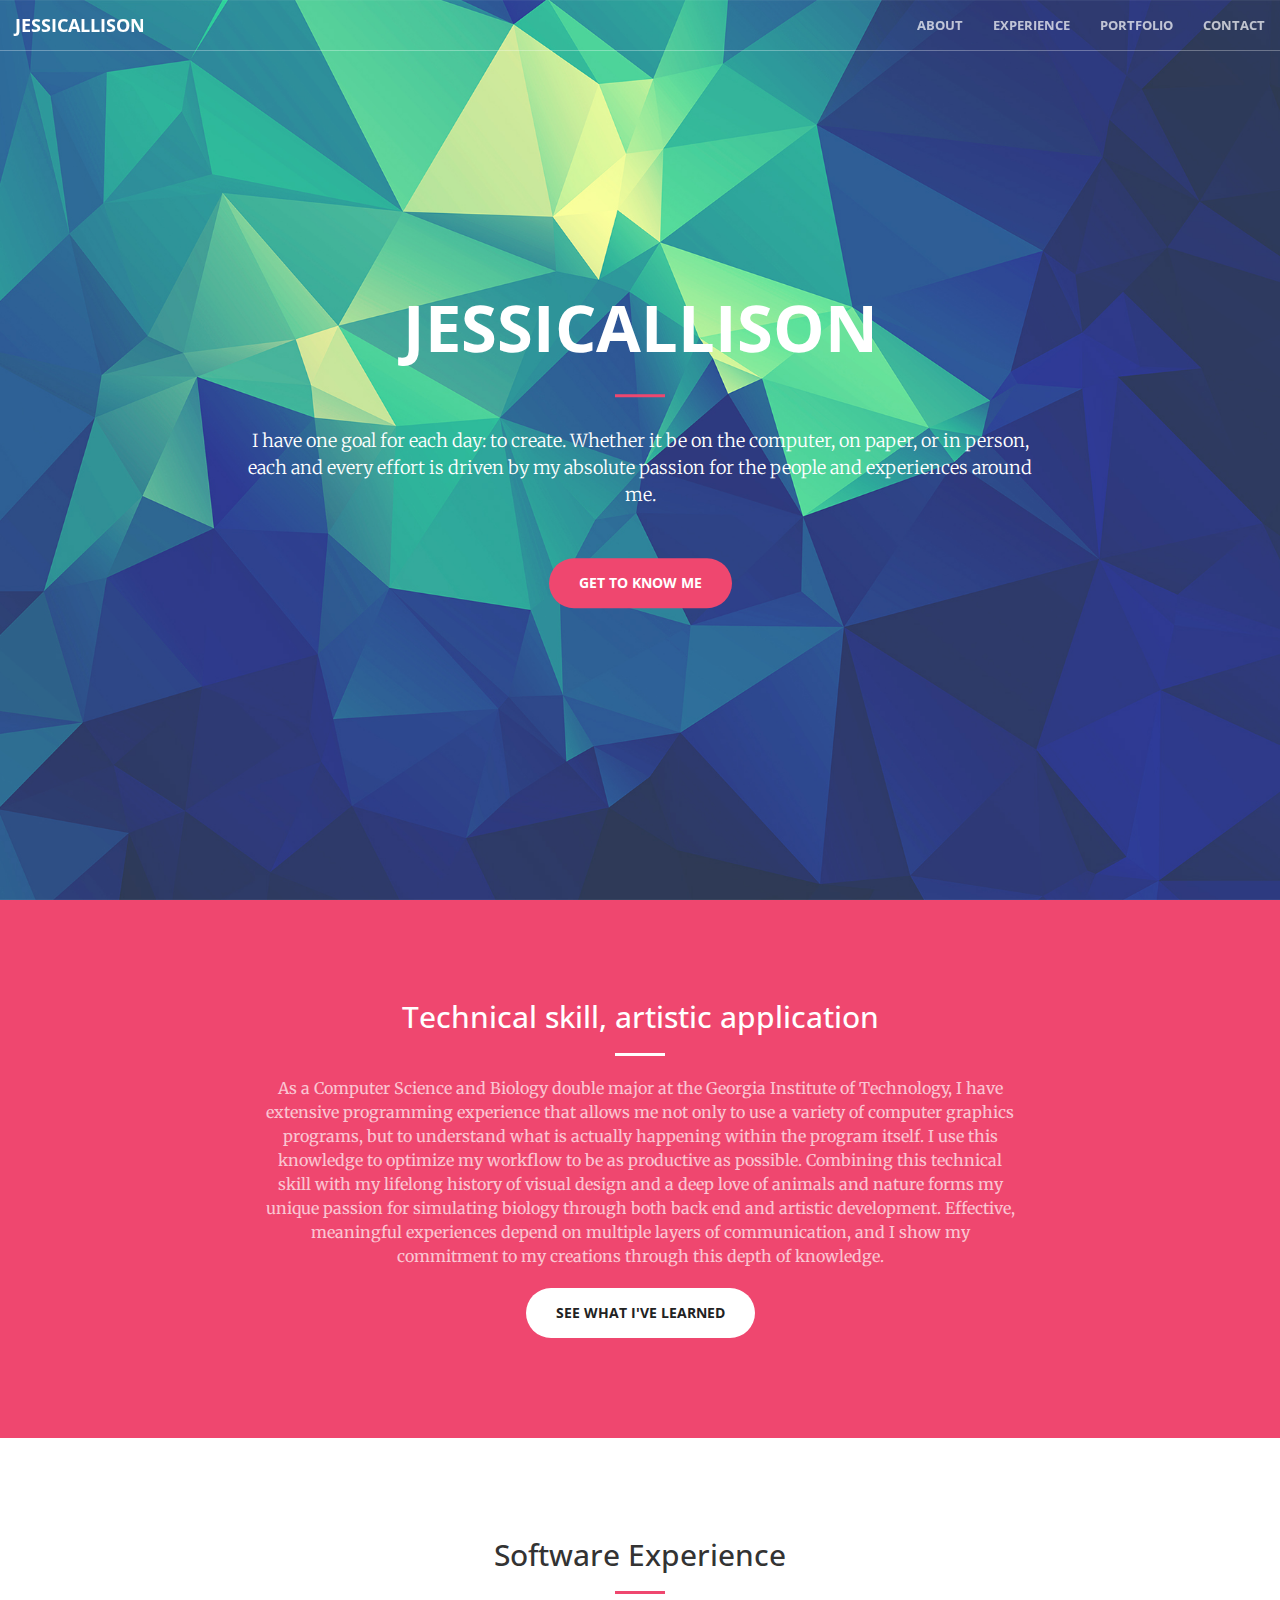
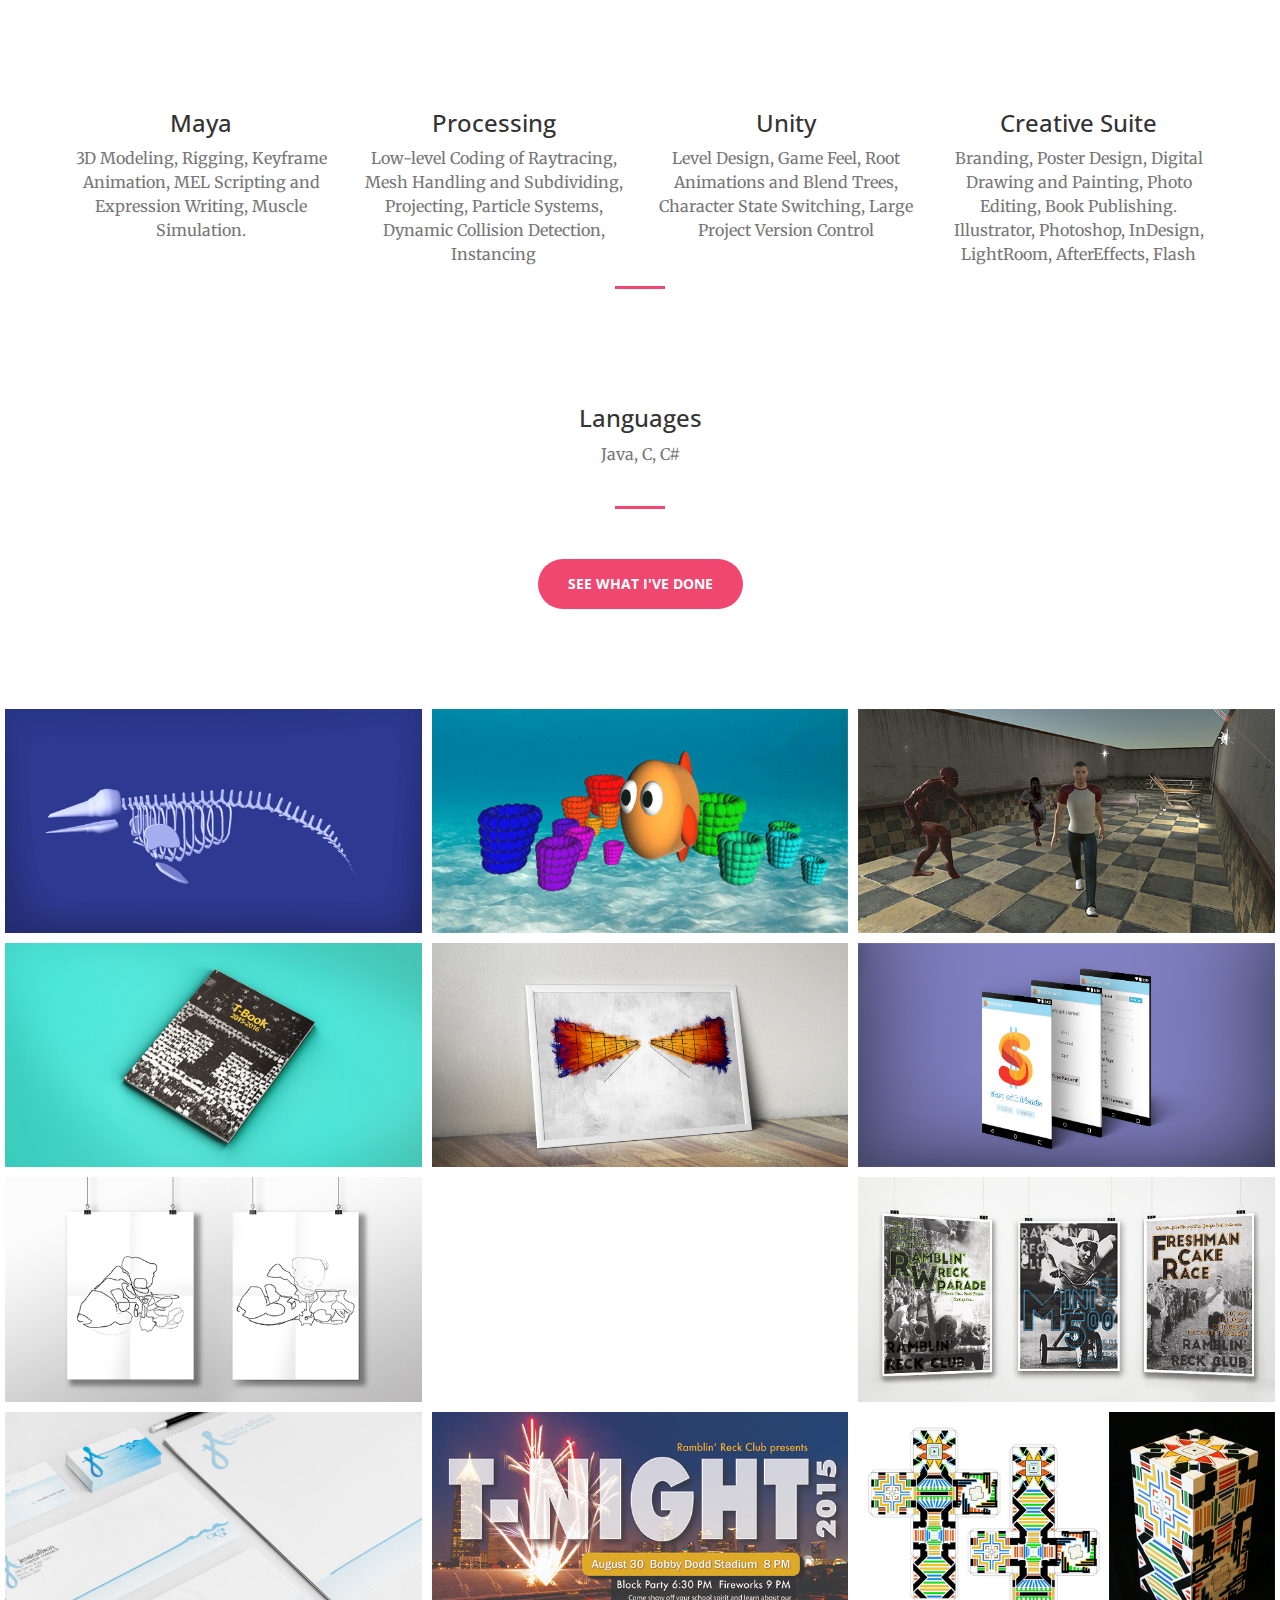
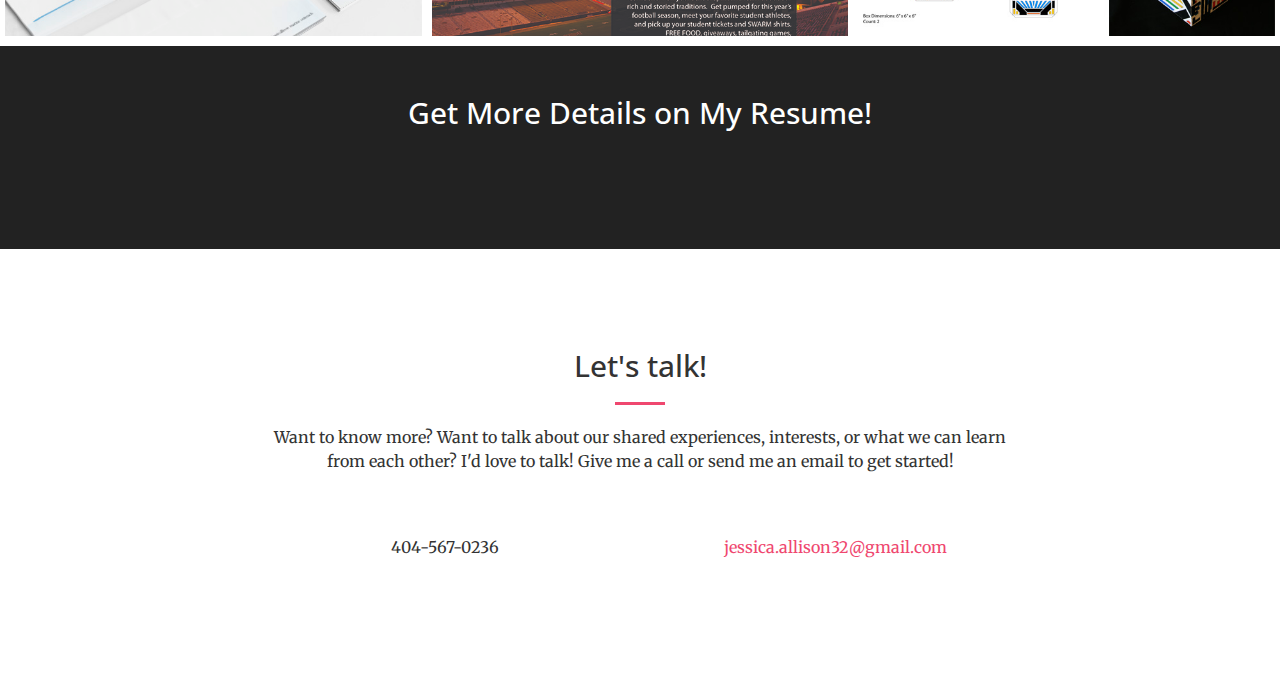
==== index.html @ 468d5eed "inddescription and new rresume" ====
<!DOCTYPE html>
<html lang="en">

<head>

    <meta charset="utf-8">
    <meta http-equiv="X-UA-Compatible" content="IE=edge">
    <meta name="viewport" content="width=device-width, initial-scale=1">
    <meta name="description" content="">
    <meta name="author" content="">

    <title>Jessica Allison</title>

    <!-- Bootstrap Core CSS -->
    <link rel="stylesheet" href="css/bootstrap.min.css" type="text/css">

    <!-- Custom Fonts -->
    <link href='http://fonts.googleapis.com/css?family=Open+Sans:300italic,400italic,600italic,700italic,800italic,400,300,600,700,800' rel='stylesheet' type='text/css'>
    <link href='http://fonts.googleapis.com/css?family=Merriweather:400,300,300italic,400italic,700,700italic,900,900italic' rel='stylesheet' type='text/css'>
    <link rel="stylesheet" href="font-awesome/css/font-awesome.min.css" type="text/css">

    <!-- Plugin CSS -->
    <link rel="stylesheet" href="css/animate.min.css" type="text/css">

    <!-- Custom CSS -->
    <link rel="stylesheet" href="css/creative.css" type="text/css">

    <!-- HTML5 Shim and Respond.js IE8 support of HTML5 elements and media queries -->
    <!-- WARNING: Respond.js doesn't work if you view the page via file:// -->
    <!--[if lt IE 9]>
        <script src="https://oss.maxcdn.com/libs/html5shiv/3.7.0/html5shiv.js"></script>
        <script src="https://oss.maxcdn.com/libs/respond.js/1.4.2/respond.min.js"></script>
    <![endif]-->

</head>

<body id="page-top">

    <nav id="mainNav" class="navbar navbar-default navbar-fixed-top">
        <div class="container-fluid">
            <!-- Brand and toggle get grouped for better mobile display -->
            <div class="navbar-header">
                <button type="button" class="navbar-toggle collapsed" data-toggle="collapse" data-target="#bs-example-navbar-collapse-1">
                    <span class="sr-only">Toggle navigation</span>
                    <span class="icon-bar"></span>
                    <span class="icon-bar"></span>
                    <span class="icon-bar"></span>
                </button>
                <a class="navbar-brand page-scroll" href="#page-top">JESSICALLISON</a>
            </div>

            <!-- Collect the nav links, forms, and other content for toggling -->
            <div class="collapse navbar-collapse" id="bs-example-navbar-collapse-1">
                <ul class="nav navbar-nav navbar-right">
                    <li>
                        <a class="page-scroll" href="#about">About</a>
                    </li>
                    <li>
                        <a class="page-scroll" href="#experience">Experience</a>
                    </li>
                    <li>
                        <a class="page-scroll" href="#portfolio">Portfolio</a>
                    </li>
                    <li>
                        <a class="page-scroll" href="#contact">Contact</a>
                    </li>
                </ul>
            </div>
            <!-- /.navbar-collapse -->
        </div>
        <!-- /.container-fluid -->
    </nav>

    <header>
        <div class="header-content">
            <div class="header-content-inner">
                <h1>JESSICALLISON</h1>
                <hr>
                <p>I have one goal for each day: to create.  
                	Whether it be on the computer, on paper, or in person, each and every effort is driven 
                	by my absolute passion for the people and experiences around me.</p>
                <a href="#about" class="btn btn-primary btn-xl page-scroll">get to know me</a>
            </div>
        </div>
    </header>

    <section class="bg-primary" id="about">
        <div class="container">
            <div class="row">
                <div class="col-lg-8 col-lg-offset-2 text-center">
                    <h2 class="section-heading">Technical skill, artistic application</h2>
                    <hr class="light">
                    <p class="text-faded">As a Computer Science and Biology double major at the 
                    	Georgia Institute of Technology, I have extensive programming experience 
                    	that allows me not only to use a variety of computer graphics programs, 
                    	but to understand what is actually happening within the program itself.
                    	I use this knowledge to optimize my workflow to be as productive as possible.
                    	Combining this technical skill with my lifelong history of visual design
                    	and a deep love of animals and nature forms my unique passion for simulating
                    	biology through both back end and artistic development. Effective, meaningful
                    	experiences depend on multiple layers of communication, and I show my commitment
                    	to my creations through this depth of knowledge.  </p>
                    <a href="#experience" class="btn btn-default btn-xl page-scroll">See what I've learned</a>
                </div>
            </div>
        </div>
    </section>
    

    <section id="experience">
        <div class="container">
            <div class="row">
                <div class="col-lg-12 text-center">
                    <h2 class="section-heading">Software Experience</h2>
                    <hr class="primary">
                </div>
            </div>
        </div>
        <div class="container">
            <div class="row">
                <div class="col-lg-3 col-md-6 text-center">
                    <div class="service-box">
                        <i class="fa fa-4x fa-desktop wow bounceIn text-primary"></i>
                        <h3>Maya</h3>
                        <p class="text-muted">3D Modeling, Rigging, Keyframe Animation, MEL Scripting and Expression Writing, Muscle Simulation.</p>
                    </div>
                </div>
                <div class="col-lg-3 col-md-6 text-center">
                    <div class="service-box">
                        <i class="fa fa-4x fa-keyboard-o wow bounceIn text-primary" data-wow-delay=".1s"></i>
                        <h3>Processing</h3>
                        <p class="text-muted">Low-level Coding of Raytracing, Mesh Handling and Subdividing, Projecting, Particle Systems, Dynamic Collision Detection, Instancing</p>
                    </div>
                </div>
                <div class="col-lg-3 col-md-6 text-center">
                    <div class="service-box">
                        <i class="fa fa-4x fa-gamepad wow bounceIn text-primary" data-wow-delay=".2s"></i>
                        <h3>Unity</h3>
                        <p class="text-muted">Level Design, Game Feel, Root Animations and Blend Trees, Character State Switching, Large Project Version Control</p>
                    </div>
                </div>
                <div class="col-lg-3 col-md-6 text-center">
                    <div class="service-box">
                        <i class="fa fa-4x fa-paint-brush wow bounceIn text-primary" data-wow-delay=".2s"></i>
                        <h3>Creative Suite</h3>
                        <p class="text-muted">Branding, Poster Design, Digital Drawing and Painting, Photo Editing, Book Publishing. Illustrator, Photoshop, InDesign, LightRoom, AfterEffects, Flash </p>
                    </div>
                </div>
            </div>
            <hr>
         </div>
         <div class="container">
            <div class="row">
                <div class="col-lg-12 text-center">
                    <div class="service-box">
                        <i class="fa fa-4x fa-code wow bounceIn text-primary" data-wow-delay=".3s"></i>
                        <h3>Languages</h3>
                        <p class="text-muted">Java, C, C#</p>
                    </div>
                </div>
            </div>
        </div>
        <div class = "container">
        	<div class="col-lg-8 col-lg-offset-2 text-center">
				<hr class="marg">
				<a href="#portfolio" class="btn btn-primary btn-xl page-scroll">See what I've done</a>
			</div>
        </div>
       	
        
    </section>

    <section class="no-padding" id="portfolio">
        <div class="container-fluid">
            <div class="row no-gutter">
                <div class="col-lg-4 col-sm-6">
                    <a href="beluga" class="portfolio-box">
                        <img src="img/portfolio/new-beluga-swimming.gif" class="img-responsive" alt="">
                        <div class="portfolio-box-caption">
                            <div class="portfolio-box-caption-content">
                                <div class="project-category text-faded">
                                    Maya
                                </div>
                                <div class="project-name">
                                    Beluga Tissue Modeling System
                                </div>
                            </div>
                        </div>
                    </a>
                </div>
                <div class="col-lg-4 col-sm-6">
                    <a href="coral" class="portfolio-box">
                        <img src="img/portfolio/Fish-and-Coral.gif" class="img-responsive" alt="">
                        <div class="portfolio-box-caption">
                            <div class="portfolio-box-caption-content">
                                <div class="project-category text-faded">
                                    Processing
                                </div>
                                <div class="project-name">
                                    Coral Reef Scene
                                </div>
                            </div>
                        </div>
                    </a>
                </div>
                <div class="col-lg-4 col-sm-6">
                    <a href="m.e." class="portfolio-box">
                        <img src="img/portfolio/GameView.PNG" class="img-responsive" alt="">
                        <div class="portfolio-box-caption">
                            <div class="portfolio-box-caption-content">
                                <div class="project-category text-faded">
                                    Unity
                                </div>
                                <div class="project-name">
                                    Diary of M.E.
                                </div>
                            </div>
                        </div>
                    </a>
                </div>
                <div class="col-lg-4 col-sm-6">
                    <a href="tbook" class="portfolio-box">
                        <img src="img/portfolio/TBook.jpg" class="img-responsive" alt="">
                        <div class="portfolio-box-caption">
                            <div class="portfolio-box-caption-content">
                                <div class="project-category text-faded">
                                    Graphic Design
                                </div>
                                <div class="project-name">
                                    Georgia Tech T-Book
                                </div>
                            </div>
                        </div>
                    </a>
                </div>
                <div class="col-lg-4 col-sm-6">
                    <a href="roadsigns" class="portfolio-box">
                        <img src="img/portfolio/Road1.jpg" class="img-responsive" alt="">
                        <div class="portfolio-box-caption">
                            <div class="portfolio-box-caption-content">
                                <div class="project-category text-faded">
                                    Graphic Design
                                </div>
                                <div class="project-name">
                                    Roadsign Design Study
                                </div>
                            </div>
                        </div>
                    </a>
                </div>
                <div class="col-lg-4 col-sm-6">
                    <a href="swf" class="portfolio-box">
                        <img src="img/portfolio/SwFMockup.jpg" class="img-responsive" alt="">
                        <div class="portfolio-box-caption">
                            <div class="portfolio-box-caption-content">
                                <div class="project-category text-faded">
                                    Android
                                </div>
                                <div class="project-name">
                                    Shop With Friends
                                </div>
                            </div>
                        </div>
                    </a>
                </div>
                <div class="col-lg-4 col-sm-6">
                    <a href="lines" class="portfolio-box">
                        <img src="img/portfolio/LinesPoster.jpg" class="img-responsive" alt="">
                        <div class="portfolio-box-caption">
                            <div class="portfolio-box-caption-content">
                                <div class="project-category text-faded">
                                    Graphic Design
                                </div>
                                <div class="project-name">
                                    Digital Still Life
                                </div>
                            </div>
                        </div>
                    </a>
                </div>
                <div class="col-lg-4 col-sm-6">
                    <a href="steam" class="portfolio-box">
                        <img src="img/portfolio/STEAMvis.gif" class="img-responsive" alt="">
                        <div class="portfolio-box-caption">
                            <div class="portfolio-box-caption-content">
                                <div class="project-category text-faded">
                                    Motion Graphics
                                </div>
                                <div class="project-name">
                                    STEAM Infographic
                                </div>
                            </div>
                        </div>
                    </a>
                </div>
                <div class="col-lg-4 col-sm-6">
                    <a href="HC" class="portfolio-box">
                        <img src="img/portfolio/GT HC15 Posters.jpg" class="img-responsive" alt="">
                        <div class="portfolio-box-caption">
                            <div class="portfolio-box-caption-content">
                                <div class="project-category text-faded">
                                    Graphic Design
                                </div>
                                <div class="project-name">
                                    GT Homecoming Promotion
                                </div>
                            </div>
                        </div>
                    </a>
                </div>
                <div class="col-lg-4 col-sm-6">
                    <a href="branding" class="portfolio-box">
                        <img src="img/portfolio/Branding.jpg" class="img-responsive" alt="">
                        <div class="portfolio-box-caption">
                            <div class="portfolio-box-caption-content">
                                <div class="project-category text-faded">
                                    Graphic Design
                                </div>
                                <div class="project-name">
                                    Branding
                                </div>
                            </div>
                        </div>
                    </a>
                </div>
                <div class="col-lg-4 col-sm-6">
                    <a href="tnight" class="portfolio-box">
                        <img src="img/portfolio/TNight350.jpg" class="img-responsive" alt="">
                        <div class="portfolio-box-caption">
                            <div class="portfolio-box-caption-content">
                                <div class="project-category text-faded">
                                    Graphic Design
                                </div>
                                <div class="project-name">
                                    T-Night Promotion
                                </div>
                            </div>
                        </div>
                    </a>
                </div>
                <div class="col-lg-4 col-sm-6">
                    <a href="boxes" class="portfolio-box">
                        <img src="img/portfolio/Boxes.jpg" class="img-responsive" alt="">
                        <div class="portfolio-box-caption">
                            <div class="portfolio-box-caption-content">
                                <div class="project-category text-faded">
                                    Graphic Design
                                </div>
                                <div class="project-name">
                                    Box Design
                                </div>
                            </div>
                        </div>
                    </a>
                </div>
                
            </div>
        </div>
    </section>

    <aside class="bg-dark">
        <div class="container text-center">
            <div class="call-to-action">
                <h2>Get More Details on My Resume!</h2>
                <a href="Jessica Allison Resume.pdf" target="_blank" class="btn btn-default btn-xl wow tada">Download</a>
            </div>
        </div>
    </aside>

    <section id="contact">
        <div class="container">
            <div class="row">
                <div class="col-lg-8 col-lg-offset-2 text-center">
                    <h2 class="section-heading">Let's talk!</h2>
                    <hr class="primary">
                    <p>Want to know more?  Want to talk about our shared experiences, interests, or what we can learn from each other? I'd love to talk! Give me a call or send me an email to get started!</p>
                </div>
                <div class="col-lg-4 col-lg-offset-2 text-center">
                    <i class="fa fa-phone fa-3x wow bounceIn"></i>
                    <p>404-567-0236</p>
                </div>
                <div class="col-lg-4 text-center">
                    <i class="fa fa-envelope-o fa-3x wow bounceIn" data-wow-delay=".1s"></i>
                    <p><a href="mailto:jessica.allison32@gmail.com">jessica.allison32@gmail.com</a></p>
                </div>
            </div>
        </div>
    </section>

    <!-- jQuery -->
    <script src="js/jquery.js"></script>

    <!-- Bootstrap Core JavaScript -->
    <script src="js/bootstrap.min.js"></script>

    <!-- Plugin JavaScript -->
    <script src="js/jquery.easing.min.js"></script>
    <script src="js/jquery.fittext.js"></script>
    <script src="js/wow.min.js"></script>

    <!-- Custom Theme JavaScript -->
    <script src="js/creative.js"></script>

</body>

</html>
---- css/creative.css ----
/*!
 * Start Bootstrap - Creative Bootstrap Theme (http://startbootstrap.com)
 * Code licensed under the Apache License v2.0.
 * For details, see http://www.apache.org/licenses/LICENSE-2.0.
 */

html,
body {
    width: 100%;
    height: 100%;
}

body {
    font-family: Merriweather,'Helvetica Neue',Arial,sans-serif;
}

hr {
    max-width: 50px;
    border-color: #ef476f;
    border-width: 3px;
}

hr.light {
    border-color: #fff;
}

hr.marg {
	margin-top: 40px;
	margin-bottom: 50px;
}

a {
    color: #ef476f;
    -webkit-transition: all .35s;
    -moz-transition: all .35s;
    transition: all .35s;
}

a:hover,
a:focus {
    color: #eb3812;
}

h1,
h2,
h3,
h4,
h5,
h6 {
    font-family: 'Open Sans','Helvetica Neue',Arial,sans-serif;
}

p {
    margin-bottom: 20px;
    font-size: 16px;
    line-height: 1.5;
}

.bg-primary {
    background-color: #ef476f;
}

.bg-dark {
    color: #fff;
    background-color: #222;
}

.text-faded {
    color: rgba(255,255,255,.7);
}

section {
    padding: 100px 0;
}

aside {
    padding: 50px 0;
}

.no-padding {
    padding: 0;
}

.navbar-default {
    border-color: rgba(34,34,34,.05);
    font-family: 'Open Sans','Helvetica Neue',Arial,sans-serif;
    font-weight: 700;
    background-color: #fff;
    -webkit-transition: all .35s;
    -moz-transition: all .35s;
    transition: all .35s;
}

.navbar-default .navbar- .navbar-brand {
    text-transform: uppercase;
    font-family: 'Open Sans','Helvetica Neue',Arial,sans-serif;
    font-weight: 70;
    color: #ef476f;
}

.navbar-default .navbar-header .navbar-brand:hover,
.navbar-default .navbar-header .navbar-brand:focus {
    color: #eb3812;
}

.navbar-default .nav > li>a,
.navbar-default .nav>li>a:focus {
    text-transform: uppercase;
    font-size: 13px;
    font-weight: 700;
    color: #222;
}

.navbar-default .nav > li>a:hover,
.navbar-default .nav>li>a:focus:hover {
    color: #ef476f;
}

.navbar-default .nav > li.active>a,
.navbar-default .nav>li.active>a:focus {
    color: #ef476f!important;
    background-color: transparent;
}

.navbar-default .nav > li.active>a:hover,
.navbar-default .nav>li.active>a:focus:hover {
    background-color: transparent;
}

@media(min-width:768px) {
    .navbar-default {
        border-color: rgba(255,255,255,.3);
        background-color: transparent;
    }

    .navbar-default .navbar-header .navbar-brand {
        color: rgba(255,255,255,.7);
    }

    .navbar-default .navbar-header .navbar-brand:hover,
    .navbar-default .navbar-header .navbar-brand:focus {
        color: #fff;
    }

    .navbar-default .nav > li>a,
    .navbar-default .nav>li>a:focus {
        color: rgba(255,255,255,.7);
    }

    .navbar-default .nav > li>a:hover,
    .navbar-default .nav>li>a:focus:hover {
        color: #fff;
    }

    .navbar-default.affix {
        border-color: rgba(34,34,34,.05);
        background-color: #fff;
    }

    .navbar-default.affix .navbar-header .navbar-brand {
        font-size: 14px;
        color: #ef476f;
    }

    .navbar-default.affix .navbar-header .navbar-brand:hover,
    .navbar-default.affix .navbar-header .navbar-brand:focus {
        color: #eb3812;
    }

    .navbar-default.affix .nav > li>a,
    .navbar-default.affix .nav>li>a:focus {
        color: #222;
    }

    .navbar-default.affix .nav > li>a:hover,
    .navbar-default.affix .nav>li>a:focus:hover {
        color: #ef476f;
    }
}

header {
    position: relative;
    width: 100%;
    min-height: auto;
    text-align: center;
    color: #fff;
    background-image: url(../img/header-blue.jpg);
    background-position: center;
    -webkit-background-size: cover;
    -moz-background-size: cover;
    background-size: cover;
    -o-background-size: cover;
}

header .header-content {
    position: relative;
    width: 100%;
    padding: 100px 15px;
    text-align: center;
}

header .header-content .header-content-inner h1 {
    margin-top: 0;
    margin-bottom: 0;
    text-transform: uppercase;
    font-weight: 700;
}

header .header-content .header-content-inner hr {
    margin: 30px auto;
}

header .header-content .header-content-inner p {
    margin-bottom: 50px;
    font-size: 16px;
    font-weight: 300;
    /* color: rgba(255,255,255,.7); */
}

@media(min-width:768px) {
    header {
        min-height: 100%;
    }

    header .header-content {
        position: absolute;
        top: 50%;
        padding: 0 50px;
        -webkit-transform: translateY(-50%);
        -ms-transform: translateY(-50%);
        transform: translateY(-50%);
    }

    header .header-content .header-content-inner {
        margin-right: auto;
        margin-left: auto;
        max-width: 1000px;
    }

    header .header-content .header-content-inner p {
        margin-right: auto;
        margin-left: auto;
        max-width: 80%;
        font-size: 18px;
    }
}

.section-heading {
    margin-top: 0;
}

.service-box {
    margin: 50px auto 0;
    max-width: 400px;
}

@media(min-width:992px) {
    .service-box {
        margin: 20px auto 0;
    }
}

.service-box p {
    margin-bottom: 0;
}

.portfolio-box {
    display: block;
    position: relative;
    margin: 0 auto;
    max-width: 650px;
}

.portfolio-box img {
    max-height: 100%;
    max-width: 100%;
    width: 100%;
}

.portfolio-box .portfolio-box-caption {
    display: block;
    position: absolute;
    bottom: 0;
    width: 100%;
    height: 100%;
    text-align: center;
    color: #fff;
    opacity: 0;
    background: rgba(240,95,64,.9);
    -webkit-transition: all .35s;
    -moz-transition: all .35s;
    transition: all .35s;
}

.portfolio-box .portfolio-box-caption .portfolio-box-caption-content {
    position: absolute;
    top: 50%;
    width: 100%;
    text-align: center;
    transform: translateY(-50%);
}

.portfolio-box .portfolio-box-caption .portfolio-box-caption-content .project-category,
.portfolio-box .portfolio-box-caption .portfolio-box-caption-content .project-name {
    padding: 0 15px;
    font-family: 'Open Sans','Helvetica Neue',Arial,sans-serif;
}

.portfolio-box .portfolio-box-caption .portfolio-box-caption-content .project-category {
    text-transform: uppercase;
    font-size: 14px;
    font-weight: 600;
}

.portfolio-box .portfolio-box-caption .portfolio-box-caption-content .project-name {
    font-size: 18px;
}

.portfolio-box:hover .portfolio-box-caption {
    opacity: 1;
}

@media(min-width:768px) {
    .portfolio-box .portfolio-box-caption .portfolio-box-caption-content .project-category {
        font-size: 16px;
    }

    .portfolio-box .portfolio-box-caption .portfolio-box-caption-content .project-name {
        font-size: 22px;
    }
}

.call-to-action h2 {
    margin: 0 auto 20px;
}

.text-primary {
    color: #ef476f;
}



.col-lg-4 {
	padding-right: 5px;
	padding-left: 5px;
	padding-bottom: 10px;
}

.btn-default {
    border-color: #fff;
    color: #222;
    background-color: #fff;
    -webkit-transition: all .35s;
    -moz-transition: all .35s;
    transition: all .35s;
}

.btn-default:hover,
.btn-default:focus,
.btn-default.focus,
.btn-default:active,
.btn-default.active,
.open > .dropdown-toggle.btn-default {
    border-color: #ededed;
    color: #222;
    background-color: #f2f2f2;
}

.btn-default:active,
.btn-default.active,
.open > .dropdown-toggle.btn-default {
    background-image: none;
}

.btn-default.disabled,
.btn-default[disabled],
fieldset[disabled] .btn-default,
.btn-default.disabled:hover,
.btn-default[disabled]:hover,
fieldset[disabled] .btn-default:hover,
.btn-default.disabled:focus,
.btn-default[disabled]:focus,
fieldset[disabled] .btn-default:focus,
.btn-default.disabled.focus,
.btn-default[disabled].focus,
fieldset[disabled] .btn-default.focus,
.btn-default.disabled:active,
.btn-default[disabled]:active,
fieldset[disabled] .btn-default:active,
.btn-default.disabled.active,
.btn-default[disabled].active,
fieldset[disabled] .btn-default.active {
    border-color: #fff;
    background-color: #fff;
}

.btn-default .badge {
    color: #fff;
    background-color: #222;
}

.btn-primary {
    border-color: #ef476f;
    color: #fff;
    background-color: #ef476f;
    -webkit-transition: all .35s;
    -moz-transition: all .35s;
    transition: all .35s;
}

.btn-primary:hover,
.btn-primary:focus,
.btn-primary.focus,
.btn-primary:active,
.btn-primary.active,
.open > .dropdown-toggle.btn-primary {
    border-color: #c93e5f;
    color: #fff;
    background-color: #c93e5f;
}

.btn-primary:active,
.btn-primary.active,
.open > .dropdown-toggle.btn-primary {
    background-image: none;
}

.btn-primary.disabled,
.btn-primary[disabled],
fieldset[disabled] .btn-primary,
.btn-primary.disabled:hover,
.btn-primary[disabled]:hover,
fieldset[disabled] .btn-primary:hover,
.btn-primary.disabled:focus,
.btn-primary[disabled]:focus,
fieldset[disabled] .btn-primary:focus,
.btn-primary.disabled.focus,
.btn-primary[disabled].focus,
fieldset[disabled] .btn-primary.focus,
.btn-primary.disabled:active,
.btn-primary[disabled]:active,
fieldset[disabled] .btn-primary:active,
.btn-primary.disabled.active,
.btn-primary[disabled].active,
fieldset[disabled] .btn-primary.active {
    border-color: #ef476f;
    background-color: #ef476f;
}

.btn-primary .badge {
    color: #ef476f;
    background-color: #fff;
}

.btn {
    border: 0;
    border-radius: 300px;
    text-transform: uppercase;
    font-family: 'Open Sans','Helvetica Neue',Arial,sans-serif;
    font-weight: 700;
}

.btn-xl {
    padding: 15px 30px;
}

::-moz-selection {
    text-shadow: none;
    color: #fff;
    background: #222;
}

::selection {
    text-shadow: none;
    color: #fff;
    background: #222;
}

img::selection {
    color: #fff;
    background: 0 0;
}

img::-moz-selection {
    color: #fff;
    background: 0 0;
}

body {
    webkit-tap-highlight-color: #222;
}
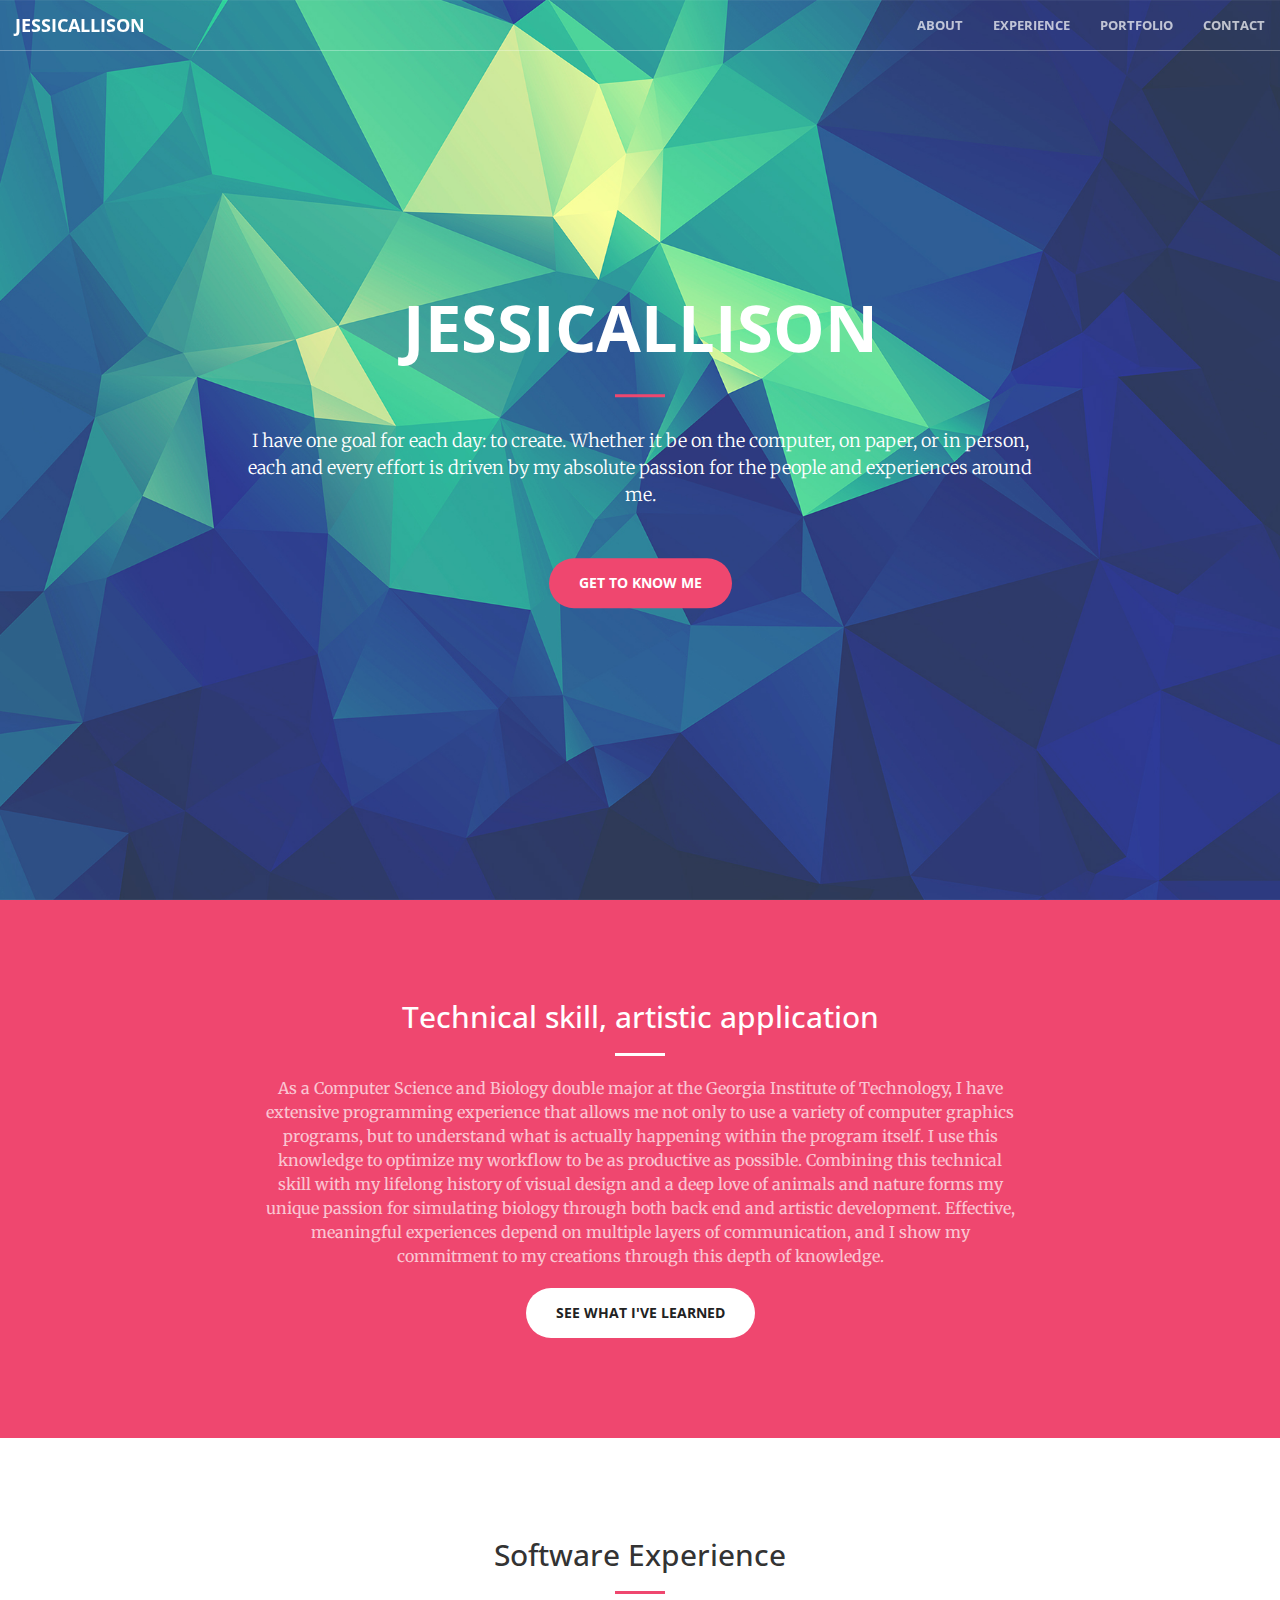
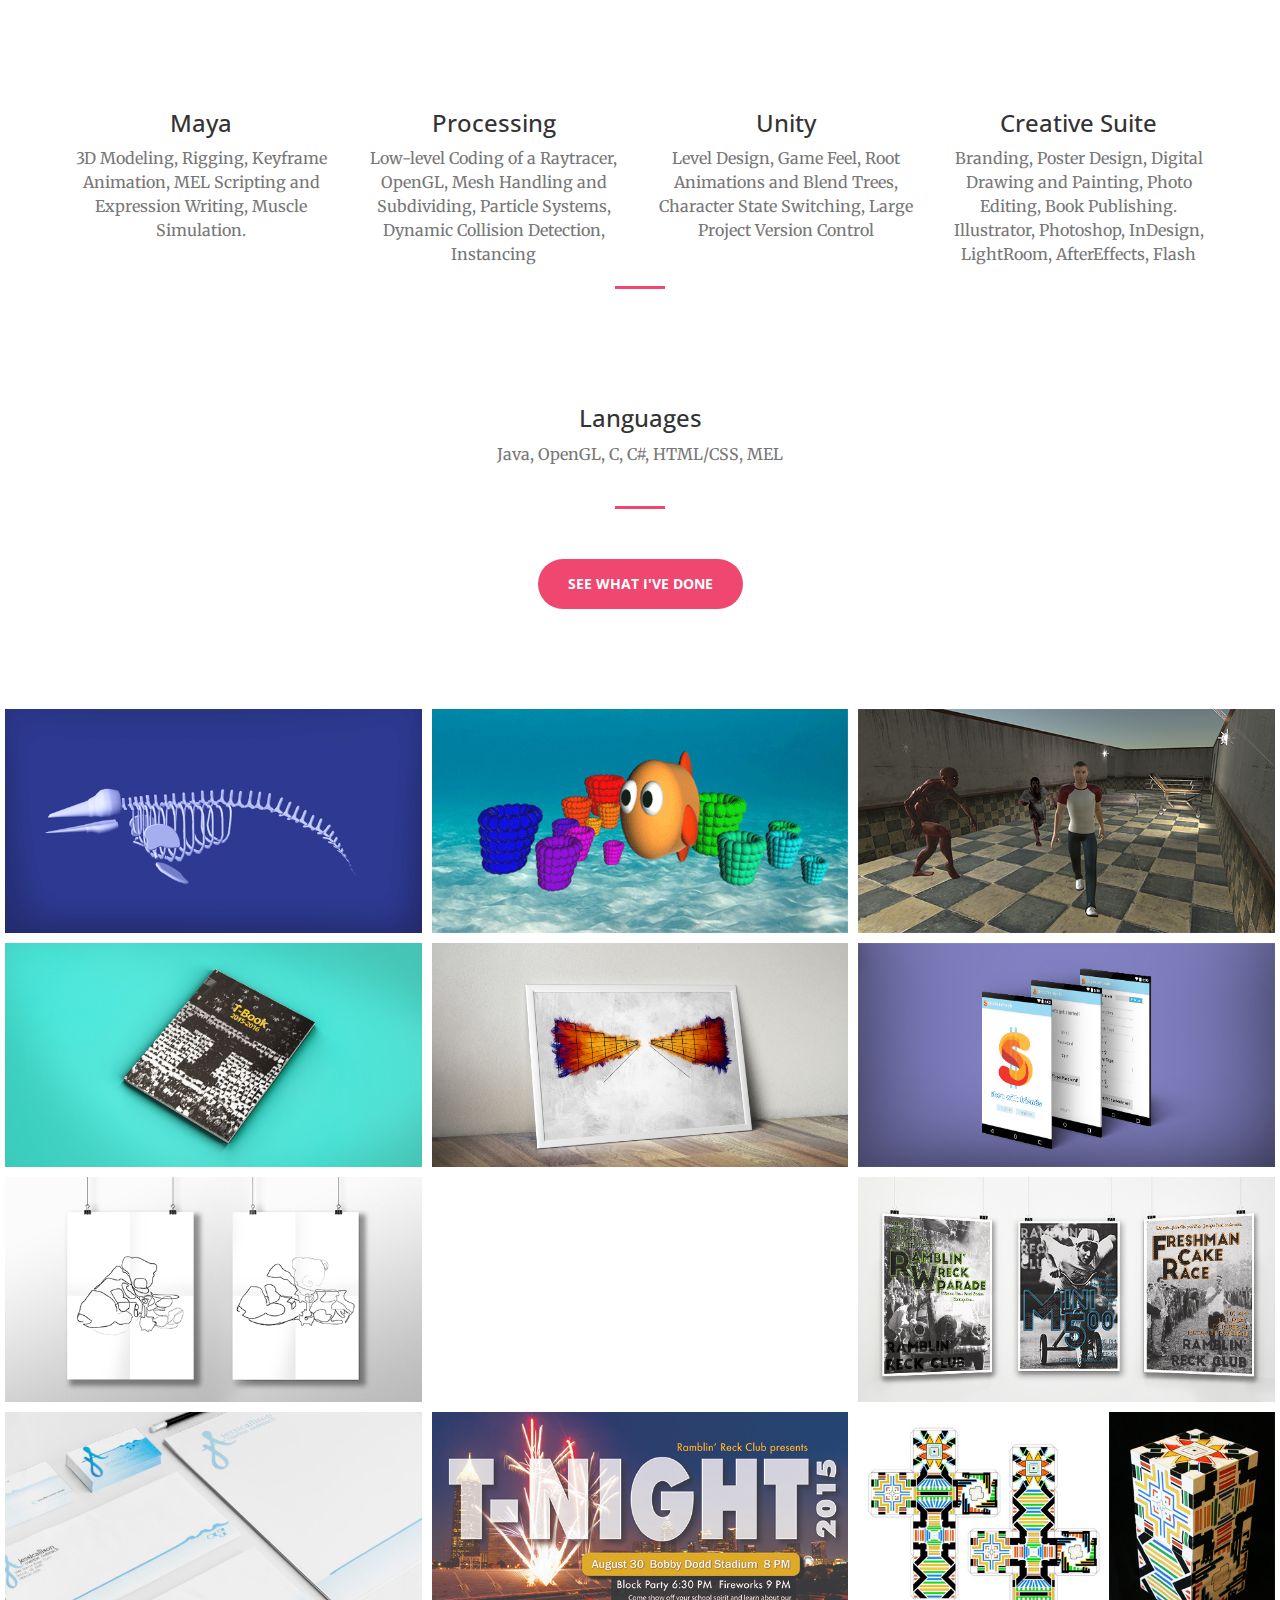
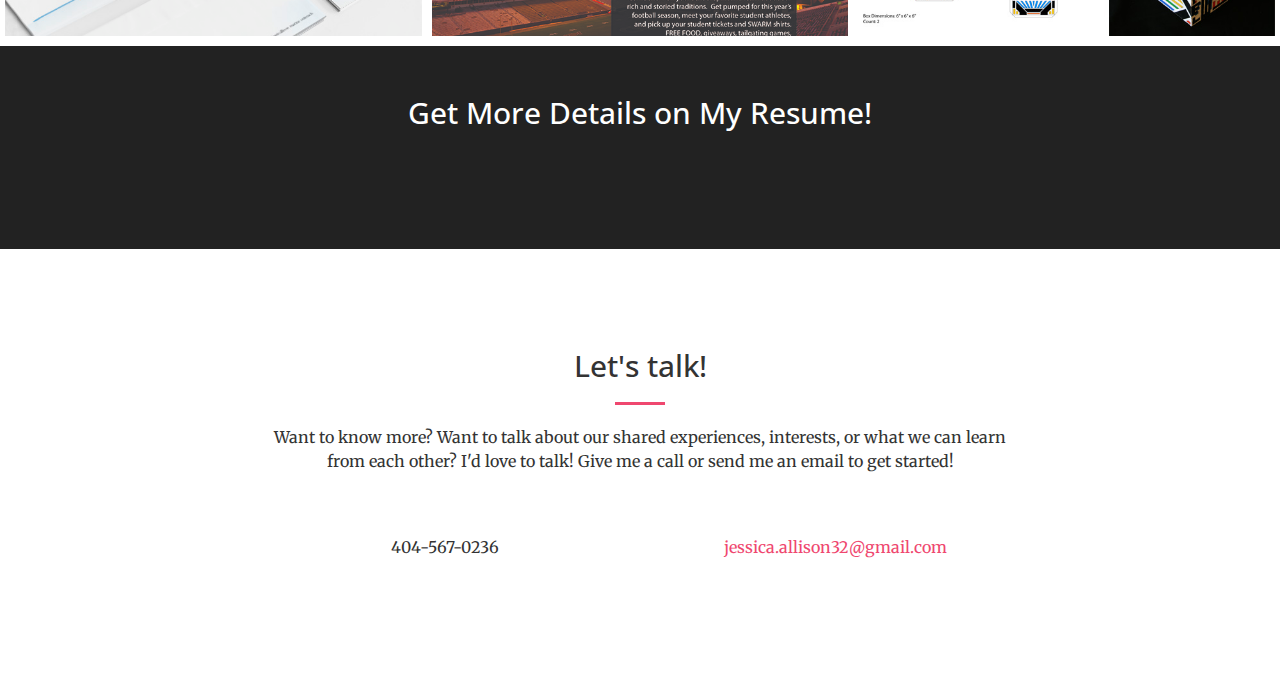
==== commit b93008ff: "still new things" ====
--- a/index.html
+++ b/index.html
@@ -129,7 +129,7 @@
                     <div class="service-box">
                         <i class="fa fa-4x fa-keyboard-o wow bounceIn text-primary" data-wow-delay=".1s"></i>
                         <h3>Processing</h3>
-                        <p class="text-muted">Low-level Coding of Raytracing, Mesh Handling and Subdividing, Projecting, Particle Systems, Dynamic Collision Detection, Instancing</p>
+                        <p class="text-muted">Low-level Coding of a Raytracer, OpenGL, Mesh Handling and Subdividing, Particle Systems, Dynamic Collision Detection, Instancing</p>
                     </div>
                 </div>
                 <div class="col-lg-3 col-md-6 text-center">
@@ -155,7 +155,7 @@
                     <div class="service-box">
                         <i class="fa fa-4x fa-code wow bounceIn text-primary" data-wow-delay=".3s"></i>
                         <h3>Languages</h3>
-                        <p class="text-muted">Java, C, C#</p>
+                        <p class="text-muted">Java, OpenGL, C, C#, HTML/CSS, MEL</p>
                     </div>
                 </div>
             </div>
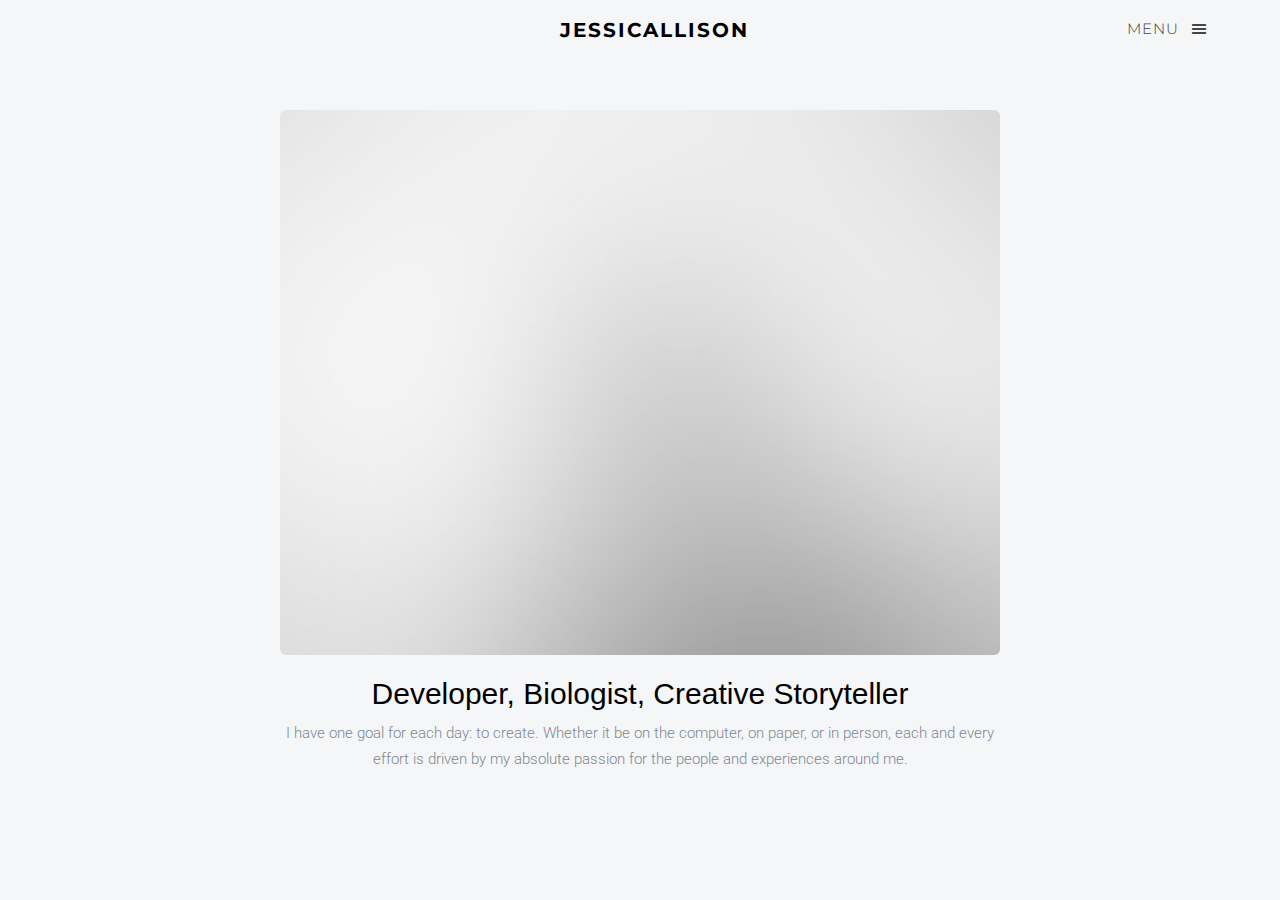
==== commit eca3e337: "new site" ====
--- a/index.html
+++ b/index.html
@@ -1,406 +1,129 @@
+
 <!DOCTYPE html>
-<html lang="en">
+<!--[if lt IE 7]>      <html class="no-js lt-ie9 lt-ie8 lt-ie7"> <![endif]-->
+<!--[if IE 7]>         <html class="no-js lt-ie9 lt-ie8"> <![endif]-->
+<!--[if IE 8]>         <html class="no-js lt-ie9"> <![endif]-->
+<!--[if gt IE 8]><!--> <html class="no-js"> <!--<![endif]-->
+	<head>
+	<meta charset="utf-8">
+	<meta http-equiv="X-UA-Compatible" content="IE=edge">
+	<title>JESSICALLISON</title>
+	<meta name="viewport" content="width=device-width, initial-scale=1">
+	<meta name="description" content="Free HTML5 Template by FREEHTML5.CO" />
+	<meta name="keywords" content="free html5, free template, free bootstrap, html5, css3, mobile first, responsive" />
+	<meta name="author" content="FREEHTML5.CO" />
 
-<head>
+  <!-- 
+	//////////////////////////////////////////////////////
 
-    <meta charset="utf-8">
-    <meta http-equiv="X-UA-Compatible" content="IE=edge">
-    <meta name="viewport" content="width=device-width, initial-scale=1">
-    <meta name="description" content="">
-    <meta name="author" content="">
+	FREE HTML5 TEMPLATE 
+	DESIGNED & DEVELOPED by FREEHTML5.CO
+		
+	Website: 		http://freehtml5.co/
+	Email: 			info@freehtml5.co
+	Twitter: 		http://twitter.com/fh5co
+	Facebook: 		https://www.facebook.com/fh5co
 
-    <title>Jessica Allison</title>
+	//////////////////////////////////////////////////////
+	 -->
 
-    <!-- Bootstrap Core CSS -->
-    <link rel="stylesheet" href="css/bootstrap.min.css" type="text/css">
+  <!-- Facebook and Twitter integration -->
+	<meta property="og:title" content=""/>
+	<meta property="og:image" content=""/>
+	<meta property="og:url" content=""/>
+	<meta property="og:site_name" content=""/>
+	<meta property="og:description" content=""/>
+	<meta name="twitter:title" content="" />
+	<meta name="twitter:image" content="" />
+	<meta name="twitter:url" content="" />
+	<meta name="twitter:card" content="" />
 
-    <!-- Custom Fonts -->
-    <link href='http://fonts.googleapis.com/css?family=Open+Sans:300italic,400italic,600italic,700italic,800italic,400,300,600,700,800' rel='stylesheet' type='text/css'>
-    <link href='http://fonts.googleapis.com/css?family=Merriweather:400,300,300italic,400italic,700,700italic,900,900italic' rel='stylesheet' type='text/css'>
-    <link rel="stylesheet" href="font-awesome/css/font-awesome.min.css" type="text/css">
+	<!-- Place favicon.ico and apple-touch-icon.png in the root directory -->
+	<link rel="shortcut icon" href="favicon.ico">
 
-    <!-- Plugin CSS -->
-    <link rel="stylesheet" href="css/animate.min.css" type="text/css">
+	<!-- Google Webfonts -->
+	<link href='http://fonts.googleapis.com/css?family=Roboto:400,300,100,500' rel='stylesheet' type='text/css'>
+	<link href='https://fonts.googleapis.com/css?family=Montserrat:400,700' rel='stylesheet' type='text/css'>
+	
+	<!-- Animate.css -->
+	<link rel="stylesheet" href="css/animate.css">
+	<!-- Icomoon Icon Fonts-->
+	<link rel="stylesheet" href="css/icomoon.css">
+	<!-- Magnific Popup -->
+	<link rel="stylesheet" href="css/magnific-popup.css">
+	<!-- Salvattore -->
+	<link rel="stylesheet" href="css/salvattore.css">
+	<!-- Theme Style -->
+	<link rel="stylesheet" href="css/style.css">
+	<!-- Modernizr JS -->
+	<script src="js/modernizr-2.6.2.min.js"></script>
+	<!-- FOR IE9 below -->
+	<!--[if lt IE 9]>
+	<script src="js/respond.min.js"></script>
+	<![endif]-->
 
-    <!-- Custom CSS -->
-    <link rel="stylesheet" href="css/creative.css" type="text/css">
+	</head>
+	<body>
+		
+	<div id="fh5co-offcanvass">
+		<a href="#" class="fh5co-offcanvass-close js-fh5co-offcanvass-close">Menu <i class="icon-cross"></i> </a>
+		<h1 class="fh5co-logo"><a class="navbar-brand" href="index.html">JESSICALLISON</a></h1>
+		<ul>
+			<li><a href="about.html">About</a></li>
+			<li><a href="skills.html">Experience</a></li>
+			<li><a href="portfolio.html">Portfolio</a></li>
+			<li><a href="contact.html">Contact</a></li>
+		</ul>
+		<h3 class="fh5co-lead">Connect</h3>
+		<p class="fh5co-social-icons">
+						<a href="https://www.facebook.com/jessica.t.allison"><i class="icon-facebook"></i></a>
+						<a href="https://www.instagram.com/jessicallison32/"><i class="icon-instagram"></i></a>
+						<a href="https://www.linkedin.com/in/jessica-allison-249189b0"><i class="icon-linkedin"></i></a>
+					</p>
+	</div>
+	<header id="fh5co-header" role="banner">
+		<div class="container">
+			<div class="row">
+				<div class="col-md-12">
+					<a href="#" class="fh5co-menu-btn js-fh5co-menu-btn">Menu <i class="icon-menu"></i></a>
+					<a class="navbar-brand" href="index.html">jessicallison</a>	
+					<div class="col-md-8 col-md-offset-2">
+						<div class="fh5co-spacer fh5co-spacer-sm"></div>
+						<p>
+							
+						<img src="images/img_29_large.jpg" alt="Free HTML5 template by FREEHTML5.co" class="img-rounded img-responsive"></p>
+						
+						<h2>Developer, Biologist, Creative Storyteller</h2>
+                		<p>I have one goal for each day: to create. Whether it be on the computer, on paper, or in person, each and every effort is driven 
+                	by my absolute passion for the people and experiences around me.</p>
 
-    <!-- HTML5 Shim and Respond.js IE8 support of HTML5 elements and media queries -->
-    <!-- WARNING: Respond.js doesn't work if you view the page via file:// -->
-    <!--[if lt IE 9]>
-        <script src="https://oss.maxcdn.com/libs/html5shiv/3.7.0/html5shiv.js"></script>
-        <script src="https://oss.maxcdn.com/libs/respond.js/1.4.2/respond.min.js"></script>
-    <![endif]-->
+					
+					</div>	
+				</div>
+			</div>
+		</div>
+	</header>
+	<!-- END .header -->
+	
 
-</head>
 
-<body id="page-top">
+	<!-- jQuery -->
+	<script src="js/jquery.min.js"></script>
+	<!-- jQuery Easing -->
+	<script src="js/jquery.easing.1.3.js"></script>
+	<!-- Bootstrap -->
+	<script src="js/bootstrap.min.js"></script>
+	<!-- Waypoints -->
+	<script src="js/jquery.waypoints.min.js"></script>
+	<!-- Magnific Popup -->
+	<script src="js/jquery.magnific-popup.min.js"></script>
+	<!-- Salvattore -->
+	<script src="js/salvattore.min.js"></script>
+	<!-- Main JS -->
+	<script src="js/main.js"></script>
 
-    <nav id="mainNav" class="navbar navbar-default navbar-fixed-top">
-        <div class="container-fluid">
-            <!-- Brand and toggle get grouped for better mobile display -->
-            <div class="navbar-header">
-                <button type="button" class="navbar-toggle collapsed" data-toggle="collapse" data-target="#bs-example-navbar-collapse-1">
-                    <span class="sr-only">Toggle navigation</span>
-                    <span class="icon-bar"></span>
-                    <span class="icon-bar"></span>
-                    <span class="icon-bar"></span>
-                </button>
-                <a class="navbar-brand page-scroll" href="#page-top">JESSICALLISON</a>
-            </div>
+	
 
-            <!-- Collect the nav links, forms, and other content for toggling -->
-            <div class="collapse navbar-collapse" id="bs-example-navbar-collapse-1">
-                <ul class="nav navbar-nav navbar-right">
-                    <li>
-                        <a class="page-scroll" href="#about">About</a>
-                    </li>
-                    <li>
-                        <a class="page-scroll" href="#experience">Experience</a>
-                    </li>
-                    <li>
-                        <a class="page-scroll" href="#portfolio">Portfolio</a>
-                    </li>
-                    <li>
-                        <a class="page-scroll" href="#contact">Contact</a>
-                    </li>
-                </ul>
-            </div>
-            <!-- /.navbar-collapse -->
-        </div>
-        <!-- /.container-fluid -->
-    </nav>
-
-    <header>
-        <div class="header-content">
-            <div class="header-content-inner">
-                <h1>JESSICALLISON</h1>
-                <hr>
-                <p>I have one goal for each day: to create.  
-                	Whether it be on the computer, on paper, or in person, each and every effort is driven 
-                	by my absolute passion for the people and experiences around me.</p>
-                <a href="#about" class="btn btn-primary btn-xl page-scroll">get to know me</a>
-            </div>
-        </div>
-    </header>
-
-    <section class="bg-primary" id="about">
-        <div class="container">
-            <div class="row">
-                <div class="col-lg-8 col-lg-offset-2 text-center">
-                    <h2 class="section-heading">Technical skill, artistic application</h2>
-                    <hr class="light">
-                    <p class="text-faded">As a Computer Science and Biology double major at the 
-                    	Georgia Institute of Technology, I have extensive programming experience 
-                    	that allows me not only to use a variety of computer graphics programs, 
-                    	but to understand what is actually happening within the program itself.
-                    	I use this knowledge to optimize my workflow to be as productive as possible.
-                    	Combining this technical skill with my lifelong history of visual design
-                    	and a deep love of animals and nature forms my unique passion for simulating
-                    	biology through both back end and artistic development. Effective, meaningful
-                    	experiences depend on multiple layers of communication, and I show my commitment
-                    	to my creations through this depth of knowledge.  </p>
-                    <a href="#experience" class="btn btn-default btn-xl page-scroll">See what I've learned</a>
-                </div>
-            </div>
-        </div>
-    </section>
-    
-
-    <section id="experience">
-        <div class="container">
-            <div class="row">
-                <div class="col-lg-12 text-center">
-                    <h2 class="section-heading">Software Experience</h2>
-                    <hr class="primary">
-                </div>
-            </div>
-        </div>
-        <div class="container">
-            <div class="row">
-                <div class="col-lg-3 col-md-6 text-center">
-                    <div class="service-box">
-                        <i class="fa fa-4x fa-desktop wow bounceIn text-primary"></i>
-                        <h3>Maya</h3>
-                        <p class="text-muted">3D Modeling, Rigging, Keyframe Animation, MEL Scripting and Expression Writing, Muscle Simulation.</p>
-                    </div>
-                </div>
-                <div class="col-lg-3 col-md-6 text-center">
-                    <div class="service-box">
-                        <i class="fa fa-4x fa-keyboard-o wow bounceIn text-primary" data-wow-delay=".1s"></i>
-                        <h3>Processing</h3>
-                        <p class="text-muted">Low-level Coding of a Raytracer, OpenGL, Mesh Handling and Subdividing, Particle Systems, Dynamic Collision Detection, Instancing</p>
-                    </div>
-                </div>
-                <div class="col-lg-3 col-md-6 text-center">
-                    <div class="service-box">
-                        <i class="fa fa-4x fa-gamepad wow bounceIn text-primary" data-wow-delay=".2s"></i>
-                        <h3>Unity</h3>
-                        <p class="text-muted">Level Design, Game Feel, Root Animations and Blend Trees, Character State Switching, Large Project Version Control</p>
-                    </div>
-                </div>
-                <div class="col-lg-3 col-md-6 text-center">
-                    <div class="service-box">
-                        <i class="fa fa-4x fa-paint-brush wow bounceIn text-primary" data-wow-delay=".2s"></i>
-                        <h3>Creative Suite</h3>
-                        <p class="text-muted">Branding, Poster Design, Digital Drawing and Painting, Photo Editing, Book Publishing. Illustrator, Photoshop, InDesign, LightRoom, AfterEffects, Flash </p>
-                    </div>
-                </div>
-            </div>
-            <hr>
-         </div>
-         <div class="container">
-            <div class="row">
-                <div class="col-lg-12 text-center">
-                    <div class="service-box">
-                        <i class="fa fa-4x fa-code wow bounceIn text-primary" data-wow-delay=".3s"></i>
-                        <h3>Languages</h3>
-                        <p class="text-muted">Java, OpenGL, C, C#, HTML/CSS, MEL</p>
-                    </div>
-                </div>
-            </div>
-        </div>
-        <div class = "container">
-        	<div class="col-lg-8 col-lg-offset-2 text-center">
-				<hr class="marg">
-				<a href="#portfolio" class="btn btn-primary btn-xl page-scroll">See what I've done</a>
-			</div>
-        </div>
-       	
-        
-    </section>
-
-    <section class="no-padding" id="portfolio">
-        <div class="container-fluid">
-            <div class="row no-gutter">
-                <div class="col-lg-4 col-sm-6">
-                    <a href="beluga" class="portfolio-box">
-                        <img src="img/portfolio/new-beluga-swimming.gif" class="img-responsive" alt="">
-                        <div class="portfolio-box-caption">
-                            <div class="portfolio-box-caption-content">
-                                <div class="project-category text-faded">
-                                    Maya
-                                </div>
-                                <div class="project-name">
-                                    Beluga Tissue Modeling System
-                                </div>
-                            </div>
-                        </div>
-                    </a>
-                </div>
-                <div class="col-lg-4 col-sm-6">
-                    <a href="coral" class="portfolio-box">
-                        <img src="img/portfolio/Fish-and-Coral.gif" class="img-responsive" alt="">
-                        <div class="portfolio-box-caption">
-                            <div class="portfolio-box-caption-content">
-                                <div class="project-category text-faded">
-                                    Processing
-                                </div>
-                                <div class="project-name">
-                                    Coral Reef Scene
-                                </div>
-                            </div>
-                        </div>
-                    </a>
-                </div>
-                <div class="col-lg-4 col-sm-6">
-                    <a href="m.e." class="portfolio-box">
-                        <img src="img/portfolio/GameView.PNG" class="img-responsive" alt="">
-                        <div class="portfolio-box-caption">
-                            <div class="portfolio-box-caption-content">
-                                <div class="project-category text-faded">
-                                    Unity
-                                </div>
-                                <div class="project-name">
-                                    Diary of M.E.
-                                </div>
-                            </div>
-                        </div>
-                    </a>
-                </div>
-                <div class="col-lg-4 col-sm-6">
-                    <a href="tbook" class="portfolio-box">
-                        <img src="img/portfolio/TBook.jpg" class="img-responsive" alt="">
-                        <div class="portfolio-box-caption">
-                            <div class="portfolio-box-caption-content">
-                                <div class="project-category text-faded">
-                                    Graphic Design
-                                </div>
-                                <div class="project-name">
-                                    Georgia Tech T-Book
-                                </div>
-                            </div>
-                        </div>
-                    </a>
-                </div>
-                <div class="col-lg-4 col-sm-6">
-                    <a href="roadsigns" class="portfolio-box">
-                        <img src="img/portfolio/Road1.jpg" class="img-responsive" alt="">
-                        <div class="portfolio-box-caption">
-                            <div class="portfolio-box-caption-content">
-                                <div class="project-category text-faded">
-                                    Graphic Design
-                                </div>
-                                <div class="project-name">
-                                    Roadsign Design Study
-                                </div>
-                            </div>
-                        </div>
-                    </a>
-                </div>
-                <div class="col-lg-4 col-sm-6">
-                    <a href="swf" class="portfolio-box">
-                        <img src="img/portfolio/SwFMockup.jpg" class="img-responsive" alt="">
-                        <div class="portfolio-box-caption">
-                            <div class="portfolio-box-caption-content">
-                                <div class="project-category text-faded">
-                                    Android
-                                </div>
-                                <div class="project-name">
-                                    Shop With Friends
-                                </div>
-                            </div>
-                        </div>
-                    </a>
-                </div>
-                <div class="col-lg-4 col-sm-6">
-                    <a href="lines" class="portfolio-box">
-                        <img src="img/portfolio/LinesPoster.jpg" class="img-responsive" alt="">
-                        <div class="portfolio-box-caption">
-                            <div class="portfolio-box-caption-content">
-                                <div class="project-category text-faded">
-                                    Graphic Design
-                                </div>
-                                <div class="project-name">
-                                    Digital Still Life
-                                </div>
-                            </div>
-                        </div>
-                    </a>
-                </div>
-                <div class="col-lg-4 col-sm-6">
-                    <a href="steam" class="portfolio-box">
-                        <img src="img/portfolio/STEAMvis.gif" class="img-responsive" alt="">
-                        <div class="portfolio-box-caption">
-                            <div class="portfolio-box-caption-content">
-                                <div class="project-category text-faded">
-                                    Motion Graphics
-                                </div>
-                                <div class="project-name">
-                                    STEAM Infographic
-                                </div>
-                            </div>
-                        </div>
-                    </a>
-                </div>
-                <div class="col-lg-4 col-sm-6">
-                    <a href="HC" class="portfolio-box">
-                        <img src="img/portfolio/GT HC15 Posters.jpg" class="img-responsive" alt="">
-                        <div class="portfolio-box-caption">
-                            <div class="portfolio-box-caption-content">
-                                <div class="project-category text-faded">
-                                    Graphic Design
-                                </div>
-                                <div class="project-name">
-                                    GT Homecoming Promotion
-                                </div>
-                            </div>
-                        </div>
-                    </a>
-                </div>
-                <div class="col-lg-4 col-sm-6">
-                    <a href="branding" class="portfolio-box">
-                        <img src="img/portfolio/Branding.jpg" class="img-responsive" alt="">
-                        <div class="portfolio-box-caption">
-                            <div class="portfolio-box-caption-content">
-                                <div class="project-category text-faded">
-                                    Graphic Design
-                                </div>
-                                <div class="project-name">
-                                    Branding
-                                </div>
-                            </div>
-                        </div>
-                    </a>
-                </div>
-                <div class="col-lg-4 col-sm-6">
-                    <a href="tnight" class="portfolio-box">
-                        <img src="img/portfolio/TNight350.jpg" class="img-responsive" alt="">
-                        <div class="portfolio-box-caption">
-                            <div class="portfolio-box-caption-content">
-                                <div class="project-category text-faded">
-                                    Graphic Design
-                                </div>
-                                <div class="project-name">
-                                    T-Night Promotion
-                                </div>
-                            </div>
-                        </div>
-                    </a>
-                </div>
-                <div class="col-lg-4 col-sm-6">
-                    <a href="boxes" class="portfolio-box">
-                        <img src="img/portfolio/Boxes.jpg" class="img-responsive" alt="">
-                        <div class="portfolio-box-caption">
-                            <div class="portfolio-box-caption-content">
-                                <div class="project-category text-faded">
-                                    Graphic Design
-                                </div>
-                                <div class="project-name">
-                                    Box Design
-                                </div>
-                            </div>
-                        </div>
-                    </a>
-                </div>
-                
-            </div>
-        </div>
-    </section>
-
-    <aside class="bg-dark">
-        <div class="container text-center">
-            <div class="call-to-action">
-                <h2>Get More Details on My Resume!</h2>
-                <a href="Jessica Allison Resume.pdf" target="_blank" class="btn btn-default btn-xl wow tada">Download</a>
-            </div>
-        </div>
-    </aside>
-
-    <section id="contact">
-        <div class="container">
-            <div class="row">
-                <div class="col-lg-8 col-lg-offset-2 text-center">
-                    <h2 class="section-heading">Let's talk!</h2>
-                    <hr class="primary">
-                    <p>Want to know more?  Want to talk about our shared experiences, interests, or what we can learn from each other? I'd love to talk! Give me a call or send me an email to get started!</p>
-                </div>
-                <div class="col-lg-4 col-lg-offset-2 text-center">
-                    <i class="fa fa-phone fa-3x wow bounceIn"></i>
-                    <p>404-567-0236</p>
-                </div>
-                <div class="col-lg-4 text-center">
-                    <i class="fa fa-envelope-o fa-3x wow bounceIn" data-wow-delay=".1s"></i>
-                    <p><a href="mailto:jessica.allison32@gmail.com">jessica.allison32@gmail.com</a></p>
-                </div>
-            </div>
-        </div>
-    </section>
-
-    <!-- jQuery -->
-    <script src="js/jquery.js"></script>
-
-    <!-- Bootstrap Core JavaScript -->
-    <script src="js/bootstrap.min.js"></script>
-
-    <!-- Plugin JavaScript -->
-    <script src="js/jquery.easing.min.js"></script>
-    <script src="js/jquery.fittext.js"></script>
-    <script src="js/wow.min.js"></script>
-
-    <!-- Custom Theme JavaScript -->
-    <script src="js/creative.js"></script>
-
-</body>
-
+	
+	</body>
 </html>
--- a/css/icomoon.css
+++ b/css/icomoon.css
@@ -0,0 +1,1571 @@
+@font-face {
+	font-family: 'icomoon';
+	src:url('../fonts/icomoon/icomoon.eot?srf3rx');
+	src:url('../fonts/icomoon/icomoon.eot?srf3rx#iefix') format('embedded-opentype'),
+		url('../fonts/icomoon/icomoon.ttf?srf3rx') format('truetype'),
+		url('../fonts/icomoon/icomoon.woff?srf3rx') format('woff'),
+		url('../fonts/icomoon/icomoon.svg?srf3rx#icomoon') format('svg');
+	font-weight: normal;
+	font-style: normal;
+}
+
+[class^="icon-"], [class*=" icon-"] {
+	font-family: 'icomoon';
+	speak: none;
+	font-style: normal;
+	font-weight: normal;
+	font-variant: normal;
+	text-transform: none;
+	line-height: 1;
+
+	/* Better Font Rendering =========== */
+	-webkit-font-smoothing: antialiased;
+	-moz-osx-font-smoothing: grayscale;
+}
+
+.icon-add-to-list:before {
+	content: "\e600";
+}
+.icon-classic-computer:before {
+	content: "\e601";
+}
+.icon-controller-fast-backward:before {
+	content: "\e602";
+}
+.icon-creative-commons-attribution:before {
+	content: "\e603";
+}
+.icon-creative-commons-noderivs:before {
+	content: "\e604";
+}
+.icon-creative-commons-noncommercial-eu:before {
+	content: "\e605";
+}
+.icon-creative-commons-noncommercial-us:before {
+	content: "\e606";
+}
+.icon-creative-commons-public-domain:before {
+	content: "\e607";
+}
+.icon-creative-commons-remix:before {
+	content: "\e608";
+}
+.icon-creative-commons-share:before {
+	content: "\e609";
+}
+.icon-creative-commons-sharealike:before {
+	content: "\e60a";
+}
+.icon-creative-commons:before {
+	content: "\e60b";
+}
+.icon-document-landscape:before {
+	content: "\e60c";
+}
+.icon-remove-user:before {
+	content: "\e60d";
+}
+.icon-warning:before {
+	content: "\e60e";
+}
+.icon-arrow-bold-down:before {
+	content: "\e60f";
+}
+.icon-arrow-bold-left:before {
+	content: "\e610";
+}
+.icon-arrow-bold-right:before {
+	content: "\e611";
+}
+.icon-arrow-bold-up:before {
+	content: "\e612";
+}
+.icon-arrow-down:before {
+	content: "\e613";
+}
+.icon-arrow-left:before {
+	content: "\e614";
+}
+.icon-arrow-long-down:before {
+	content: "\e615";
+}
+.icon-arrow-long-left:before {
+	content: "\e616";
+}
+.icon-arrow-long-right:before {
+	content: "\e617";
+}
+.icon-arrow-long-up:before {
+	content: "\e618";
+}
+.icon-arrow-right:before {
+	content: "\e619";
+}
+.icon-arrow-up:before {
+	content: "\e61a";
+}
+.icon-arrow-with-circle-down:before {
+	content: "\e61b";
+}
+.icon-arrow-with-circle-left:before {
+	content: "\e61c";
+}
+.icon-arrow-with-circle-right:before {
+	content: "\e61d";
+}
+.icon-arrow-with-circle-up:before {
+	content: "\e61e";
+}
+.icon-bookmark:before {
+	content: "\e61f";
+}
+.icon-bookmarks:before {
+	content: "\e620";
+}
+.icon-chevron-down:before {
+	content: "\e621";
+}
+.icon-chevron-left:before {
+	content: "\e622";
+}
+.icon-chevron-right:before {
+	content: "\e623";
+}
+.icon-chevron-small-down:before {
+	content: "\e624";
+}
+.icon-chevron-small-left:before {
+	content: "\e625";
+}
+.icon-chevron-small-right:before {
+	content: "\e626";
+}
+.icon-chevron-small-up:before {
+	content: "\e627";
+}
+.icon-chevron-thin-down:before {
+	content: "\e628";
+}
+.icon-chevron-thin-left:before {
+	content: "\e629";
+}
+.icon-chevron-thin-right:before {
+	content: "\e62a";
+}
+.icon-chevron-thin-up:before {
+	content: "\e62b";
+}
+.icon-chevron-up:before {
+	content: "\e62c";
+}
+.icon-chevron-with-circle-down:before {
+	content: "\e62d";
+}
+.icon-chevron-with-circle-left:before {
+	content: "\e62e";
+}
+.icon-chevron-with-circle-right:before {
+	content: "\e62f";
+}
+.icon-chevron-with-circle-up:before {
+	content: "\e630";
+}
+.icon-cloud:before {
+	content: "\e631";
+}
+.icon-controller-fast-forward:before {
+	content: "\e632";
+}
+.icon-controller-jump-to-start:before {
+	content: "\e633";
+}
+.icon-controller-next:before {
+	content: "\e634";
+}
+.icon-controller-paus:before {
+	content: "\e635";
+}
+.icon-controller-play:before {
+	content: "\e636";
+}
+.icon-controller-record:before {
+	content: "\e637";
+}
+.icon-controller-stop:before {
+	content: "\e638";
+}
+.icon-controller-volume:before {
+	content: "\e639";
+}
+.icon-dot-single:before {
+	content: "\e63a";
+}
+.icon-dots-three-horizontal:before {
+	content: "\e63b";
+}
+.icon-dots-three-vertical:before {
+	content: "\e63c";
+}
+.icon-dots-two-horizontal:before {
+	content: "\e63d";
+}
+.icon-dots-two-vertical:before {
+	content: "\e63e";
+}
+.icon-download:before {
+	content: "\e63f";
+}
+.icon-emoji-flirt:before {
+	content: "\e640";
+}
+.icon-flow-branch:before {
+	content: "\e641";
+}
+.icon-flow-cascade:before {
+	content: "\e642";
+}
+.icon-flow-line:before {
+	content: "\e643";
+}
+.icon-flow-parallel:before {
+	content: "\e644";
+}
+.icon-flow-tree:before {
+	content: "\e645";
+}
+.icon-install:before {
+	content: "\e646";
+}
+.icon-layers:before {
+	content: "\e647";
+}
+.icon-open-book:before {
+	content: "\e648";
+}
+.icon-resize-100:before {
+	content: "\e649";
+}
+.icon-resize-full-screen:before {
+	content: "\e64a";
+}
+.icon-save:before {
+	content: "\e64b";
+}
+.icon-select-arrows:before {
+	content: "\e64c";
+}
+.icon-sound-mute:before {
+	content: "\e64d";
+}
+.icon-sound:before {
+	content: "\e64e";
+}
+.icon-trash:before {
+	content: "\e64f";
+}
+.icon-triangle-down:before {
+	content: "\e650";
+}
+.icon-triangle-left:before {
+	content: "\e651";
+}
+.icon-triangle-right:before {
+	content: "\e652";
+}
+.icon-triangle-up:before {
+	content: "\e653";
+}
+.icon-uninstall:before {
+	content: "\e654";
+}
+.icon-upload-to-cloud:before {
+	content: "\e655";
+}
+.icon-upload:before {
+	content: "\e656";
+}
+.icon-add-user:before {
+	content: "\e657";
+}
+.icon-address:before {
+	content: "\e658";
+}
+.icon-adjust:before {
+	content: "\e659";
+}
+.icon-air:before {
+	content: "\e65a";
+}
+.icon-aircraft-landing:before {
+	content: "\e65b";
+}
+.icon-aircraft-take-off:before {
+	content: "\e65c";
+}
+.icon-aircraft:before {
+	content: "\e65d";
+}
+.icon-align-bottom:before {
+	content: "\e65e";
+}
+.icon-align-horizontal-middle:before {
+	content: "\e65f";
+}
+.icon-align-left:before {
+	content: "\e660";
+}
+.icon-align-right:before {
+	content: "\e661";
+}
+.icon-align-top:before {
+	content: "\e662";
+}
+.icon-align-vertical-middle:before {
+	content: "\e663";
+}
+.icon-archive:before {
+	content: "\e664";
+}
+.icon-area-graph:before {
+	content: "\e665";
+}
+.icon-attachment:before {
+	content: "\e666";
+}
+.icon-awareness-ribbon:before {
+	content: "\e667";
+}
+.icon-back-in-time:before {
+	content: "\e668";
+}
+.icon-back:before {
+	content: "\e669";
+}
+.icon-bar-graph:before {
+	content: "\e66a";
+}
+.icon-battery:before {
+	content: "\e66b";
+}
+.icon-beamed-note:before {
+	content: "\e66c";
+}
+.icon-bell:before {
+	content: "\e66d";
+}
+.icon-blackboard:before {
+	content: "\e66e";
+}
+.icon-block:before {
+	content: "\e66f";
+}
+.icon-book:before {
+	content: "\e670";
+}
+.icon-bowl:before {
+	content: "\e671";
+}
+.icon-box:before {
+	content: "\e672";
+}
+.icon-briefcase:before {
+	content: "\e673";
+}
+.icon-browser:before {
+	content: "\e674";
+}
+.icon-brush:before {
+	content: "\e675";
+}
+.icon-bucket:before {
+	content: "\e676";
+}
+.icon-cake:before {
+	content: "\e677";
+}
+.icon-calculator:before {
+	content: "\e678";
+}
+.icon-calendar:before {
+	content: "\e679";
+}
+.icon-camera:before {
+	content: "\e67a";
+}
+.icon-ccw:before {
+	content: "\e67b";
+}
+.icon-chat:before {
+	content: "\e67c";
+}
+.icon-check:before {
+	content: "\e67d";
+}
+.icon-circle-with-cross:before {
+	content: "\e67e";
+}
+.icon-circle-with-minus:before {
+	content: "\e67f";
+}
+.icon-circle-with-plus:before {
+	content: "\e680";
+}
+.icon-circle:before {
+	content: "\e681";
+}
+.icon-circular-graph:before {
+	content: "\e682";
+}
+.icon-clapperboard:before {
+	content: "\e683";
+}
+.icon-clipboard:before {
+	content: "\e684";
+}
+.icon-clock:before {
+	content: "\e685";
+}
+.icon-code:before {
+	content: "\e686";
+}
+.icon-cog:before {
+	content: "\e687";
+}
+.icon-colours:before {
+	content: "\e688";
+}
+.icon-compass:before {
+	content: "\e689";
+}
+.icon-copy:before {
+	content: "\e68a";
+}
+.icon-credit-card:before {
+	content: "\e68b";
+}
+.icon-credit:before {
+	content: "\e68c";
+}
+.icon-cross:before {
+	content: "\e68d";
+}
+.icon-cup:before {
+	content: "\e68e";
+}
+.icon-cw:before {
+	content: "\e68f";
+}
+.icon-cycle:before {
+	content: "\e690";
+}
+.icon-database:before {
+	content: "\e691";
+}
+.icon-dial-pad:before {
+	content: "\e692";
+}
+.icon-direction:before {
+	content: "\e693";
+}
+.icon-document:before {
+	content: "\e694";
+}
+.icon-documents:before {
+	content: "\e695";
+}
+.icon-drink:before {
+	content: "\e696";
+}
+.icon-drive:before {
+	content: "\e697";
+}
+.icon-drop:before {
+	content: "\e698";
+}
+.icon-edit:before {
+	content: "\e699";
+}
+.icon-email:before {
+	content: "\e69a";
+}
+.icon-emoji-happy:before {
+	content: "\e69b";
+}
+.icon-emoji-neutral:before {
+	content: "\e69c";
+}
+.icon-emoji-sad:before {
+	content: "\e69d";
+}
+.icon-erase:before {
+	content: "\e69e";
+}
+.icon-eraser:before {
+	content: "\e69f";
+}
+.icon-export:before {
+	content: "\e6a0";
+}
+.icon-eye:before {
+	content: "\e6a1";
+}
+.icon-feather:before {
+	content: "\e6a2";
+}
+.icon-flag:before {
+	content: "\e6a3";
+}
+.icon-flash:before {
+	content: "\e6a4";
+}
+.icon-flashlight:before {
+	content: "\e6a5";
+}
+.icon-flat-brush:before {
+	content: "\e6a6";
+}
+.icon-folder-images:before {
+	content: "\e6a7";
+}
+.icon-folder-music:before {
+	content: "\e6a8";
+}
+.icon-folder-video:before {
+	content: "\e6a9";
+}
+.icon-folder:before {
+	content: "\e6aa";
+}
+.icon-forward:before {
+	content: "\e6ab";
+}
+.icon-funnel:before {
+	content: "\e6ac";
+}
+.icon-game-controller:before {
+	content: "\e6ad";
+}
+.icon-gauge:before {
+	content: "\e6ae";
+}
+.icon-globe:before {
+	content: "\e6af";
+}
+.icon-graduation-cap:before {
+	content: "\e6b0";
+}
+.icon-grid:before {
+	content: "\e6b1";
+}
+.icon-hair-cross:before {
+	content: "\e6b2";
+}
+.icon-hand:before {
+	content: "\e6b3";
+}
+.icon-heart-outlined:before {
+	content: "\e6b4";
+}
+.icon-heart:before {
+	content: "\e6b5";
+}
+.icon-help-with-circle:before {
+	content: "\e6b6";
+}
+.icon-help:before {
+	content: "\e6b7";
+}
+.icon-home:before {
+	content: "\e6b8";
+}
+.icon-hour-glass:before {
+	content: "\e6b9";
+}
+.icon-image-inverted:before {
+	content: "\e6ba";
+}
+.icon-image:before {
+	content: "\e6bb";
+}
+.icon-images:before {
+	content: "\e6bc";
+}
+.icon-inbox:before {
+	content: "\e6bd";
+}
+.icon-infinity:before {
+	content: "\e6be";
+}
+.icon-info-with-circle:before {
+	content: "\e6bf";
+}
+.icon-info:before {
+	content: "\e6c0";
+}
+.icon-key:before {
+	content: "\e6c1";
+}
+.icon-keyboard:before {
+	content: "\e6c2";
+}
+.icon-lab-flask:before {
+	content: "\e6c3";
+}
+.icon-landline:before {
+	content: "\e6c4";
+}
+.icon-language:before {
+	content: "\e6c5";
+}
+.icon-laptop:before {
+	content: "\e6c6";
+}
+.icon-leaf:before {
+	content: "\e6c7";
+}
+.icon-level-down:before {
+	content: "\e6c8";
+}
+.icon-level-up:before {
+	content: "\e6c9";
+}
+.icon-lifebuoy:before {
+	content: "\e6ca";
+}
+.icon-light-bulb:before {
+	content: "\e6cb";
+}
+.icon-light-down:before {
+	content: "\e6cc";
+}
+.icon-light-up:before {
+	content: "\e6cd";
+}
+.icon-line-graph:before {
+	content: "\e6ce";
+}
+.icon-link:before {
+	content: "\e6cf";
+}
+.icon-list:before {
+	content: "\e6d0";
+}
+.icon-location-pin:before {
+	content: "\e6d1";
+}
+.icon-location:before {
+	content: "\e6d2";
+}
+.icon-lock-open:before {
+	content: "\e6d3";
+}
+.icon-lock:before {
+	content: "\e6d4";
+}
+.icon-log-out:before {
+	content: "\e6d5";
+}
+.icon-login:before {
+	content: "\e6d6";
+}
+.icon-loop:before {
+	content: "\e6d7";
+}
+.icon-magnet:before {
+	content: "\e6d8";
+}
+.icon-magnifying-glass:before {
+	content: "\e6d9";
+}
+.icon-mail:before {
+	content: "\e6da";
+}
+.icon-man:before {
+	content: "\e6db";
+}
+.icon-map:before {
+	content: "\e6dc";
+}
+.icon-mask:before {
+	content: "\e6dd";
+}
+.icon-medal:before {
+	content: "\e6de";
+}
+.icon-megaphone:before {
+	content: "\e6df";
+}
+.icon-menu:before {
+	content: "\e6e0";
+}
+.icon-message:before {
+	content: "\e6e1";
+}
+.icon-mic:before {
+	content: "\e6e2";
+}
+.icon-minus:before {
+	content: "\e6e3";
+}
+.icon-mobile:before {
+	content: "\e6e4";
+}
+.icon-modern-mic:before {
+	content: "\e6e5";
+}
+.icon-moon:before {
+	content: "\e6e6";
+}
+.icon-mouse:before {
+	content: "\e6e7";
+}
+.icon-music:before {
+	content: "\e6e8";
+}
+.icon-network:before {
+	content: "\e6e9";
+}
+.icon-new-message:before {
+	content: "\e6ea";
+}
+.icon-new:before {
+	content: "\e6eb";
+}
+.icon-news:before {
+	content: "\e6ec";
+}
+.icon-note:before {
+	content: "\e6ed";
+}
+.icon-notification:before {
+	content: "\e6ee";
+}
+.icon-old-mobile:before {
+	content: "\e6ef";
+}
+.icon-old-phone:before {
+	content: "\e6f0";
+}
+.icon-palette:before {
+	content: "\e6f1";
+}
+.icon-paper-plane:before {
+	content: "\e6f2";
+}
+.icon-pencil:before {
+	content: "\e6f3";
+}
+.icon-phone:before {
+	content: "\e6f4";
+}
+.icon-pie-chart:before {
+	content: "\e6f5";
+}
+.icon-pin:before {
+	content: "\e6f6";
+}
+.icon-plus:before {
+	content: "\e6f7";
+}
+.icon-popup:before {
+	content: "\e6f8";
+}
+.icon-power-plug:before {
+	content: "\e6f9";
+}
+.icon-price-ribbon:before {
+	content: "\e6fa";
+}
+.icon-price-tag:before {
+	content: "\e6fb";
+}
+.icon-print:before {
+	content: "\e6fc";
+}
+.icon-progress-empty:before {
+	content: "\e6fd";
+}
+.icon-progress-full:before {
+	content: "\e6fe";
+}
+.icon-progress-one:before {
+	content: "\e6ff";
+}
+.icon-progress-two:before {
+	content: "\e700";
+}
+.icon-publish:before {
+	content: "\e701";
+}
+.icon-quote:before {
+	content: "\e702";
+}
+.icon-radio:before {
+	content: "\e703";
+}
+.icon-reply-all:before {
+	content: "\e704";
+}
+.icon-reply:before {
+	content: "\e705";
+}
+.icon-retweet:before {
+	content: "\e706";
+}
+.icon-rocket:before {
+	content: "\e707";
+}
+.icon-round-brush:before {
+	content: "\e708";
+}
+.icon-rss:before {
+	content: "\e709";
+}
+.icon-ruler:before {
+	content: "\e70a";
+}
+.icon-scissors:before {
+	content: "\e70b";
+}
+.icon-share-alternitive:before {
+	content: "\e70c";
+}
+.icon-share:before {
+	content: "\e70d";
+}
+.icon-shareable:before {
+	content: "\e70e";
+}
+.icon-shield:before {
+	content: "\e70f";
+}
+.icon-shop:before {
+	content: "\e710";
+}
+.icon-shopping-bag:before {
+	content: "\e711";
+}
+.icon-shopping-basket:before {
+	content: "\e712";
+}
+.icon-shopping-cart:before {
+	content: "\e713";
+}
+.icon-shuffle:before {
+	content: "\e714";
+}
+.icon-signal:before {
+	content: "\e715";
+}
+.icon-sound-mix:before {
+	content: "\e716";
+}
+.icon-sports-club:before {
+	content: "\e717";
+}
+.icon-spreadsheet:before {
+	content: "\e718";
+}
+.icon-squared-cross:before {
+	content: "\e719";
+}
+.icon-squared-minus:before {
+	content: "\e71a";
+}
+.icon-squared-plus:before {
+	content: "\e71b";
+}
+.icon-star-outlined:before {
+	content: "\e71c";
+}
+.icon-star:before {
+	content: "\e71d";
+}
+.icon-stopwatch:before {
+	content: "\e71e";
+}
+.icon-suitcase:before {
+	content: "\e71f";
+}
+.icon-swap:before {
+	content: "\e720";
+}
+.icon-sweden:before {
+	content: "\e721";
+}
+.icon-switch:before {
+	content: "\e722";
+}
+.icon-tablet:before {
+	content: "\e723";
+}
+.icon-tag:before {
+	content: "\e724";
+}
+.icon-text-document-inverted:before {
+	content: "\e725";
+}
+.icon-text-document:before {
+	content: "\e726";
+}
+.icon-text:before {
+	content: "\e727";
+}
+.icon-thermometer:before {
+	content: "\e728";
+}
+.icon-thumbs-down:before {
+	content: "\e729";
+}
+.icon-thumbs-up:before {
+	content: "\e72a";
+}
+.icon-thunder-cloud:before {
+	content: "\e72b";
+}
+.icon-ticket:before {
+	content: "\e72c";
+}
+.icon-time-slot:before {
+	content: "\e72d";
+}
+.icon-tools:before {
+	content: "\e72e";
+}
+.icon-traffic-cone:before {
+	content: "\e72f";
+}
+.icon-tree:before {
+	content: "\e730";
+}
+.icon-trophy:before {
+	content: "\e731";
+}
+.icon-tv:before {
+	content: "\e732";
+}
+.icon-typing:before {
+	content: "\e733";
+}
+.icon-unread:before {
+	content: "\e734";
+}
+.icon-untag:before {
+	content: "\e735";
+}
+.icon-user:before {
+	content: "\e736";
+}
+.icon-users:before {
+	content: "\e737";
+}
+.icon-v-card:before {
+	content: "\e738";
+}
+.icon-video:before {
+	content: "\e739";
+}
+.icon-vinyl:before {
+	content: "\e73a";
+}
+.icon-voicemail:before {
+	content: "\e73b";
+}
+.icon-wallet:before {
+	content: "\e73c";
+}
+.icon-water:before {
+	content: "\e73d";
+}
+.icon-px-with-circle:before {
+	content: "\e73e";
+}
+.icon-px:before {
+	content: "\e73f";
+}
+.icon-basecamp:before {
+	content: "\e740";
+}
+.icon-behance:before {
+	content: "\e741";
+}
+.icon-creative-cloud:before {
+	content: "\e742";
+}
+.icon-dropbox:before {
+	content: "\e743";
+}
+.icon-evernote:before {
+	content: "\e744";
+}
+.icon-flattr:before {
+	content: "\e745";
+}
+.icon-foursquare:before {
+	content: "\e746";
+}
+.icon-google-drive:before {
+	content: "\e747";
+}
+.icon-google-hangouts:before {
+	content: "\e748";
+}
+.icon-grooveshark:before {
+	content: "\e749";
+}
+.icon-icloud:before {
+	content: "\e74a";
+}
+.icon-mixi:before {
+	content: "\e74b";
+}
+.icon-onedrive:before {
+	content: "\e74c";
+}
+.icon-paypal:before {
+	content: "\e74d";
+}
+.icon-picasa:before {
+	content: "\e74e";
+}
+.icon-qq:before {
+	content: "\e74f";
+}
+.icon-rdio-with-circle:before {
+	content: "\e750";
+}
+.icon-renren:before {
+	content: "\e751";
+}
+.icon-scribd:before {
+	content: "\e752";
+}
+.icon-sina-weibo:before {
+	content: "\e753";
+}
+.icon-skype-with-circle:before {
+	content: "\e754";
+}
+.icon-skype:before {
+	content: "\e755";
+}
+.icon-slideshare:before {
+	content: "\e756";
+}
+.icon-smashing:before {
+	content: "\e757";
+}
+.icon-soundcloud:before {
+	content: "\e758";
+}
+.icon-spotify-with-circle:before {
+	content: "\e759";
+}
+.icon-spotify:before {
+	content: "\e75a";
+}
+.icon-swarm:before {
+	content: "\e75b";
+}
+.icon-vine-with-circle:before {
+	content: "\e75c";
+}
+.icon-vine:before {
+	content: "\e75d";
+}
+.icon-vk-alternitive:before {
+	content: "\e75e";
+}
+.icon-vk-with-circle:before {
+	content: "\e75f";
+}
+.icon-vk:before {
+	content: "\e760";
+}
+.icon-xing-with-circle:before {
+	content: "\e761";
+}
+.icon-xing:before {
+	content: "\e762";
+}
+.icon-yelp:before {
+	content: "\e763";
+}
+.icon-dribbble-with-circle:before {
+	content: "\e764";
+}
+.icon-dribbble:before {
+	content: "\e765";
+}
+.icon-facebook-with-circle:before {
+	content: "\e766";
+}
+.icon-facebook:before {
+	content: "\e767";
+}
+.icon-flickr-with-circle:before {
+	content: "\e768";
+}
+.icon-flickr:before {
+	content: "\e769";
+}
+.icon-github-with-circle:before {
+	content: "\e76a";
+}
+.icon-github:before {
+	content: "\e76b";
+}
+.icon-google-with-circle:before {
+	content: "\e76c";
+}
+.icon-google:before {
+	content: "\e76d";
+}
+.icon-instagram-with-circle:before {
+	content: "\e76e";
+}
+.icon-instagram:before {
+	content: "\e76f";
+}
+.icon-lastfm-with-circle:before {
+	content: "\e770";
+}
+.icon-lastfm:before {
+	content: "\e771";
+}
+.icon-linkedin-with-circle:before {
+	content: "\e772";
+}
+.icon-linkedin:before {
+	content: "\e773";
+}
+.icon-pinterest-with-circle:before {
+	content: "\e774";
+}
+.icon-pinterest:before {
+	content: "\e775";
+}
+.icon-rdio:before {
+	content: "\e776";
+}
+.icon-stumbleupon-with-circle:before {
+	content: "\e777";
+}
+.icon-stumbleupon:before {
+	content: "\e778";
+}
+.icon-tumblr-with-circle:before {
+	content: "\e779";
+}
+.icon-tumblr:before {
+	content: "\e77a";
+}
+.icon-twitter-with-circle:before {
+	content: "\e77b";
+}
+.icon-twitter:before {
+	content: "\e77c";
+}
+.icon-vimeo-with-circle:before {
+	content: "\e77d";
+}
+.icon-vimeo:before {
+	content: "\e77e";
+}
+.icon-youtube-with-circle:before {
+	content: "\e77f";
+}
+.icon-youtube:before {
+	content: "\e780";
+}
+.icon-eye2:before {
+	content: "\e000";
+}
+.icon-paper-clip:before {
+	content: "\e001";
+}
+.icon-mail2:before {
+	content: "\e002";
+}
+.icon-toggle:before {
+	content: "\e003";
+}
+.icon-layout:before {
+	content: "\e004";
+}
+.icon-link2:before {
+	content: "\e005";
+}
+.icon-bell2:before {
+	content: "\e006";
+}
+.icon-lock2:before {
+	content: "\e007";
+}
+.icon-unlock:before {
+	content: "\e008";
+}
+.icon-ribbon:before {
+	content: "\e009";
+}
+.icon-image2:before {
+	content: "\e010";
+}
+.icon-signal2:before {
+	content: "\e011";
+}
+.icon-target:before {
+	content: "\e012";
+}
+.icon-clipboard2:before {
+	content: "\e013";
+}
+.icon-clock2:before {
+	content: "\e014";
+}
+.icon-watch:before {
+	content: "\e015";
+}
+.icon-air-play:before {
+	content: "\e016";
+}
+.icon-camera2:before {
+	content: "\e017";
+}
+.icon-video2:before {
+	content: "\e018";
+}
+.icon-disc:before {
+	content: "\e019";
+}
+.icon-printer:before {
+	content: "\e020";
+}
+.icon-monitor:before {
+	content: "\e021";
+}
+.icon-server:before {
+	content: "\e022";
+}
+.icon-cog2:before {
+	content: "\e023";
+}
+.icon-heart2:before {
+	content: "\e024";
+}
+.icon-paragraph:before {
+	content: "\e025";
+}
+.icon-align-justify:before {
+	content: "\e026";
+}
+.icon-align-left2:before {
+	content: "\e027";
+}
+.icon-align-center:before {
+	content: "\e028";
+}
+.icon-align-right2:before {
+	content: "\e029";
+}
+.icon-book2:before {
+	content: "\e030";
+}
+.icon-layers2:before {
+	content: "\e031";
+}
+.icon-stack:before {
+	content: "\e032";
+}
+.icon-stack-2:before {
+	content: "\e033";
+}
+.icon-paper:before {
+	content: "\e034";
+}
+.icon-paper-stack:before {
+	content: "\e035";
+}
+.icon-search:before {
+	content: "\e036";
+}
+.icon-zoom-in:before {
+	content: "\e037";
+}
+.icon-zoom-out:before {
+	content: "\e038";
+}
+.icon-reply2:before {
+	content: "\e039";
+}
+.icon-circle-plus:before {
+	content: "\e040";
+}
+.icon-circle-minus:before {
+	content: "\e041";
+}
+.icon-circle-check:before {
+	content: "\e042";
+}
+.icon-circle-cross:before {
+	content: "\e043";
+}
+.icon-square-plus:before {
+	content: "\e044";
+}
+.icon-square-minus:before {
+	content: "\e045";
+}
+.icon-square-check:before {
+	content: "\e046";
+}
+.icon-square-cross:before {
+	content: "\e047";
+}
+.icon-microphone:before {
+	content: "\e048";
+}
+.icon-record:before {
+	content: "\e049";
+}
+.icon-skip-back:before {
+	content: "\e050";
+}
+.icon-rewind:before {
+	content: "\e051";
+}
+.icon-play:before {
+	content: "\e052";
+}
+.icon-pause:before {
+	content: "\e053";
+}
+.icon-stop:before {
+	content: "\e054";
+}
+.icon-fast-forward:before {
+	content: "\e055";
+}
+.icon-skip-forward:before {
+	content: "\e056";
+}
+.icon-shuffle2:before {
+	content: "\e057";
+}
+.icon-repeat:before {
+	content: "\e058";
+}
+.icon-folder2:before {
+	content: "\e059";
+}
+.icon-umbrella:before {
+	content: "\e060";
+}
+.icon-moon2:before {
+	content: "\e061";
+}
+.icon-thermometer2:before {
+	content: "\e062";
+}
+.icon-drop2:before {
+	content: "\e063";
+}
+.icon-sun:before {
+	content: "\e064";
+}
+.icon-cloud2:before {
+	content: "\e065";
+}
+.icon-cloud-upload:before {
+	content: "\e066";
+}
+.icon-cloud-download:before {
+	content: "\e067";
+}
+.icon-upload2:before {
+	content: "\e068";
+}
+.icon-download2:before {
+	content: "\e069";
+}
+.icon-location2:before {
+	content: "\e070";
+}
+.icon-location-2:before {
+	content: "\e071";
+}
+.icon-map2:before {
+	content: "\e072";
+}
+.icon-battery2:before {
+	content: "\e073";
+}
+.icon-head:before {
+	content: "\e074";
+}
+.icon-briefcase2:before {
+	content: "\e075";
+}
+.icon-speech-bubble:before {
+	content: "\e076";
+}
+.icon-anchor:before {
+	content: "\e077";
+}
+.icon-globe2:before {
+	content: "\e078";
+}
+.icon-box2:before {
+	content: "\e079";
+}
+.icon-reload:before {
+	content: "\e080";
+}
+.icon-share2:before {
+	content: "\e081";
+}
+.icon-marquee:before {
+	content: "\e082";
+}
+.icon-marquee-plus:before {
+	content: "\e083";
+}
+.icon-marquee-minus:before {
+	content: "\e084";
+}
+.icon-tag2:before {
+	content: "\e085";
+}
+.icon-power:before {
+	content: "\e086";
+}
+.icon-command:before {
+	content: "\e087";
+}
+.icon-alt:before {
+	content: "\e088";
+}
+.icon-esc:before {
+	content: "\e089";
+}
+.icon-bar-graph2:before {
+	content: "\e090";
+}
+.icon-bar-graph-2:before {
+	content: "\e091";
+}
+.icon-pie-graph:before {
+	content: "\e092";
+}
+.icon-star2:before {
+	content: "\e093";
+}
+.icon-arrow-left2:before {
+	content: "\e094";
+}
+.icon-arrow-right2:before {
+	content: "\e095";
+}
+.icon-arrow-up2:before {
+	content: "\e096";
+}
+.icon-arrow-down2:before {
+	content: "\e097";
+}
+.icon-volume:before {
+	content: "\e098";
+}
+.icon-mute:before {
+	content: "\e099";
+}
+.icon-content-right:before {
+	content: "\e100";
+}
+.icon-content-left:before {
+	content: "\e101";
+}
+.icon-grid2:before {
+	content: "\e102";
+}
+.icon-grid-2:before {
+	content: "\e103";
+}
+.icon-columns:before {
+	content: "\e104";
+}
+.icon-loader:before {
+	content: "\e105";
+}
+.icon-bag:before {
+	content: "\e106";
+}
+.icon-ban:before {
+	content: "\e107";
+}
+.icon-flag2:before {
+	content: "\e108";
+}
+.icon-trash2:before {
+	content: "\e109";
+}
+.icon-expand:before {
+	content: "\e110";
+}
+.icon-contract:before {
+	content: "\e111";
+}
+.icon-maximize:before {
+	content: "\e112";
+}
+.icon-minimize:before {
+	content: "\e113";
+}
+.icon-plus2:before {
+	content: "\e114";
+}
+.icon-minus2:before {
+	content: "\e115";
+}
+.icon-check2:before {
+	content: "\e116";
+}
+.icon-cross2:before {
+	content: "\e117";
+}
+.icon-move:before {
+	content: "\e118";
+}
+.icon-delete:before {
+	content: "\e119";
+}
+.icon-menu2:before {
+	content: "\e120";
+}
+.icon-archive2:before {
+	content: "\e121";
+}
+.icon-inbox2:before {
+	content: "\e122";
+}
+.icon-outbox:before {
+	content: "\e123";
+}
+.icon-file:before {
+	content: "\e124";
+}
+.icon-file-add:before {
+	content: "\e125";
+}
+.icon-file-subtract:before {
+	content: "\e126";
+}
+.icon-help2:before {
+	content: "\e127";
+}
+.icon-open:before {
+	content: "\e128";
+}
+.icon-ellipsis:before {
+	content: "\e129";
+}
+
--- a/css/salvattore.css
+++ b/css/salvattore.css
@@ -0,0 +1,57 @@
+/*
+   Spezific styling for salvattore
+   Feel free to edit it as you like
+   More info at http://salvattore.com
+ */
+
+/* Base styles */
+.column {
+    float: left;
+}
+@media screen and (max-width: 480px) {
+    .column {
+        float: none;
+        position: relative;
+        clear: both;
+    }
+}
+.size-1of4 {
+    width: 25%;
+}
+.size-1of3 {
+    width: 33.333%;
+}
+.size-1of2 {
+    width: 50%;
+}
+
+
+#fh5co-board[data-columns]::before {
+    content: '4 .column.size-1of4';
+}
+
+/* Configurate salvattore with media queries */
+@media screen and (max-width: 450px) {
+    #fh5co-board[data-columns]::before {
+        content: '1 .column';
+    }
+}
+
+@media screen and (min-width: 451px) and (max-width: 700px) {
+    #fh5co-board[data-columns]::before {
+        content: '2 .column.size-1of2';
+    }
+}
+
+@media screen and (min-width: 701px) and (max-width: 850px) {
+    #fh5co-board[data-columns]::before {
+        content: '3 .column.size-1of3';
+    }
+}
+
+@media screen and (min-width: 851px) {
+    #fh5co-board[data-columns]::before {
+        content: '4 .column.size-1of4';
+    }
+}
+
--- a/css/style.css
+++ b/css/style.css
@@ -0,0 +1,8320 @@
+@charset "UTF-8";
+@font-face {
+  font-family: 'icomoon';
+  src: url("../fonts/icomoon/icomoon.eot?srf3rx");
+  src: url("../fonts/icomoon/icomoon.eot?srf3rx#iefix") format("embedded-opentype"), url("../fonts/icomoon/icomoon.ttf?srf3rx") format("truetype"), url("../fonts/icomoon/icomoon.woff?srf3rx") format("woff"), url("../fonts/icomoon/icomoon.svg?srf3rx#icomoon") format("svg");
+  font-weight: normal;
+  font-style: normal;
+}
+/*!
+ * Bootstrap v3.3.5 (http://getbootstrap.com)
+ * Copyright 2011-2015 Twitter, Inc.
+ * Licensed under MIT (https://github.com/twbs/bootstrap/blob/master/LICENSE)
+ */
+/*! normalize.css v3.0.3 | MIT License | github.com/necolas/normalize.css */
+html {
+  font-family: sans-serif;
+  -ms-text-size-adjust: 100%;
+  -webkit-text-size-adjust: 100%;
+}
+
+body {
+  margin: 0;
+}
+
+article,
+aside,
+details,
+figcaption,
+figure,
+footer,
+header,
+hgroup,
+main,
+menu,
+nav,
+section,
+summary {
+  display: block;
+}
+
+audio,
+canvas,
+progress,
+video {
+  display: inline-block;
+  vertical-align: baseline;
+}
+
+audio:not([controls]) {
+  display: none;
+  height: 0;
+}
+
+[hidden],
+template {
+  display: none;
+}
+
+a {
+  background-color: transparent;
+}
+
+a:active,
+a:hover {
+  outline: 0;
+}
+
+abbr[title] {
+  border-bottom: 1px dotted;
+}
+
+b,
+strong {
+  font-weight: bold;
+}
+
+dfn {
+  font-style: italic;
+}
+
+h1 {
+  font-size: 2em;
+  margin: 0.67em 0;
+}
+
+mark {
+  background: #ff0;
+  color: #000;
+}
+
+small {
+  font-size: 80%;
+}
+
+sub,
+sup {
+  font-size: 75%;
+  line-height: 0;
+  position: relative;
+  vertical-align: baseline;
+}
+
+sup {
+  top: -0.5em;
+}
+
+sub {
+  bottom: -0.25em;
+}
+
+img {
+  border: 0;
+}
+
+svg:not(:root) {
+  overflow: hidden;
+}
+
+figure {
+  margin: 1em 40px;
+}
+
+hr {
+  box-sizing: content-box;
+  height: 0;
+}
+
+pre {
+  overflow: auto;
+}
+
+code,
+kbd,
+pre,
+samp {
+  font-family: monospace, monospace;
+  font-size: 1em;
+}
+
+button,
+input,
+optgroup,
+select,
+textarea {
+  color: inherit;
+  font: inherit;
+  margin: 0;
+}
+
+button {
+  overflow: visible;
+}
+
+button,
+select {
+  text-transform: none;
+}
+
+button,
+html input[type="button"],
+input[type="reset"],
+input[type="submit"] {
+  -webkit-appearance: button;
+  cursor: pointer;
+}
+
+button[disabled],
+html input[disabled] {
+  cursor: default;
+}
+
+button::-moz-focus-inner,
+input::-moz-focus-inner {
+  border: 0;
+  padding: 0;
+}
+
+input {
+  line-height: normal;
+}
+
+input[type="checkbox"],
+input[type="radio"] {
+  box-sizing: border-box;
+  padding: 0;
+}
+
+input[type="number"]::-webkit-inner-spin-button,
+input[type="number"]::-webkit-outer-spin-button {
+  height: auto;
+}
+
+input[type="search"] {
+  -webkit-appearance: textfield;
+  box-sizing: content-box;
+}
+
+input[type="search"]::-webkit-search-cancel-button,
+input[type="search"]::-webkit-search-decoration {
+  -webkit-appearance: none;
+}
+
+fieldset {
+  border: 1px solid #c0c0c0;
+  margin: 0 2px;
+  padding: 0.35em 0.625em 0.75em;
+}
+
+legend {
+  border: 0;
+  padding: 0;
+}
+
+textarea {
+  overflow: auto;
+}
+
+optgroup {
+  font-weight: bold;
+}
+
+table {
+  border-collapse: collapse;
+  border-spacing: 0;
+}
+
+td,
+th {
+  padding: 0;
+}
+
+/*! Source: https://github.com/h5bp/html5-boilerplate/blob/master/src/css/main.css */
+@media print {
+  *,
+  *:before,
+  *:after {
+    background: transparent !important;
+    color: #000 !important;
+    box-shadow: none !important;
+    text-shadow: none !important;
+  }
+
+  a,
+  a:visited {
+    text-decoration: underline;
+  }
+
+  a[href]:after {
+    content: " (" attr(href) ")";
+  }
+
+  abbr[title]:after {
+    content: " (" attr(title) ")";
+  }
+
+  a[href^="#"]:after,
+  a[href^="javascript:"]:after {
+    content: "";
+  }
+
+  pre,
+  blockquote {
+    border: 1px solid #999;
+    page-break-inside: avoid;
+  }
+
+  thead {
+    display: table-header-group;
+  }
+
+  tr,
+  img {
+    page-break-inside: avoid;
+  }
+
+  img {
+    max-width: 100% !important;
+    margin: auto;
+  }
+
+  p,
+  h2,
+  h3 {
+    orphans: 3;
+    widows: 3;
+  }
+
+  h2,
+  h3 {
+    page-break-after: avoid;
+  }
+
+  .navbar {
+    display: none;
+  }
+
+  .btn > .caret,
+  .dropup > .btn > .caret {
+    border-top-color: #000 !important;
+  }
+
+  .label {
+    border: 1px solid #000;
+  }
+
+  .table {
+    border-collapse: collapse !important;
+  }
+  .table td,
+  .table th {
+    background-color: #fff !important;
+  }
+
+  .table-bordered th,
+  .table-bordered td {
+    border: 1px solid #ddd !important;
+  }
+}
+@font-face {
+  font-family: 'Glyphicons Halflings';
+  src: url("../fonts/bootstrap/glyphicons-halflings-regular.eot");
+  src: url("../fonts/bootstrap/glyphicons-halflings-regular.eot?#iefix") format("embedded-opentype"), url("../fonts/bootstrap/glyphicons-halflings-regular.woff2") format("woff2"), url("../fonts/bootstrap/glyphicons-halflings-regular.woff") format("woff"), url("../fonts/bootstrap/glyphicons-halflings-regular.ttf") format("truetype"), url("../fonts/bootstrap/glyphicons-halflings-regular.svg#glyphicons_halflingsregular") format("svg");
+}
+.glyphicon {
+  position: relative;
+  top: 1px;
+  display: inline-block;
+  font-family: 'Glyphicons Halflings';
+  font-style: normal;
+  font-weight: normal;
+  line-height: 1;
+  -webkit-font-smoothing: antialiased;
+  -moz-osx-font-smoothing: grayscale;
+}
+
+.glyphicon-asterisk:before {
+  content: "\2a";
+}
+
+.glyphicon-plus:before {
+  content: "\2b";
+}
+
+.glyphicon-euro:before,
+.glyphicon-eur:before {
+  content: "\20ac";
+}
+
+.glyphicon-minus:before {
+  content: "\2212";
+}
+
+.glyphicon-cloud:before {
+  content: "\2601";
+}
+
+.glyphicon-envelope:before {
+  content: "\2709";
+}
+
+.glyphicon-pencil:before {
+  content: "\270f";
+}
+
+.glyphicon-glass:before {
+  content: "\e001";
+}
+
+.glyphicon-music:before {
+  content: "\e002";
+}
+
+.glyphicon-search:before {
+  content: "\e003";
+}
+
+.glyphicon-heart:before {
+  content: "\e005";
+}
+
+.glyphicon-star:before {
+  content: "\e006";
+}
+
+.glyphicon-star-empty:before {
+  content: "\e007";
+}
+
+.glyphicon-user:before {
+  content: "\e008";
+}
+
+.glyphicon-film:before {
+  content: "\e009";
+}
+
+.glyphicon-th-large:before {
+  content: "\e010";
+}
+
+.glyphicon-th:before {
+  content: "\e011";
+}
+
+.glyphicon-th-list:before {
+  content: "\e012";
+}
+
+.glyphicon-ok:before {
+  content: "\e013";
+}
+
+.glyphicon-remove:before {
+  content: "\e014";
+}
+
+.glyphicon-zoom-in:before {
+  content: "\e015";
+}
+
+.glyphicon-zoom-out:before {
+  content: "\e016";
+}
+
+.glyphicon-off:before {
+  content: "\e017";
+}
+
+.glyphicon-signal:before {
+  content: "\e018";
+}
+
+.glyphicon-cog:before {
+  content: "\e019";
+}
+
+.glyphicon-trash:before {
+  content: "\e020";
+}
+
+.glyphicon-home:before {
+  content: "\e021";
+}
+
+.glyphicon-file:before {
+  content: "\e022";
+}
+
+.glyphicon-time:before {
+  content: "\e023";
+}
+
+.glyphicon-road:before {
+  content: "\e024";
+}
+
+.glyphicon-download-alt:before {
+  content: "\e025";
+}
+
+.glyphicon-download:before {
+  content: "\e026";
+}
+
+.glyphicon-upload:before {
+  content: "\e027";
+}
+
+.glyphicon-inbox:before {
+  content: "\e028";
+}
+
+.glyphicon-play-circle:before {
+  content: "\e029";
+}
+
+.glyphicon-repeat:before {
+  content: "\e030";
+}
+
+.glyphicon-refresh:before {
+  content: "\e031";
+}
+
+.glyphicon-list-alt:before {
+  content: "\e032";
+}
+
+.glyphicon-lock:before {
+  content: "\e033";
+}
+
+.glyphicon-flag:before {
+  content: "\e034";
+}
+
+.glyphicon-headphones:before {
+  content: "\e035";
+}
+
+.glyphicon-volume-off:before {
+  content: "\e036";
+}
+
+.glyphicon-volume-down:before {
+  content: "\e037";
+}
+
+.glyphicon-volume-up:before {
+  content: "\e038";
+}
+
+.glyphicon-qrcode:before {
+  content: "\e039";
+}
+
+.glyphicon-barcode:before {
+  content: "\e040";
+}
+
+.glyphicon-tag:before {
+  content: "\e041";
+}
+
+.glyphicon-tags:before {
+  content: "\e042";
+}
+
+.glyphicon-book:before {
+  content: "\e043";
+}
+
+.glyphicon-bookmark:before {
+  content: "\e044";
+}
+
+.glyphicon-print:before {
+  content: "\e045";
+}
+
+.glyphicon-camera:before {
+  content: "\e046";
+}
+
+.glyphicon-font:before {
+  content: "\e047";
+}
+
+.glyphicon-bold:before {
+  content: "\e048";
+}
+
+.glyphicon-italic:before {
+  content: "\e049";
+}
+
+.glyphicon-text-height:before {
+  content: "\e050";
+}
+
+.glyphicon-text-width:before {
+  content: "\e051";
+}
+
+.glyphicon-align-left:before {
+  content: "\e052";
+}
+
+.glyphicon-align-center:before {
+  content: "\e053";
+}
+
+.glyphicon-align-right:before {
+  content: "\e054";
+}
+
+.glyphicon-align-justify:before {
+  content: "\e055";
+}
+
+.glyphicon-list:before {
+  content: "\e056";
+}
+
+.glyphicon-indent-left:before {
+  content: "\e057";
+}
+
+.glyphicon-indent-right:before {
+  content: "\e058";
+}
+
+.glyphicon-facetime-video:before {
+  content: "\e059";
+}
+
+.glyphicon-picture:before {
+  content: "\e060";
+}
+
+.glyphicon-map-marker:before {
+  content: "\e062";
+}
+
+.glyphicon-adjust:before {
+  content: "\e063";
+}
+
+.glyphicon-tint:before {
+  content: "\e064";
+}
+
+.glyphicon-edit:before {
+  content: "\e065";
+}
+
+.glyphicon-share:before {
+  content: "\e066";
+}
+
+.glyphicon-check:before {
+  content: "\e067";
+}
+
+.glyphicon-move:before {
+  content: "\e068";
+}
+
+.glyphicon-step-backward:before {
+  content: "\e069";
+}
+
+.glyphicon-fast-backward:before {
+  content: "\e070";
+}
+
+.glyphicon-backward:before {
+  content: "\e071";
+}
+
+.glyphicon-play:before {
+  content: "\e072";
+}
+
+.glyphicon-pause:before {
+  content: "\e073";
+}
+
+.glyphicon-stop:before {
+  content: "\e074";
+}
+
+.glyphicon-forward:before {
+  content: "\e075";
+}
+
+.glyphicon-fast-forward:before {
+  content: "\e076";
+}
+
+.glyphicon-step-forward:before {
+  content: "\e077";
+}
+
+.glyphicon-eject:before {
+  content: "\e078";
+}
+
+.glyphicon-chevron-left:before {
+  content: "\e079";
+}
+
+.glyphicon-chevron-right:before {
+  content: "\e080";
+}
+
+.glyphicon-plus-sign:before {
+  content: "\e081";
+}
+
+.glyphicon-minus-sign:before {
+  content: "\e082";
+}
+
+.glyphicon-remove-sign:before {
+  content: "\e083";
+}
+
+.glyphicon-ok-sign:before {
+  content: "\e084";
+}
+
+.glyphicon-question-sign:before {
+  content: "\e085";
+}
+
+.glyphicon-info-sign:before {
+  content: "\e086";
+}
+
+.glyphicon-screenshot:before {
+  content: "\e087";
+}
+
+.glyphicon-remove-circle:before {
+  content: "\e088";
+}
+
+.glyphicon-ok-circle:before {
+  content: "\e089";
+}
+
+.glyphicon-ban-circle:before {
+  content: "\e090";
+}
+
+.glyphicon-arrow-left:before {
+  content: "\e091";
+}
+
+.glyphicon-arrow-right:before {
+  content: "\e092";
+}
+
+.glyphicon-arrow-up:before {
+  content: "\e093";
+}
+
+.glyphicon-arrow-down:before {
+  content: "\e094";
+}
+
+.glyphicon-share-alt:before {
+  content: "\e095";
+}
+
+.glyphicon-resize-full:before {
+  content: "\e096";
+}
+
+.glyphicon-resize-small:before {
+  content: "\e097";
+}
+
+.glyphicon-exclamation-sign:before {
+  content: "\e101";
+}
+
+.glyphicon-gift:before {
+  content: "\e102";
+}
+
+.glyphicon-leaf:before {
+  content: "\e103";
+}
+
+.glyphicon-fire:before {
+  content: "\e104";
+}
+
+.glyphicon-eye-open:before {
+  content: "\e105";
+}
+
+.glyphicon-eye-close:before {
+  content: "\e106";
+}
+
+.glyphicon-warning-sign:before {
+  content: "\e107";
+}
+
+.glyphicon-plane:before {
+  content: "\e108";
+}
+
+.glyphicon-calendar:before {
+  content: "\e109";
+}
+
+.glyphicon-random:before {
+  content: "\e110";
+}
+
+.glyphicon-comment:before {
+  content: "\e111";
+}
+
+.glyphicon-magnet:before {
+  content: "\e112";
+}
+
+.glyphicon-chevron-up:before {
+  content: "\e113";
+}
+
+.glyphicon-chevron-down:before {
+  content: "\e114";
+}
+
+.glyphicon-retweet:before {
+  content: "\e115";
+}
+
+.glyphicon-shopping-cart:before {
+  content: "\e116";
+}
+
+.glyphicon-folder-close:before {
+  content: "\e117";
+}
+
+.glyphicon-folder-open:before {
+  content: "\e118";
+}
+
+.glyphicon-resize-vertical:before {
+  content: "\e119";
+}
+
+.glyphicon-resize-horizontal:before {
+  content: "\e120";
+}
+
+.glyphicon-hdd:before {
+  content: "\e121";
+}
+
+.glyphicon-bullhorn:before {
+  content: "\e122";
+}
+
+.glyphicon-bell:before {
+  content: "\e123";
+}
+
+.glyphicon-certificate:before {
+  content: "\e124";
+}
+
+.glyphicon-thumbs-up:before {
+  content: "\e125";
+}
+
+.glyphicon-thumbs-down:before {
+  content: "\e126";
+}
+
+.glyphicon-hand-right:before {
+  content: "\e127";
+}
+
+.glyphicon-hand-left:before {
+  content: "\e128";
+}
+
+.glyphicon-hand-up:before {
+  content: "\e129";
+}
+
+.glyphicon-hand-down:before {
+  content: "\e130";
+}
+
+.glyphicon-circle-arrow-right:before {
+  content: "\e131";
+}
+
+.glyphicon-circle-arrow-left:before {
+  content: "\e132";
+}
+
+.glyphicon-circle-arrow-up:before {
+  content: "\e133";
+}
+
+.glyphicon-circle-arrow-down:before {
+  content: "\e134";
+}
+
+.glyphicon-globe:before {
+  content: "\e135";
+}
+
+.glyphicon-wrench:before {
+  content: "\e136";
+}
+
+.glyphicon-tasks:before {
+  content: "\e137";
+}
+
+.glyphicon-filter:before {
+  content: "\e138";
+}
+
+.glyphicon-briefcase:before {
+  content: "\e139";
+}
+
+.glyphicon-fullscreen:before {
+  content: "\e140";
+}
+
+.glyphicon-dashboard:before {
+  content: "\e141";
+}
+
+.glyphicon-paperclip:before {
+  content: "\e142";
+}
+
+.glyphicon-heart-empty:before {
+  content: "\e143";
+}
+
+.glyphicon-link:before {
+  content: "\e144";
+}
+
+.glyphicon-phone:before {
+  content: "\e145";
+}
+
+.glyphicon-pushpin:before {
+  content: "\e146";
+}
+
+.glyphicon-usd:before {
+  content: "\e148";
+}
+
+.glyphicon-gbp:before {
+  content: "\e149";
+}
+
+.glyphicon-sort:before {
+  content: "\e150";
+}
+
+.glyphicon-sort-by-alphabet:before {
+  content: "\e151";
+}
+
+.glyphicon-sort-by-alphabet-alt:before {
+  content: "\e152";
+}
+
+.glyphicon-sort-by-order:before {
+  content: "\e153";
+}
+
+.glyphicon-sort-by-order-alt:before {
+  content: "\e154";
+}
+
+.glyphicon-sort-by-attributes:before {
+  content: "\e155";
+}
+
+.glyphicon-sort-by-attributes-alt:before {
+  content: "\e156";
+}
+
+.glyphicon-unchecked:before {
+  content: "\e157";
+}
+
+.glyphicon-expand:before {
+  content: "\e158";
+}
+
+.glyphicon-collapse-down:before {
+  content: "\e159";
+}
+
+.glyphicon-collapse-up:before {
+  content: "\e160";
+}
+
+.glyphicon-log-in:before {
+  content: "\e161";
+}
+
+.glyphicon-flash:before {
+  content: "\e162";
+}
+
+.glyphicon-log-out:before {
+  content: "\e163";
+}
+
+.glyphicon-new-window:before {
+  content: "\e164";
+}
+
+.glyphicon-record:before {
+  content: "\e165";
+}
+
+.glyphicon-save:before {
+  content: "\e166";
+}
+
+.glyphicon-open:before {
+  content: "\e167";
+}
+
+.glyphicon-saved:before {
+  content: "\e168";
+}
+
+.glyphicon-import:before {
+  content: "\e169";
+}
+
+.glyphicon-export:before {
+  content: "\e170";
+}
+
+.glyphicon-send:before {
+  content: "\e171";
+}
+
+.glyphicon-floppy-disk:before {
+  content: "\e172";
+}
+
+.glyphicon-floppy-saved:before {
+  content: "\e173";
+}
+
+.glyphicon-floppy-remove:before {
+  content: "\e174";
+}
+
+.glyphicon-floppy-save:before {
+  content: "\e175";
+}
+
+.glyphicon-floppy-open:before {
+  content: "\e176";
+}
+
+.glyphicon-credit-card:before {
+  content: "\e177";
+}
+
+.glyphicon-transfer:before {
+  content: "\e178";
+}
+
+.glyphicon-cutlery:before {
+  content: "\e179";
+}
+
+.glyphicon-header:before {
+  content: "\e180";
+}
+
+.glyphicon-compressed:before {
+  content: "\e181";
+}
+
+.glyphicon-earphone:before {
+  content: "\e182";
+}
+
+.glyphicon-phone-alt:before {
+  content: "\e183";
+}
+
+.glyphicon-tower:before {
+  content: "\e184";
+}
+
+.glyphicon-stats:before {
+  content: "\e185";
+}
+
+.glyphicon-sd-video:before {
+  content: "\e186";
+}
+
+.glyphicon-hd-video:before {
+  content: "\e187";
+}
+
+.glyphicon-subtitles:before {
+  content: "\e188";
+}
+
+.glyphicon-sound-stereo:before {
+  content: "\e189";
+}
+
+.glyphicon-sound-dolby:before {
+  content: "\e190";
+}
+
+.glyphicon-sound-5-1:before {
+  content: "\e191";
+}
+
+.glyphicon-sound-6-1:before {
+  content: "\e192";
+}
+
+.glyphicon-sound-7-1:before {
+  content: "\e193";
+}
+
+.glyphicon-copyright-mark:before {
+  content: "\e194";
+}
+
+.glyphicon-registration-mark:before {
+  content: "\e195";
+}
+
+.glyphicon-cloud-download:before {
+  content: "\e197";
+}
+
+.glyphicon-cloud-upload:before {
+  content: "\e198";
+}
+
+.glyphicon-tree-conifer:before {
+  content: "\e199";
+}
+
+.glyphicon-tree-deciduous:before {
+  content: "\e200";
+}
+
+.glyphicon-cd:before {
+  content: "\e201";
+}
+
+.glyphicon-save-file:before {
+  content: "\e202";
+}
+
+.glyphicon-open-file:before {
+  content: "\e203";
+}
+
+.glyphicon-level-up:before {
+  content: "\e204";
+}
+
+.glyphicon-copy:before {
+  content: "\e205";
+}
+
+.glyphicon-paste:before {
+  content: "\e206";
+}
+
+.glyphicon-alert:before {
+  content: "\e209";
+}
+
+.glyphicon-equalizer:before {
+  content: "\e210";
+}
+
+.glyphicon-king:before {
+  content: "\e211";
+}
+
+.glyphicon-queen:before {
+  content: "\e212";
+}
+
+.glyphicon-pawn:before {
+  content: "\e213";
+}
+
+.glyphicon-bishop:before {
+  content: "\e214";
+}
+
+.glyphicon-knight:before {
+  content: "\e215";
+}
+
+.glyphicon-baby-formula:before {
+  content: "\e216";
+}
+
+.glyphicon-tent:before {
+  content: "\26fa";
+}
+
+.glyphicon-blackboard:before {
+  content: "\e218";
+}
+
+.glyphicon-bed:before {
+  content: "\e219";
+}
+
+.glyphicon-apple:before {
+  content: "\f8ff";
+}
+
+.glyphicon-erase:before {
+  content: "\e221";
+}
+
+.glyphicon-hourglass:before {
+  content: "\231b";
+}
+
+.glyphicon-lamp:before {
+  content: "\e223";
+}
+
+.glyphicon-duplicate:before {
+  content: "\e224";
+}
+
+.glyphicon-piggy-bank:before {
+  content: "\e225";
+}
+
+.glyphicon-scissors:before {
+  content: "\e226";
+}
+
+.glyphicon-bitcoin:before {
+  content: "\e227";
+}
+
+.glyphicon-btc:before {
+  content: "\e227";
+}
+
+.glyphicon-xbt:before {
+  content: "\e227";
+}
+
+.glyphicon-yen:before {
+  content: "\00a5";
+}
+
+.glyphicon-jpy:before {
+  content: "\00a5";
+}
+
+.glyphicon-ruble:before {
+  content: "\20bd";
+}
+
+.glyphicon-rub:before {
+  content: "\20bd";
+}
+
+.glyphicon-scale:before {
+  content: "\e230";
+}
+
+.glyphicon-ice-lolly:before {
+  content: "\e231";
+}
+
+.glyphicon-ice-lolly-tasted:before {
+  content: "\e232";
+}
+
+.glyphicon-education:before {
+  content: "\e233";
+}
+
+.glyphicon-option-horizontal:before {
+  content: "\e234";
+}
+
+.glyphicon-option-vertical:before {
+  content: "\e235";
+}
+
+.glyphicon-menu-hamburger:before {
+  content: "\e236";
+}
+
+.glyphicon-modal-window:before {
+  content: "\e237";
+}
+
+.glyphicon-oil:before {
+  content: "\e238";
+}
+
+.glyphicon-grain:before {
+  content: "\e239";
+}
+
+.glyphicon-sunglasses:before {
+  content: "\e240";
+}
+
+.glyphicon-text-size:before {
+  content: "\e241";
+}
+
+.glyphicon-text-color:before {
+  content: "\e242";
+}
+
+.glyphicon-text-background:before {
+  content: "\e243";
+}
+
+.glyphicon-object-align-top:before {
+  content: "\e244";
+}
+
+.glyphicon-object-align-bottom:before {
+  content: "\e245";
+}
+
+.glyphicon-object-align-horizontal:before {
+  content: "\e246";
+}
+
+.glyphicon-object-align-left:before {
+  content: "\e247";
+}
+
+.glyphicon-object-align-vertical:before {
+  content: "\e248";
+}
+
+.glyphicon-object-align-right:before {
+  content: "\e249";
+}
+
+.glyphicon-triangle-right:before {
+  content: "\e250";
+}
+
+.glyphicon-triangle-left:before {
+  content: "\e251";
+}
+
+.glyphicon-triangle-bottom:before {
+  content: "\e252";
+}
+
+.glyphicon-triangle-top:before {
+  content: "\e253";
+}
+
+.glyphicon-console:before {
+  content: "\e254";
+}
+
+.glyphicon-superscript:before {
+  content: "\e255";
+}
+
+.glyphicon-subscript:before {
+  content: "\e256";
+}
+
+.glyphicon-menu-left:before {
+  content: "\e257";
+}
+
+.glyphicon-menu-right:before {
+  content: "\e258";
+}
+
+.glyphicon-menu-down:before {
+  content: "\e259";
+}
+
+.glyphicon-menu-up:before {
+  content: "\e260";
+}
+
+* {
+  -webkit-box-sizing: border-box;
+  -moz-box-sizing: border-box;
+  box-sizing: border-box;
+}
+
+*:before,
+*:after {
+  -webkit-box-sizing: border-box;
+  -moz-box-sizing: border-box;
+  box-sizing: border-box;
+}
+
+html {
+  font-size: 10px;
+  -webkit-tap-highlight-color: transparent;
+}
+
+body {
+  font-family: "Helvetica Neue", Helvetica, Arial, sans-serif;
+  font-size: 14px;
+  line-height: 1.42857;
+  color: #333333;
+  background-color: #fff;
+}
+
+input,
+button,
+select,
+textarea {
+  font-family: inherit;
+  font-size: inherit;
+  line-height: inherit;
+}
+
+a {
+  color: #EF5353;
+  text-decoration: none;
+}
+a:hover, a:focus {
+  color: #e11515;
+  text-decoration: underline;
+}
+a:focus {
+  outline: thin dotted;
+  outline: 5px auto -webkit-focus-ring-color;
+  outline-offset: -2px;
+}
+
+figure {
+  margin: 0;
+}
+
+img {
+  vertical-align: middle;
+}
+
+.img-responsive {
+  display: block;
+  max-width: 100%;
+  height: auto;
+}
+
+.img-rounded {
+  border-radius: 6px;
+  margin: auto;
+}
+
+.img-thumbnail {
+  padding: 4px;
+  line-height: 1.42857;
+  background-color: #fff;
+  border: 1px solid #ddd;
+  border-radius: 4px;
+  -webkit-transition: all 0.2s ease-in-out;
+  -o-transition: all 0.2s ease-in-out;
+  transition: all 0.2s ease-in-out;
+  display: inline-block;
+  max-width: 100%;
+  height: auto;
+}
+
+.img-circle {
+  border-radius: 50%;
+}
+
+hr {
+  margin-top: 20px;
+  margin-bottom: 20px;
+  border: 0;
+  border-top: 1px solid #eeeeee;
+}
+
+.sr-only {
+  position: absolute;
+  width: 1px;
+  height: 1px;
+  margin: -1px;
+  padding: 0;
+  overflow: hidden;
+  clip: rect(0, 0, 0, 0);
+  border: 0;
+}
+
+.sr-only-focusable:active, .sr-only-focusable:focus {
+  position: static;
+  width: auto;
+  height: auto;
+  margin: 0;
+  overflow: visible;
+  clip: auto;
+}
+
+[role="button"] {
+  cursor: pointer;
+}
+
+h1, h2, h3, h4, h5, h6,
+.h1, .h2, .h3, .h4, .h5, .h6 {
+  font-family: inherit;
+  font-weight: 500;
+  line-height: 1.1;
+  color: inherit;
+}
+h1 small,
+h1 .small, h2 small,
+h2 .small, h3 small,
+h3 .small, h4 small,
+h4 .small, h5 small,
+h5 .small, h6 small,
+h6 .small,
+.h1 small,
+.h1 .small, .h2 small,
+.h2 .small, .h3 small,
+.h3 .small, .h4 small,
+.h4 .small, .h5 small,
+.h5 .small, .h6 small,
+.h6 .small {
+  font-weight: normal;
+  line-height: 1;
+  color: #777777;
+}
+
+h1, .h1,
+h2, .h2,
+h3, .h3 {
+  margin-top: 20px;
+  margin-bottom: 10px;
+}
+h1 small,
+h1 .small, .h1 small,
+.h1 .small,
+h2 small,
+h2 .small, .h2 small,
+.h2 .small,
+h3 small,
+h3 .small, .h3 small,
+.h3 .small {
+  font-size: 65%;
+}
+
+h4, .h4,
+h5, .h5,
+h6, .h6 {
+  margin-top: 10px;
+  margin-bottom: 10px;
+}
+h4 small,
+h4 .small, .h4 small,
+.h4 .small,
+h5 small,
+h5 .small, .h5 small,
+.h5 .small,
+h6 small,
+h6 .small, .h6 small,
+.h6 .small {
+  font-size: 75%;
+}
+
+h1, .h1 {
+  font-size: 36px;
+}
+
+h2, .h2 {
+  font-size: 30px;
+}
+
+h3, .h3 {
+  font-size: 24px;
+}
+
+h4, .h4 {
+  font-size: 18px;
+}
+
+h5, .h5 {
+  font-size: 14px;
+}
+
+h6, .h6 {
+  font-size: 12px;
+}
+
+p {
+  margin: 0 0 10px;
+}
+
+.lead {
+  margin-bottom: 20px;
+  font-size: 16px;
+  font-weight: 300;
+  line-height: 1.4;
+}
+@media (min-width: 768px) {
+  .lead {
+    font-size: 21px;
+  }
+}
+
+small,
+.small {
+  font-size: 85%;
+}
+
+mark,
+.mark {
+  background-color: #fcf8e3;
+  padding: .2em;
+}
+
+.text-left {
+  text-align: left;
+}
+
+.text-right {
+  text-align: right;
+}
+
+.text-center {
+  text-align: center;
+}
+
+.text-justify {
+  text-align: justify;
+}
+
+.text-nowrap {
+  white-space: nowrap;
+}
+
+.text-lowercase {
+  text-transform: lowercase;
+}
+
+.text-uppercase, .initialism {
+  text-transform: uppercase;
+}
+
+.text-capitalize {
+  text-transform: capitalize;
+}
+
+.text-muted {
+  color: #777777;
+}
+
+.text-primary {
+  color: #EF5353;
+}
+
+a.text-primary:hover,
+a.text-primary:focus {
+  color: #eb2424;
+}
+
+.text-success {
+  color: #3c763d;
+}
+
+a.text-success:hover,
+a.text-success:focus {
+  color: #2b542c;
+}
+
+.text-info {
+  color: #31708f;
+}
+
+a.text-info:hover,
+a.text-info:focus {
+  color: #245269;
+}
+
+.text-warning {
+  color: #8a6d3b;
+}
+
+a.text-warning:hover,
+a.text-warning:focus {
+  color: #66512c;
+}
+
+.text-danger {
+  color: #a94442;
+}
+
+a.text-danger:hover,
+a.text-danger:focus {
+  color: #843534;
+}
+
+.bg-primary {
+  color: #fff;
+}
+
+.bg-primary {
+  background-color: #EF5353;
+}
+
+a.bg-primary:hover,
+a.bg-primary:focus {
+  background-color: #eb2424;
+}
+
+.bg-success {
+  background-color: #dff0d8;
+}
+
+a.bg-success:hover,
+a.bg-success:focus {
+  background-color: #c1e2b3;
+}
+
+.bg-info {
+  background-color: #d9edf7;
+}
+
+a.bg-info:hover,
+a.bg-info:focus {
+  background-color: #afd9ee;
+}
+
+.bg-warning {
+  background-color: #fcf8e3;
+}
+
+a.bg-warning:hover,
+a.bg-warning:focus {
+  background-color: #f7ecb5;
+}
+
+.bg-danger {
+  background-color: #f2dede;
+}
+
+a.bg-danger:hover,
+a.bg-danger:focus {
+  background-color: #e4b9b9;
+}
+
+.page-header {
+  padding-bottom: 9px;
+  margin: 40px 0 20px;
+  border-bottom: 1px solid #eeeeee;
+}
+
+ul,
+ol {
+  margin-top: 0;
+  margin-bottom: 10px;
+}
+ul ul,
+ul ol,
+ol ul,
+ol ol {
+  margin-bottom: 0;
+}
+
+.list-unstyled {
+  padding-left: 0;
+  list-style: none;
+}
+
+.list-inline {
+  padding-left: 0;
+  list-style: none;
+  margin-left: -5px;
+}
+.list-inline > li {
+  display: inline-block;
+  padding-left: 5px;
+  padding-right: 5px;
+}
+
+dl {
+  margin-top: 0;
+  margin-bottom: 20px;
+}
+
+dt,
+dd {
+  line-height: 1.42857;
+}
+
+dt {
+  font-weight: bold;
+}
+
+dd {
+  margin-left: 0;
+}
+
+.dl-horizontal dd:before, .dl-horizontal dd:after {
+  content: " ";
+  display: table;
+}
+.dl-horizontal dd:after {
+  clear: both;
+}
+@media (min-width: 768px) {
+  .dl-horizontal dt {
+    float: left;
+    width: 160px;
+    clear: left;
+    text-align: right;
+    overflow: hidden;
+    text-overflow: ellipsis;
+    white-space: nowrap;
+  }
+  .dl-horizontal dd {
+    margin-left: 180px;
+  }
+}
+
+abbr[title],
+abbr[data-original-title] {
+  cursor: help;
+  border-bottom: 1px dotted #777777;
+}
+
+.initialism {
+  font-size: 90%;
+}
+
+blockquote {
+  padding: 10px 20px;
+  margin: 0 0 20px;
+  font-size: 17.5px;
+  border-left: 5px solid #eeeeee;
+}
+blockquote p:last-child,
+blockquote ul:last-child,
+blockquote ol:last-child {
+  margin-bottom: 0;
+}
+blockquote footer,
+blockquote small,
+blockquote .small {
+  display: block;
+  font-size: 80%;
+  line-height: 1.42857;
+  color: #777777;
+}
+blockquote footer:before,
+blockquote small:before,
+blockquote .small:before {
+  content: '\2014 \00A0';
+}
+
+.blockquote-reverse,
+blockquote.pull-right {
+  padding-right: 15px;
+  padding-left: 0;
+  border-right: 5px solid #eeeeee;
+  border-left: 0;
+  text-align: right;
+}
+.blockquote-reverse footer:before,
+.blockquote-reverse small:before,
+.blockquote-reverse .small:before,
+blockquote.pull-right footer:before,
+blockquote.pull-right small:before,
+blockquote.pull-right .small:before {
+  content: '';
+}
+.blockquote-reverse footer:after,
+.blockquote-reverse small:after,
+.blockquote-reverse .small:after,
+blockquote.pull-right footer:after,
+blockquote.pull-right small:after,
+blockquote.pull-right .small:after {
+  content: '\00A0 \2014';
+}
+
+address {
+  margin-bottom: 20px;
+  font-style: normal;
+  line-height: 1.42857;
+}
+
+code,
+kbd,
+pre,
+samp {
+  font-family: Menlo, Monaco, Consolas, "Courier New", monospace;
+}
+
+code {
+  padding: 2px 4px;
+  font-size: 90%;
+  color: #c7254e;
+  background-color: #f9f2f4;
+  border-radius: 4px;
+}
+
+kbd {
+  padding: 2px 4px;
+  font-size: 90%;
+  color: #fff;
+  background-color: #333;
+  border-radius: 3px;
+  box-shadow: inset 0 -1px 0 rgba(0, 0, 0, 0.25);
+}
+kbd kbd {
+  padding: 0;
+  font-size: 100%;
+  font-weight: bold;
+  box-shadow: none;
+}
+
+pre {
+  display: block;
+  padding: 9.5px;
+  margin: 0 0 10px;
+  font-size: 13px;
+  line-height: 1.42857;
+  word-break: break-all;
+  word-wrap: break-word;
+  color: #333333;
+  background-color: #f5f5f5;
+  border: 1px solid #ccc;
+  border-radius: 4px;
+}
+pre code {
+  padding: 0;
+  font-size: inherit;
+  color: inherit;
+  white-space: pre-wrap;
+  background-color: transparent;
+  border-radius: 0;
+}
+
+.pre-scrollable {
+  max-height: 340px;
+  overflow-y: scroll;
+}
+
+.container {
+  margin-right: auto;
+  margin-left: auto;
+  padding-left: 20px;
+  padding-right: 20px;
+}
+.container:before, .container:after {
+  content: " ";
+  display: table;
+}
+.container:after {
+  clear: both;
+}
+@media (min-width: 768px) {
+  .container {
+    width: 760px;
+  }
+}
+@media (min-width: 992px) {
+  .container {
+    width: 980px;
+  }
+}
+@media (min-width: 1200px) {
+  .container {
+    width: 1180px;
+  }
+}
+
+.container-fluid {
+  margin-right: auto;
+  margin-left: auto;
+  padding-left: 20px;
+  padding-right: 20px;
+}
+.container-fluid:before, .container-fluid:after {
+  content: " ";
+  display: table;
+}
+.container-fluid:after {
+  clear: both;
+}
+
+.row {
+  margin-left: -20px;
+  margin-right: -20px;
+}
+.row:before, .row:after {
+  content: " ";
+  display: table;
+}
+.row:after {
+  clear: both;
+}
+
+.col-xs-1, .col-sm-1, .col-md-1, .col-lg-1, .col-xs-2, .col-sm-2, .col-md-2, .col-lg-2, .col-xs-3, .col-sm-3, .col-md-3, .col-lg-3, .col-xs-4, .col-sm-4, .col-md-4, .col-lg-4, .col-xs-5, .col-sm-5, .col-md-5, .col-lg-5, .col-xs-6, .col-sm-6, .col-md-6, .col-lg-6, .col-xs-7, .col-sm-7, .col-md-7, .col-lg-7, .col-xs-8, .col-sm-8, .col-md-8, .col-lg-8, .col-xs-9, .col-sm-9, .col-md-9, .col-lg-9, .col-xs-10, .col-sm-10, .col-md-10, .col-lg-10, .col-xs-11, .col-sm-11, .col-md-11, .col-lg-11, .col-xs-12, .col-sm-12, .col-md-12, .col-lg-12 {
+  position: relative;
+  min-height: 1px;
+  padding-left: 20px;
+  padding-right: 20px;
+}
+
+.col-xs-1, .col-xs-2, .col-xs-3, .col-xs-4, .col-xs-5, .col-xs-6, .col-xs-7, .col-xs-8, .col-xs-9, .col-xs-10, .col-xs-11, .col-xs-12 {
+  float: left;
+}
+
+.col-xs-1 {
+  width: 8.33333%;
+}
+
+.col-xs-2 {
+  width: 16.66667%;
+}
+
+.col-xs-3 {
+  width: 25%;
+}
+
+.col-xs-4 {
+  width: 33.33333%;
+}
+
+.col-xs-5 {
+  width: 41.66667%;
+}
+
+.col-xs-6 {
+  width: 50%;
+}
+
+.col-xs-7 {
+  width: 58.33333%;
+}
+
+.col-xs-8 {
+  width: 66.66667%;
+}
+
+.col-xs-9 {
+  width: 75%;
+}
+
+.col-xs-10 {
+  width: 83.33333%;
+}
+
+.col-xs-11 {
+  width: 91.66667%;
+}
+
+.col-xs-12 {
+  width: 100%;
+}
+
+.col-xs-pull-0 {
+  right: auto;
+}
+
+.col-xs-pull-1 {
+  right: 8.33333%;
+}
+
+.col-xs-pull-2 {
+  right: 16.66667%;
+}
+
+.col-xs-pull-3 {
+  right: 25%;
+}
+
+.col-xs-pull-4 {
+  right: 33.33333%;
+}
+
+.col-xs-pull-5 {
+  right: 41.66667%;
+}
+
+.col-xs-pull-6 {
+  right: 50%;
+}
+
+.col-xs-pull-7 {
+  right: 58.33333%;
+}
+
+.col-xs-pull-8 {
+  right: 66.66667%;
+}
+
+.col-xs-pull-9 {
+  right: 75%;
+}
+
+.col-xs-pull-10 {
+  right: 83.33333%;
+}
+
+.col-xs-pull-11 {
+  right: 91.66667%;
+}
+
+.col-xs-pull-12 {
+  right: 100%;
+}
+
+.col-xs-push-0 {
+  left: auto;
+}
+
+.col-xs-push-1 {
+  left: 8.33333%;
+}
+
+.col-xs-push-2 {
+  left: 16.66667%;
+}
+
+.col-xs-push-3 {
+  left: 25%;
+}
+
+.col-xs-push-4 {
+  left: 33.33333%;
+}
+
+.col-xs-push-5 {
+  left: 41.66667%;
+}
+
+.col-xs-push-6 {
+  left: 50%;
+}
+
+.col-xs-push-7 {
+  left: 58.33333%;
+}
+
+.col-xs-push-8 {
+  left: 66.66667%;
+}
+
+.col-xs-push-9 {
+  left: 75%;
+}
+
+.col-xs-push-10 {
+  left: 83.33333%;
+}
+
+.col-xs-push-11 {
+  left: 91.66667%;
+}
+
+.col-xs-push-12 {
+  left: 100%;
+}
+
+.col-xs-offset-0 {
+  margin-left: 0%;
+}
+
+.col-xs-offset-1 {
+  margin-left: 8.33333%;
+}
+
+.col-xs-offset-2 {
+  margin-left: 16.66667%;
+}
+
+.col-xs-offset-3 {
+  margin-left: 25%;
+}
+
+.col-xs-offset-4 {
+  margin-left: 33.33333%;
+}
+
+.col-xs-offset-5 {
+  margin-left: 41.66667%;
+}
+
+.col-xs-offset-6 {
+  margin-left: 50%;
+}
+
+.col-xs-offset-7 {
+  margin-left: 58.33333%;
+}
+
+.col-xs-offset-8 {
+  margin-left: 66.66667%;
+}
+
+.col-xs-offset-9 {
+  margin-left: 75%;
+}
+
+.col-xs-offset-10 {
+  margin-left: 83.33333%;
+}
+
+.col-xs-offset-11 {
+  margin-left: 91.66667%;
+}
+
+.col-xs-offset-12 {
+  margin-left: 100%;
+}
+
+@media (min-width: 768px) {
+  .col-sm-1, .col-sm-2, .col-sm-3, .col-sm-4, .col-sm-5, .col-sm-6, .col-sm-7, .col-sm-8, .col-sm-9, .col-sm-10, .col-sm-11, .col-sm-12 {
+    float: left;
+  }
+
+  .col-sm-1 {
+    width: 8.33333%;
+  }
+
+  .col-sm-2 {
+    width: 16.66667%;
+  }
+
+  .col-sm-3 {
+    width: 25%;
+  }
+
+  .col-sm-4 {
+    width: 33.33333%;
+  }
+
+  .col-sm-5 {
+    width: 41.66667%;
+  }
+
+  .col-sm-6 {
+    width: 50%;
+  }
+
+  .col-sm-7 {
+    width: 58.33333%;
+  }
+
+  .col-sm-8 {
+    width: 66.66667%;
+  }
+
+  .col-sm-9 {
+    width: 75%;
+  }
+
+  .col-sm-10 {
+    width: 83.33333%;
+  }
+
+  .col-sm-11 {
+    width: 91.66667%;
+  }
+
+  .col-sm-12 {
+    width: 100%;
+  }
+
+  .col-sm-pull-0 {
+    right: auto;
+  }
+
+  .col-sm-pull-1 {
+    right: 8.33333%;
+  }
+
+  .col-sm-pull-2 {
+    right: 16.66667%;
+  }
+
+  .col-sm-pull-3 {
+    right: 25%;
+  }
+
+  .col-sm-pull-4 {
+    right: 33.33333%;
+  }
+
+  .col-sm-pull-5 {
+    right: 41.66667%;
+  }
+
+  .col-sm-pull-6 {
+    right: 50%;
+  }
+
+  .col-sm-pull-7 {
+    right: 58.33333%;
+  }
+
+  .col-sm-pull-8 {
+    right: 66.66667%;
+  }
+
+  .col-sm-pull-9 {
+    right: 75%;
+  }
+
+  .col-sm-pull-10 {
+    right: 83.33333%;
+  }
+
+  .col-sm-pull-11 {
+    right: 91.66667%;
+  }
+
+  .col-sm-pull-12 {
+    right: 100%;
+  }
+
+  .col-sm-push-0 {
+    left: auto;
+  }
+
+  .col-sm-push-1 {
+    left: 8.33333%;
+  }
+
+  .col-sm-push-2 {
+    left: 16.66667%;
+  }
+
+  .col-sm-push-3 {
+    left: 25%;
+  }
+
+  .col-sm-push-4 {
+    left: 33.33333%;
+  }
+
+  .col-sm-push-5 {
+    left: 41.66667%;
+  }
+
+  .col-sm-push-6 {
+    left: 50%;
+  }
+
+  .col-sm-push-7 {
+    left: 58.33333%;
+  }
+
+  .col-sm-push-8 {
+    left: 66.66667%;
+  }
+
+  .col-sm-push-9 {
+    left: 75%;
+  }
+
+  .col-sm-push-10 {
+    left: 83.33333%;
+  }
+
+  .col-sm-push-11 {
+    left: 91.66667%;
+  }
+
+  .col-sm-push-12 {
+    left: 100%;
+  }
+
+  .col-sm-offset-0 {
+    margin-left: 0%;
+  }
+
+  .col-sm-offset-1 {
+    margin-left: 8.33333%;
+  }
+
+  .col-sm-offset-2 {
+    margin-left: 16.66667%;
+  }
+
+  .col-sm-offset-3 {
+    margin-left: 25%;
+  }
+
+  .col-sm-offset-4 {
+    margin-left: 33.33333%;
+  }
+
+  .col-sm-offset-5 {
+    margin-left: 41.66667%;
+  }
+
+  .col-sm-offset-6 {
+    margin-left: 50%;
+  }
+
+  .col-sm-offset-7 {
+    margin-left: 58.33333%;
+  }
+
+  .col-sm-offset-8 {
+    margin-left: 66.66667%;
+  }
+
+  .col-sm-offset-9 {
+    margin-left: 75%;
+  }
+
+  .col-sm-offset-10 {
+    margin-left: 83.33333%;
+  }
+
+  .col-sm-offset-11 {
+    margin-left: 91.66667%;
+  }
+
+  .col-sm-offset-12 {
+    margin-left: 100%;
+  }
+}
+@media (min-width: 992px) {
+  .col-md-1, .col-md-2, .col-md-3, .col-md-4, .col-md-5, .col-md-6, .col-md-7, .col-md-8, .col-md-9, .col-md-10, .col-md-11, .col-md-12 {
+    float: left;
+  }
+
+  .col-md-1 {
+    width: 8.33333%;
+  }
+
+  .col-md-2 {
+    width: 16.66667%;
+  }
+
+  .col-md-3 {
+    width: 25%;
+  }
+
+  .col-md-4 {
+    width: 33.33333%;
+  }
+
+  .col-md-5 {
+    width: 41.66667%;
+  }
+
+  .col-md-6 {
+    width: 50%;
+  }
+
+  .col-md-7 {
+    width: 58.33333%;
+  }
+
+  .col-md-8 {
+    width: 66.66667%;
+  }
+
+  .col-md-9 {
+    width: 75%;
+  }
+
+  .col-md-10 {
+    width: 83.33333%;
+  }
+
+  .col-md-11 {
+    width: 91.66667%;
+  }
+
+  .col-md-12 {
+    width: 100%;
+  }
+
+  .col-md-pull-0 {
+    right: auto;
+  }
+
+  .col-md-pull-1 {
+    right: 8.33333%;
+  }
+
+  .col-md-pull-2 {
+    right: 16.66667%;
+  }
+
+  .col-md-pull-3 {
+    right: 25%;
+  }
+
+  .col-md-pull-4 {
+    right: 33.33333%;
+  }
+
+  .col-md-pull-5 {
+    right: 41.66667%;
+  }
+
+  .col-md-pull-6 {
+    right: 50%;
+  }
+
+  .col-md-pull-7 {
+    right: 58.33333%;
+  }
+
+  .col-md-pull-8 {
+    right: 66.66667%;
+  }
+
+  .col-md-pull-9 {
+    right: 75%;
+  }
+
+  .col-md-pull-10 {
+    right: 83.33333%;
+  }
+
+  .col-md-pull-11 {
+    right: 91.66667%;
+  }
+
+  .col-md-pull-12 {
+    right: 100%;
+  }
+
+  .col-md-push-0 {
+    left: auto;
+  }
+
+  .col-md-push-1 {
+    left: 8.33333%;
+  }
+
+  .col-md-push-2 {
+    left: 16.66667%;
+  }
+
+  .col-md-push-3 {
+    left: 25%;
+  }
+
+  .col-md-push-4 {
+    left: 33.33333%;
+  }
+
+  .col-md-push-5 {
+    left: 41.66667%;
+  }
+
+  .col-md-push-6 {
+    left: 50%;
+  }
+
+  .col-md-push-7 {
+    left: 58.33333%;
+  }
+
+  .col-md-push-8 {
+    left: 66.66667%;
+  }
+
+  .col-md-push-9 {
+    left: 75%;
+  }
+
+  .col-md-push-10 {
+    left: 83.33333%;
+  }
+
+  .col-md-push-11 {
+    left: 91.66667%;
+  }
+
+  .col-md-push-12 {
+    left: 100%;
+  }
+
+  .col-md-offset-0 {
+    margin-left: 0%;
+  }
+
+  .col-md-offset-1 {
+    margin-left: 8.33333%;
+  }
+
+  .col-md-offset-2 {
+    margin-left: 16.66667%;
+  }
+
+  .col-md-offset-3 {
+    margin-left: 25%;
+  }
+
+  .col-md-offset-4 {
+    margin-left: 33.33333%;
+  }
+
+  .col-md-offset-5 {
+    margin-left: 41.66667%;
+  }
+
+  .col-md-offset-6 {
+    margin-left: 50%;
+  }
+
+  .col-md-offset-7 {
+    margin-left: 58.33333%;
+  }
+
+  .col-md-offset-8 {
+    margin-left: 66.66667%;
+  }
+
+  .col-md-offset-9 {
+    margin-left: 75%;
+  }
+
+  .col-md-offset-10 {
+    margin-left: 83.33333%;
+  }
+
+  .col-md-offset-11 {
+    margin-left: 91.66667%;
+  }
+
+  .col-md-offset-12 {
+    margin-left: 100%;
+  }
+}
+@media (min-width: 1200px) {
+  .col-lg-1, .col-lg-2, .col-lg-3, .col-lg-4, .col-lg-5, .col-lg-6, .col-lg-7, .col-lg-8, .col-lg-9, .col-lg-10, .col-lg-11, .col-lg-12 {
+    float: left;
+  }
+
+  .col-lg-1 {
+    width: 8.33333%;
+  }
+
+  .col-lg-2 {
+    width: 16.66667%;
+  }
+
+  .col-lg-3 {
+    width: 25%;
+  }
+
+  .col-lg-4 {
+    width: 33.33333%;
+  }
+
+  .col-lg-5 {
+    width: 41.66667%;
+  }
+
+  .col-lg-6 {
+    width: 50%;
+  }
+
+  .col-lg-7 {
+    width: 58.33333%;
+  }
+
+  .col-lg-8 {
+    width: 66.66667%;
+  }
+
+  .col-lg-9 {
+    width: 75%;
+  }
+
+  .col-lg-10 {
+    width: 83.33333%;
+  }
+
+  .col-lg-11 {
+    width: 91.66667%;
+  }
+
+  .col-lg-12 {
+    width: 100%;
+  }
+
+  .col-lg-pull-0 {
+    right: auto;
+  }
+
+  .col-lg-pull-1 {
+    right: 8.33333%;
+  }
+
+  .col-lg-pull-2 {
+    right: 16.66667%;
+  }
+
+  .col-lg-pull-3 {
+    right: 25%;
+  }
+
+  .col-lg-pull-4 {
+    right: 33.33333%;
+  }
+
+  .col-lg-pull-5 {
+    right: 41.66667%;
+  }
+
+  .col-lg-pull-6 {
+    right: 50%;
+  }
+
+  .col-lg-pull-7 {
+    right: 58.33333%;
+  }
+
+  .col-lg-pull-8 {
+    right: 66.66667%;
+  }
+
+  .col-lg-pull-9 {
+    right: 75%;
+  }
+
+  .col-lg-pull-10 {
+    right: 83.33333%;
+  }
+
+  .col-lg-pull-11 {
+    right: 91.66667%;
+  }
+
+  .col-lg-pull-12 {
+    right: 100%;
+  }
+
+  .col-lg-push-0 {
+    left: auto;
+  }
+
+  .col-lg-push-1 {
+    left: 8.33333%;
+  }
+
+  .col-lg-push-2 {
+    left: 16.66667%;
+  }
+
+  .col-lg-push-3 {
+    left: 25%;
+  }
+
+  .col-lg-push-4 {
+    left: 33.33333%;
+  }
+
+  .col-lg-push-5 {
+    left: 41.66667%;
+  }
+
+  .col-lg-push-6 {
+    left: 50%;
+  }
+
+  .col-lg-push-7 {
+    left: 58.33333%;
+  }
+
+  .col-lg-push-8 {
+    left: 66.66667%;
+  }
+
+  .col-lg-push-9 {
+    left: 75%;
+  }
+
+  .col-lg-push-10 {
+    left: 83.33333%;
+  }
+
+  .col-lg-push-11 {
+    left: 91.66667%;
+  }
+
+  .col-lg-push-12 {
+    left: 100%;
+  }
+
+  .col-lg-offset-0 {
+    margin-left: 0%;
+  }
+
+  .col-lg-offset-1 {
+    margin-left: 8.33333%;
+  }
+
+  .col-lg-offset-2 {
+    margin-left: 16.66667%;
+  }
+
+  .col-lg-offset-3 {
+    margin-left: 25%;
+  }
+
+  .col-lg-offset-4 {
+    margin-left: 33.33333%;
+  }
+
+  .col-lg-offset-5 {
+    margin-left: 41.66667%;
+  }
+
+  .col-lg-offset-6 {
+    margin-left: 50%;
+  }
+
+  .col-lg-offset-7 {
+    margin-left: 58.33333%;
+  }
+
+  .col-lg-offset-8 {
+    margin-left: 66.66667%;
+  }
+
+  .col-lg-offset-9 {
+    margin-left: 75%;
+  }
+
+  .col-lg-offset-10 {
+    margin-left: 83.33333%;
+  }
+
+  .col-lg-offset-11 {
+    margin-left: 91.66667%;
+  }
+
+  .col-lg-offset-12 {
+    margin-left: 100%;
+  }
+}
+table {
+  background-color: transparent;
+}
+
+caption {
+  padding-top: 8px;
+  padding-bottom: 8px;
+  color: #777777;
+  text-align: left;
+}
+
+th {
+  text-align: left;
+}
+
+.table {
+  width: 100%;
+  max-width: 100%;
+  margin-bottom: 20px;
+}
+.table > thead > tr > th,
+.table > thead > tr > td,
+.table > tbody > tr > th,
+.table > tbody > tr > td,
+.table > tfoot > tr > th,
+.table > tfoot > tr > td {
+  padding: 8px;
+  line-height: 1.42857;
+  vertical-align: top;
+  border-top: 1px solid #ddd;
+}
+.table > thead > tr > th {
+  vertical-align: bottom;
+  border-bottom: 2px solid #ddd;
+}
+.table > caption + thead > tr:first-child > th,
+.table > caption + thead > tr:first-child > td,
+.table > colgroup + thead > tr:first-child > th,
+.table > colgroup + thead > tr:first-child > td,
+.table > thead:first-child > tr:first-child > th,
+.table > thead:first-child > tr:first-child > td {
+  border-top: 0;
+}
+.table > tbody + tbody {
+  border-top: 2px solid #ddd;
+}
+.table .table {
+  background-color: #fff;
+}
+
+.table-condensed > thead > tr > th,
+.table-condensed > thead > tr > td,
+.table-condensed > tbody > tr > th,
+.table-condensed > tbody > tr > td,
+.table-condensed > tfoot > tr > th,
+.table-condensed > tfoot > tr > td {
+  padding: 5px;
+}
+
+.table-bordered {
+  border: 1px solid #ddd;
+}
+.table-bordered > thead > tr > th,
+.table-bordered > thead > tr > td,
+.table-bordered > tbody > tr > th,
+.table-bordered > tbody > tr > td,
+.table-bordered > tfoot > tr > th,
+.table-bordered > tfoot > tr > td {
+  border: 1px solid #ddd;
+}
+.table-bordered > thead > tr > th,
+.table-bordered > thead > tr > td {
+  border-bottom-width: 2px;
+}
+
+.table-striped > tbody > tr:nth-of-type(odd) {
+  background-color: #f9f9f9;
+}
+
+.table-hover > tbody > tr:hover {
+  background-color: #f5f5f5;
+}
+
+table col[class*="col-"] {
+  position: static;
+  float: none;
+  display: table-column;
+}
+
+table td[class*="col-"],
+table th[class*="col-"] {
+  position: static;
+  float: none;
+  display: table-cell;
+}
+
+.table > thead > tr > td.active,
+.table > thead > tr > th.active, .table > thead > tr.active > td, .table > thead > tr.active > th,
+.table > tbody > tr > td.active,
+.table > tbody > tr > th.active,
+.table > tbody > tr.active > td,
+.table > tbody > tr.active > th,
+.table > tfoot > tr > td.active,
+.table > tfoot > tr > th.active,
+.table > tfoot > tr.active > td,
+.table > tfoot > tr.active > th {
+  background-color: #f5f5f5;
+}
+
+.table-hover > tbody > tr > td.active:hover,
+.table-hover > tbody > tr > th.active:hover, .table-hover > tbody > tr.active:hover > td, .table-hover > tbody > tr:hover > .active, .table-hover > tbody > tr.active:hover > th {
+  background-color: #e8e8e8;
+}
+
+.table > thead > tr > td.success,
+.table > thead > tr > th.success, .table > thead > tr.success > td, .table > thead > tr.success > th,
+.table > tbody > tr > td.success,
+.table > tbody > tr > th.success,
+.table > tbody > tr.success > td,
+.table > tbody > tr.success > th,
+.table > tfoot > tr > td.success,
+.table > tfoot > tr > th.success,
+.table > tfoot > tr.success > td,
+.table > tfoot > tr.success > th {
+  background-color: #dff0d8;
+}
+
+.table-hover > tbody > tr > td.success:hover,
+.table-hover > tbody > tr > th.success:hover, .table-hover > tbody > tr.success:hover > td, .table-hover > tbody > tr:hover > .success, .table-hover > tbody > tr.success:hover > th {
+  background-color: #d0e9c6;
+}
+
+.table > thead > tr > td.info,
+.table > thead > tr > th.info, .table > thead > tr.info > td, .table > thead > tr.info > th,
+.table > tbody > tr > td.info,
+.table > tbody > tr > th.info,
+.table > tbody > tr.info > td,
+.table > tbody > tr.info > th,
+.table > tfoot > tr > td.info,
+.table > tfoot > tr > th.info,
+.table > tfoot > tr.info > td,
+.table > tfoot > tr.info > th {
+  background-color: #d9edf7;
+}
+
+.table-hover > tbody > tr > td.info:hover,
+.table-hover > tbody > tr > th.info:hover, .table-hover > tbody > tr.info:hover > td, .table-hover > tbody > tr:hover > .info, .table-hover > tbody > tr.info:hover > th {
+  background-color: #c4e3f3;
+}
+
+.table > thead > tr > td.warning,
+.table > thead > tr > th.warning, .table > thead > tr.warning > td, .table > thead > tr.warning > th,
+.table > tbody > tr > td.warning,
+.table > tbody > tr > th.warning,
+.table > tbody > tr.warning > td,
+.table > tbody > tr.warning > th,
+.table > tfoot > tr > td.warning,
+.table > tfoot > tr > th.warning,
+.table > tfoot > tr.warning > td,
+.table > tfoot > tr.warning > th {
+  background-color: #fcf8e3;
+}
+
+.table-hover > tbody > tr > td.warning:hover,
+.table-hover > tbody > tr > th.warning:hover, .table-hover > tbody > tr.warning:hover > td, .table-hover > tbody > tr:hover > .warning, .table-hover > tbody > tr.warning:hover > th {
+  background-color: #faf2cc;
+}
+
+.table > thead > tr > td.danger,
+.table > thead > tr > th.danger, .table > thead > tr.danger > td, .table > thead > tr.danger > th,
+.table > tbody > tr > td.danger,
+.table > tbody > tr > th.danger,
+.table > tbody > tr.danger > td,
+.table > tbody > tr.danger > th,
+.table > tfoot > tr > td.danger,
+.table > tfoot > tr > th.danger,
+.table > tfoot > tr.danger > td,
+.table > tfoot > tr.danger > th {
+  background-color: #f2dede;
+}
+
+.table-hover > tbody > tr > td.danger:hover,
+.table-hover > tbody > tr > th.danger:hover, .table-hover > tbody > tr.danger:hover > td, .table-hover > tbody > tr:hover > .danger, .table-hover > tbody > tr.danger:hover > th {
+  background-color: #ebcccc;
+}
+
+.table-responsive {
+  overflow-x: auto;
+  min-height: 0.01%;
+}
+@media screen and (max-width: 767px) {
+  .table-responsive {
+    width: 100%;
+    margin-bottom: 15px;
+    overflow-y: hidden;
+    -ms-overflow-style: -ms-autohiding-scrollbar;
+    border: 1px solid #ddd;
+  }
+  .table-responsive > .table {
+    margin-bottom: 0;
+  }
+  .table-responsive > .table > thead > tr > th,
+  .table-responsive > .table > thead > tr > td,
+  .table-responsive > .table > tbody > tr > th,
+  .table-responsive > .table > tbody > tr > td,
+  .table-responsive > .table > tfoot > tr > th,
+  .table-responsive > .table > tfoot > tr > td {
+    white-space: nowrap;
+  }
+  .table-responsive > .table-bordered {
+    border: 0;
+  }
+  .table-responsive > .table-bordered > thead > tr > th:first-child,
+  .table-responsive > .table-bordered > thead > tr > td:first-child,
+  .table-responsive > .table-bordered > tbody > tr > th:first-child,
+  .table-responsive > .table-bordered > tbody > tr > td:first-child,
+  .table-responsive > .table-bordered > tfoot > tr > th:first-child,
+  .table-responsive > .table-bordered > tfoot > tr > td:first-child {
+    border-left: 0;
+  }
+  .table-responsive > .table-bordered > thead > tr > th:last-child,
+  .table-responsive > .table-bordered > thead > tr > td:last-child,
+  .table-responsive > .table-bordered > tbody > tr > th:last-child,
+  .table-responsive > .table-bordered > tbody > tr > td:last-child,
+  .table-responsive > .table-bordered > tfoot > tr > th:last-child,
+  .table-responsive > .table-bordered > tfoot > tr > td:last-child {
+    border-right: 0;
+  }
+  .table-responsive > .table-bordered > tbody > tr:last-child > th,
+  .table-responsive > .table-bordered > tbody > tr:last-child > td,
+  .table-responsive > .table-bordered > tfoot > tr:last-child > th,
+  .table-responsive > .table-bordered > tfoot > tr:last-child > td {
+    border-bottom: 0;
+  }
+}
+
+fieldset {
+  padding: 0;
+  margin: 0;
+  border: 0;
+  min-width: 0;
+}
+
+legend {
+  display: block;
+  width: 100%;
+  padding: 0;
+  margin-bottom: 20px;
+  font-size: 21px;
+  line-height: inherit;
+  color: #333333;
+  border: 0;
+  border-bottom: 1px solid #e5e5e5;
+}
+
+label {
+  display: inline-block;
+  max-width: 100%;
+  margin-bottom: 5px;
+  font-weight: bold;
+}
+
+input[type="search"] {
+  -webkit-box-sizing: border-box;
+  -moz-box-sizing: border-box;
+  box-sizing: border-box;
+}
+
+input[type="radio"],
+input[type="checkbox"] {
+  margin: 4px 0 0;
+  margin-top: 1px \9;
+  line-height: normal;
+}
+
+input[type="file"] {
+  display: block;
+}
+
+input[type="range"] {
+  display: block;
+  width: 100%;
+}
+
+select[multiple],
+select[size] {
+  height: auto;
+}
+
+input[type="file"]:focus,
+input[type="radio"]:focus,
+input[type="checkbox"]:focus {
+  outline: thin dotted;
+  outline: 5px auto -webkit-focus-ring-color;
+  outline-offset: -2px;
+}
+
+output {
+  display: block;
+  padding-top: 15px;
+  font-size: 14px;
+  line-height: 1.42857;
+  color: #555555;
+}
+
+.form-control {
+  display: block;
+  width: 100%;
+  height: 50px;
+  padding: 14px 12px;
+  font-size: 14px;
+  line-height: 1.42857;
+  color: #555555;
+  background-color: #fff;
+  background-image: none;
+  border: 1px solid #ccc;
+  border-radius: 4px;
+  -webkit-box-shadow: inset 0 1px 1px rgba(0, 0, 0, 0.075);
+  box-shadow: inset 0 1px 1px rgba(0, 0, 0, 0.075);
+  -webkit-transition: border-color ease-in-out 0.15s, box-shadow ease-in-out 0.15s;
+  -o-transition: border-color ease-in-out 0.15s, box-shadow ease-in-out 0.15s;
+  transition: border-color ease-in-out 0.15s, box-shadow ease-in-out 0.15s;
+}
+.form-control:focus {
+  border-color: #EF5353;
+  outline: 0;
+  -webkit-box-shadow: inset 0 1px 1px rgba(0, 0, 0, 0.075), 0 0 8px rgba(239, 83, 83, 0.6);
+  box-shadow: inset 0 1px 1px rgba(0, 0, 0, 0.075), 0 0 8px rgba(239, 83, 83, 0.6);
+}
+.form-control::-moz-placeholder {
+  color: #999;
+  opacity: 1;
+}
+.form-control:-ms-input-placeholder {
+  color: #999;
+}
+.form-control::-webkit-input-placeholder {
+  color: #999;
+}
+.form-control[disabled], .form-control[readonly], fieldset[disabled] .form-control {
+  background-color: #eeeeee;
+  opacity: 1;
+}
+.form-control[disabled], fieldset[disabled] .form-control {
+  cursor: not-allowed;
+}
+
+textarea.form-control {
+  height: auto;
+}
+
+input[type="search"] {
+  -webkit-appearance: none;
+}
+
+@media screen and (-webkit-min-device-pixel-ratio: 0) {
+  input[type="date"].form-control,
+  input[type="time"].form-control,
+  input[type="datetime-local"].form-control,
+  input[type="month"].form-control {
+    line-height: 50px;
+  }
+  input[type="date"].input-sm, .input-group-sm > input[type="date"].form-control,
+  .input-group-sm > input[type="date"].input-group-addon,
+  .input-group-sm > .input-group-btn > input[type="date"].btn, .input-group-sm input[type="date"],
+  input[type="time"].input-sm,
+  .input-group-sm > input[type="time"].form-control,
+  .input-group-sm > input[type="time"].input-group-addon,
+  .input-group-sm > .input-group-btn > input[type="time"].btn, .input-group-sm
+  input[type="time"],
+  input[type="datetime-local"].input-sm,
+  .input-group-sm > input[type="datetime-local"].form-control,
+  .input-group-sm > input[type="datetime-local"].input-group-addon,
+  .input-group-sm > .input-group-btn > input[type="datetime-local"].btn, .input-group-sm
+  input[type="datetime-local"],
+  input[type="month"].input-sm,
+  .input-group-sm > input[type="month"].form-control,
+  .input-group-sm > input[type="month"].input-group-addon,
+  .input-group-sm > .input-group-btn > input[type="month"].btn, .input-group-sm
+  input[type="month"] {
+    line-height: 30px;
+  }
+  input[type="date"].input-lg, .input-group-lg > input[type="date"].form-control,
+  .input-group-lg > input[type="date"].input-group-addon,
+  .input-group-lg > .input-group-btn > input[type="date"].btn, .input-group-lg input[type="date"],
+  input[type="time"].input-lg,
+  .input-group-lg > input[type="time"].form-control,
+  .input-group-lg > input[type="time"].input-group-addon,
+  .input-group-lg > .input-group-btn > input[type="time"].btn, .input-group-lg
+  input[type="time"],
+  input[type="datetime-local"].input-lg,
+  .input-group-lg > input[type="datetime-local"].form-control,
+  .input-group-lg > input[type="datetime-local"].input-group-addon,
+  .input-group-lg > .input-group-btn > input[type="datetime-local"].btn, .input-group-lg
+  input[type="datetime-local"],
+  input[type="month"].input-lg,
+  .input-group-lg > input[type="month"].form-control,
+  .input-group-lg > input[type="month"].input-group-addon,
+  .input-group-lg > .input-group-btn > input[type="month"].btn, .input-group-lg
+  input[type="month"] {
+    line-height: 46px;
+  }
+}
+.form-group {
+  margin-bottom: 30px;
+}
+
+.radio,
+.checkbox {
+  position: relative;
+  display: block;
+  margin-top: 10px;
+  margin-bottom: 10px;
+}
+.radio label,
+.checkbox label {
+  min-height: 20px;
+  padding-left: 20px;
+  margin-bottom: 0;
+  font-weight: normal;
+  cursor: pointer;
+}
+
+.radio input[type="radio"],
+.radio-inline input[type="radio"],
+.checkbox input[type="checkbox"],
+.checkbox-inline input[type="checkbox"] {
+  position: absolute;
+  margin-left: -20px;
+  margin-top: 4px \9;
+}
+
+.radio + .radio,
+.checkbox + .checkbox {
+  margin-top: -5px;
+}
+
+.radio-inline,
+.checkbox-inline {
+  position: relative;
+  display: inline-block;
+  padding-left: 20px;
+  margin-bottom: 0;
+  vertical-align: middle;
+  font-weight: normal;
+  cursor: pointer;
+}
+
+.radio-inline + .radio-inline,
+.checkbox-inline + .checkbox-inline {
+  margin-top: 0;
+  margin-left: 10px;
+}
+
+input[type="radio"][disabled], input[type="radio"].disabled, fieldset[disabled] input[type="radio"],
+input[type="checkbox"][disabled],
+input[type="checkbox"].disabled, fieldset[disabled]
+input[type="checkbox"] {
+  cursor: not-allowed;
+}
+
+.radio-inline.disabled, fieldset[disabled] .radio-inline,
+.checkbox-inline.disabled, fieldset[disabled]
+.checkbox-inline {
+  cursor: not-allowed;
+}
+
+.radio.disabled label, fieldset[disabled] .radio label,
+.checkbox.disabled label, fieldset[disabled]
+.checkbox label {
+  cursor: not-allowed;
+}
+
+.form-control-static {
+  padding-top: 15px;
+  padding-bottom: 15px;
+  margin-bottom: 0;
+  min-height: 34px;
+}
+.form-control-static.input-lg, .input-group-lg > .form-control-static.form-control,
+.input-group-lg > .form-control-static.input-group-addon,
+.input-group-lg > .input-group-btn > .form-control-static.btn, .form-control-static.input-sm, .input-group-sm > .form-control-static.form-control,
+.input-group-sm > .form-control-static.input-group-addon,
+.input-group-sm > .input-group-btn > .form-control-static.btn {
+  padding-left: 0;
+  padding-right: 0;
+}
+
+.input-sm, .input-group-sm > .form-control,
+.input-group-sm > .input-group-addon,
+.input-group-sm > .input-group-btn > .btn {
+  height: 30px;
+  padding: 5px 10px;
+  font-size: 12px;
+  line-height: 1.5;
+  border-radius: 3px;
+}
+
+select.input-sm, .input-group-sm > select.form-control,
+.input-group-sm > select.input-group-addon,
+.input-group-sm > .input-group-btn > select.btn {
+  height: 30px;
+  line-height: 30px;
+}
+
+textarea.input-sm, .input-group-sm > textarea.form-control,
+.input-group-sm > textarea.input-group-addon,
+.input-group-sm > .input-group-btn > textarea.btn,
+select[multiple].input-sm,
+.input-group-sm > select[multiple].form-control,
+.input-group-sm > select[multiple].input-group-addon,
+.input-group-sm > .input-group-btn > select[multiple].btn {
+  height: auto;
+}
+
+.form-group-sm .form-control {
+  height: 30px;
+  padding: 5px 10px;
+  font-size: 12px;
+  line-height: 1.5;
+  border-radius: 3px;
+}
+.form-group-sm select.form-control {
+  height: 30px;
+  line-height: 30px;
+}
+.form-group-sm textarea.form-control,
+.form-group-sm select[multiple].form-control {
+  height: auto;
+}
+.form-group-sm .form-control-static {
+  height: 30px;
+  min-height: 32px;
+  padding: 6px 10px;
+  font-size: 12px;
+  line-height: 1.5;
+}
+
+.input-lg, .input-group-lg > .form-control,
+.input-group-lg > .input-group-addon,
+.input-group-lg > .input-group-btn > .btn {
+  height: 46px;
+  padding: 10px 16px;
+  font-size: 18px;
+  line-height: 1.33333;
+  border-radius: 6px;
+}
+
+select.input-lg, .input-group-lg > select.form-control,
+.input-group-lg > select.input-group-addon,
+.input-group-lg > .input-group-btn > select.btn {
+  height: 46px;
+  line-height: 46px;
+}
+
+textarea.input-lg, .input-group-lg > textarea.form-control,
+.input-group-lg > textarea.input-group-addon,
+.input-group-lg > .input-group-btn > textarea.btn,
+select[multiple].input-lg,
+.input-group-lg > select[multiple].form-control,
+.input-group-lg > select[multiple].input-group-addon,
+.input-group-lg > .input-group-btn > select[multiple].btn {
+  height: auto;
+}
+
+.form-group-lg .form-control {
+  height: 46px;
+  padding: 10px 16px;
+  font-size: 18px;
+  line-height: 1.33333;
+  border-radius: 6px;
+}
+.form-group-lg select.form-control {
+  height: 46px;
+  line-height: 46px;
+}
+.form-group-lg textarea.form-control,
+.form-group-lg select[multiple].form-control {
+  height: auto;
+}
+.form-group-lg .form-control-static {
+  height: 46px;
+  min-height: 38px;
+  padding: 11px 16px;
+  font-size: 18px;
+  line-height: 1.33333;
+}
+
+.has-feedback {
+  position: relative;
+}
+.has-feedback .form-control {
+  padding-right: 62.5px;
+}
+
+.form-control-feedback {
+  position: absolute;
+  top: 0;
+  right: 0;
+  z-index: 2;
+  display: block;
+  width: 50px;
+  height: 50px;
+  line-height: 50px;
+  text-align: center;
+  pointer-events: none;
+}
+
+.input-lg + .form-control-feedback, .input-group-lg > .form-control + .form-control-feedback,
+.input-group-lg > .input-group-addon + .form-control-feedback,
+.input-group-lg > .input-group-btn > .btn + .form-control-feedback,
+.input-group-lg + .form-control-feedback,
+.form-group-lg .form-control + .form-control-feedback {
+  width: 46px;
+  height: 46px;
+  line-height: 46px;
+}
+
+.input-sm + .form-control-feedback, .input-group-sm > .form-control + .form-control-feedback,
+.input-group-sm > .input-group-addon + .form-control-feedback,
+.input-group-sm > .input-group-btn > .btn + .form-control-feedback,
+.input-group-sm + .form-control-feedback,
+.form-group-sm .form-control + .form-control-feedback {
+  width: 30px;
+  height: 30px;
+  line-height: 30px;
+}
+
+.has-success .help-block,
+.has-success .control-label,
+.has-success .radio,
+.has-success .checkbox,
+.has-success .radio-inline,
+.has-success .checkbox-inline, .has-success.radio label, .has-success.checkbox label, .has-success.radio-inline label, .has-success.checkbox-inline label {
+  color: #3c763d;
+}
+.has-success .form-control {
+  border-color: #3c763d;
+  -webkit-box-shadow: inset 0 1px 1px rgba(0, 0, 0, 0.075);
+  box-shadow: inset 0 1px 1px rgba(0, 0, 0, 0.075);
+}
+.has-success .form-control:focus {
+  border-color: #2b542c;
+  -webkit-box-shadow: inset 0 1px 1px rgba(0, 0, 0, 0.075), 0 0 6px #67b168;
+  box-shadow: inset 0 1px 1px rgba(0, 0, 0, 0.075), 0 0 6px #67b168;
+}
+.has-success .input-group-addon {
+  color: #3c763d;
+  border-color: #3c763d;
+  background-color: #dff0d8;
+}
+.has-success .form-control-feedback {
+  color: #3c763d;
+}
+
+.has-warning .help-block,
+.has-warning .control-label,
+.has-warning .radio,
+.has-warning .checkbox,
+.has-warning .radio-inline,
+.has-warning .checkbox-inline, .has-warning.radio label, .has-warning.checkbox label, .has-warning.radio-inline label, .has-warning.checkbox-inline label {
+  color: #8a6d3b;
+}
+.has-warning .form-control {
+  border-color: #8a6d3b;
+  -webkit-box-shadow: inset 0 1px 1px rgba(0, 0, 0, 0.075);
+  box-shadow: inset 0 1px 1px rgba(0, 0, 0, 0.075);
+}
+.has-warning .form-control:focus {
+  border-color: #66512c;
+  -webkit-box-shadow: inset 0 1px 1px rgba(0, 0, 0, 0.075), 0 0 6px #c0a16b;
+  box-shadow: inset 0 1px 1px rgba(0, 0, 0, 0.075), 0 0 6px #c0a16b;
+}
+.has-warning .input-group-addon {
+  color: #8a6d3b;
+  border-color: #8a6d3b;
+  background-color: #fcf8e3;
+}
+.has-warning .form-control-feedback {
+  color: #8a6d3b;
+}
+
+.has-error .help-block,
+.has-error .control-label,
+.has-error .radio,
+.has-error .checkbox,
+.has-error .radio-inline,
+.has-error .checkbox-inline, .has-error.radio label, .has-error.checkbox label, .has-error.radio-inline label, .has-error.checkbox-inline label {
+  color: #a94442;
+}
+.has-error .form-control {
+  border-color: #a94442;
+  -webkit-box-shadow: inset 0 1px 1px rgba(0, 0, 0, 0.075);
+  box-shadow: inset 0 1px 1px rgba(0, 0, 0, 0.075);
+}
+.has-error .form-control:focus {
+  border-color: #843534;
+  -webkit-box-shadow: inset 0 1px 1px rgba(0, 0, 0, 0.075), 0 0 6px #ce8483;
+  box-shadow: inset 0 1px 1px rgba(0, 0, 0, 0.075), 0 0 6px #ce8483;
+}
+.has-error .input-group-addon {
+  color: #a94442;
+  border-color: #a94442;
+  background-color: #f2dede;
+}
+.has-error .form-control-feedback {
+  color: #a94442;
+}
+
+.has-feedback label ~ .form-control-feedback {
+  top: 25px;
+}
+.has-feedback label.sr-only ~ .form-control-feedback {
+  top: 0;
+}
+
+.help-block {
+  display: block;
+  margin-top: 5px;
+  margin-bottom: 10px;
+  color: #737373;
+}
+
+@media (min-width: 768px) {
+  .form-inline .form-group {
+    display: inline-block;
+    margin-bottom: 0;
+    vertical-align: middle;
+  }
+  .form-inline .form-control {
+    display: inline-block;
+    width: auto;
+    vertical-align: middle;
+  }
+  .form-inline .form-control-static {
+    display: inline-block;
+  }
+  .form-inline .input-group {
+    display: inline-table;
+    vertical-align: middle;
+  }
+  .form-inline .input-group .input-group-addon,
+  .form-inline .input-group .input-group-btn,
+  .form-inline .input-group .form-control {
+    width: auto;
+  }
+  .form-inline .input-group > .form-control {
+    width: 100%;
+  }
+  .form-inline .control-label {
+    margin-bottom: 0;
+    vertical-align: middle;
+  }
+  .form-inline .radio,
+  .form-inline .checkbox {
+    display: inline-block;
+    margin-top: 0;
+    margin-bottom: 0;
+    vertical-align: middle;
+  }
+  .form-inline .radio label,
+  .form-inline .checkbox label {
+    padding-left: 0;
+  }
+  .form-inline .radio input[type="radio"],
+  .form-inline .checkbox input[type="checkbox"] {
+    position: relative;
+    margin-left: 0;
+  }
+  .form-inline .has-feedback .form-control-feedback {
+    top: 0;
+  }
+}
+
+.form-horizontal .radio,
+.form-horizontal .checkbox,
+.form-horizontal .radio-inline,
+.form-horizontal .checkbox-inline {
+  margin-top: 0;
+  margin-bottom: 0;
+  padding-top: 15px;
+}
+.form-horizontal .radio,
+.form-horizontal .checkbox {
+  min-height: 35px;
+}
+.form-horizontal .form-group {
+  margin-left: -20px;
+  margin-right: -20px;
+}
+.form-horizontal .form-group:before, .form-horizontal .form-group:after {
+  content: " ";
+  display: table;
+}
+.form-horizontal .form-group:after {
+  clear: both;
+}
+@media (min-width: 768px) {
+  .form-horizontal .control-label {
+    text-align: right;
+    margin-bottom: 0;
+    padding-top: 15px;
+  }
+}
+.form-horizontal .has-feedback .form-control-feedback {
+  right: 20px;
+}
+@media (min-width: 768px) {
+  .form-horizontal .form-group-lg .control-label {
+    padding-top: 14.33333px;
+    font-size: 18px;
+  }
+}
+@media (min-width: 768px) {
+  .form-horizontal .form-group-sm .control-label {
+    padding-top: 6px;
+    font-size: 12px;
+  }
+}
+
+.btn {
+  display: inline-block;
+  margin-bottom: 0;
+  font-weight: normal;
+  text-align: center;
+  vertical-align: middle;
+  touch-action: manipulation;
+  cursor: pointer;
+  background-image: none;
+  border: 1px solid transparent;
+  white-space: nowrap;
+  padding: 14px 12px;
+  font-size: 14px;
+  line-height: 1.42857;
+  border-radius: 4px;
+  -webkit-user-select: none;
+  -moz-user-select: none;
+  -ms-user-select: none;
+  user-select: none;
+}
+.btn:focus, .btn.focus, .btn:active:focus, .btn:active.focus, .btn.active:focus, .btn.active.focus {
+  outline: thin dotted;
+  outline: 5px auto -webkit-focus-ring-color;
+  outline-offset: -2px;
+}
+.btn:hover, .btn:focus, .btn.focus {
+  color: #333;
+  text-decoration: none;
+}
+.btn:active, .btn.active {
+  outline: 0;
+  background-image: none;
+  -webkit-box-shadow: inset 0 3px 5px rgba(0, 0, 0, 0.125);
+  box-shadow: inset 0 3px 5px rgba(0, 0, 0, 0.125);
+}
+.btn.disabled, .btn[disabled], fieldset[disabled] .btn {
+  cursor: not-allowed;
+  opacity: 0.65;
+  filter: alpha(opacity=65);
+  -webkit-box-shadow: none;
+  box-shadow: none;
+}
+
+a.btn.disabled, fieldset[disabled] a.btn {
+  pointer-events: none;
+}
+
+.btn-default {
+  color: #333;
+  background-color: #fff;
+  border-color: #ccc;
+}
+.btn-default:focus, .btn-default.focus {
+  color: #333;
+  background-color: #e6e6e6;
+  border-color: #8c8c8c;
+}
+.btn-default:hover {
+  color: #333;
+  background-color: #e6e6e6;
+  border-color: #adadad;
+}
+.btn-default:active, .btn-default.active, .open > .btn-default.dropdown-toggle {
+  color: #333;
+  background-color: #e6e6e6;
+  border-color: #adadad;
+}
+.btn-default:active:hover, .btn-default:active:focus, .btn-default:active.focus, .btn-default.active:hover, .btn-default.active:focus, .btn-default.active.focus, .open > .btn-default.dropdown-toggle:hover, .open > .btn-default.dropdown-toggle:focus, .open > .btn-default.dropdown-toggle.focus {
+  color: #333;
+  background-color: #d4d4d4;
+  border-color: #8c8c8c;
+}
+.btn-default:active, .btn-default.active, .open > .btn-default.dropdown-toggle {
+  background-image: none;
+}
+.btn-default.disabled, .btn-default.disabled:hover, .btn-default.disabled:focus, .btn-default.disabled.focus, .btn-default.disabled:active, .btn-default.disabled.active, .btn-default[disabled], .btn-default[disabled]:hover, .btn-default[disabled]:focus, .btn-default[disabled].focus, .btn-default[disabled]:active, .btn-default[disabled].active, fieldset[disabled] .btn-default, fieldset[disabled] .btn-default:hover, fieldset[disabled] .btn-default:focus, fieldset[disabled] .btn-default.focus, fieldset[disabled] .btn-default:active, fieldset[disabled] .btn-default.active {
+  background-color: #fff;
+  border-color: #ccc;
+}
+.btn-default .badge {
+  color: #fff;
+  background-color: #333;
+}
+
+.btn-primary {
+  color: #fff;
+  background-color: #EF5353;
+  border-color: #ed3c3c;
+}
+.btn-primary:focus, .btn-primary.focus {
+  color: #fff;
+  background-color: #eb2424;
+  border-color: #9b0e0e;
+}
+.btn-primary:hover {
+  color: #fff;
+  background-color: #eb2424;
+  border-color: #d71414;
+}
+.btn-primary:active, .btn-primary.active, .open > .btn-primary.dropdown-toggle {
+  color: #fff;
+  background-color: #eb2424;
+  border-color: #d71414;
+}
+.btn-primary:active:hover, .btn-primary:active:focus, .btn-primary:active.focus, .btn-primary.active:hover, .btn-primary.active:focus, .btn-primary.active.focus, .open > .btn-primary.dropdown-toggle:hover, .open > .btn-primary.dropdown-toggle:focus, .open > .btn-primary.dropdown-toggle.focus {
+  color: #fff;
+  background-color: #d71414;
+  border-color: #9b0e0e;
+}
+.btn-primary:active, .btn-primary.active, .open > .btn-primary.dropdown-toggle {
+  background-image: none;
+}
+.btn-primary.disabled, .btn-primary.disabled:hover, .btn-primary.disabled:focus, .btn-primary.disabled.focus, .btn-primary.disabled:active, .btn-primary.disabled.active, .btn-primary[disabled], .btn-primary[disabled]:hover, .btn-primary[disabled]:focus, .btn-primary[disabled].focus, .btn-primary[disabled]:active, .btn-primary[disabled].active, fieldset[disabled] .btn-primary, fieldset[disabled] .btn-primary:hover, fieldset[disabled] .btn-primary:focus, fieldset[disabled] .btn-primary.focus, fieldset[disabled] .btn-primary:active, fieldset[disabled] .btn-primary.active {
+  background-color: #EF5353;
+  border-color: #ed3c3c;
+}
+.btn-primary .badge {
+  color: #EF5353;
+  background-color: #fff;
+}
+
+.btn-success {
+  color: #fff;
+  background-color: #5cb85c;
+  border-color: #4cae4c;
+}
+.btn-success:focus, .btn-success.focus {
+  color: #fff;
+  background-color: #449d44;
+  border-color: #255625;
+}
+.btn-success:hover {
+  color: #fff;
+  background-color: #449d44;
+  border-color: #398439;
+}
+.btn-success:active, .btn-success.active, .open > .btn-success.dropdown-toggle {
+  color: #fff;
+  background-color: #449d44;
+  border-color: #398439;
+}
+.btn-success:active:hover, .btn-success:active:focus, .btn-success:active.focus, .btn-success.active:hover, .btn-success.active:focus, .btn-success.active.focus, .open > .btn-success.dropdown-toggle:hover, .open > .btn-success.dropdown-toggle:focus, .open > .btn-success.dropdown-toggle.focus {
+  color: #fff;
+  background-color: #398439;
+  border-color: #255625;
+}
+.btn-success:active, .btn-success.active, .open > .btn-success.dropdown-toggle {
+  background-image: none;
+}
+.btn-success.disabled, .btn-success.disabled:hover, .btn-success.disabled:focus, .btn-success.disabled.focus, .btn-success.disabled:active, .btn-success.disabled.active, .btn-success[disabled], .btn-success[disabled]:hover, .btn-success[disabled]:focus, .btn-success[disabled].focus, .btn-success[disabled]:active, .btn-success[disabled].active, fieldset[disabled] .btn-success, fieldset[disabled] .btn-success:hover, fieldset[disabled] .btn-success:focus, fieldset[disabled] .btn-success.focus, fieldset[disabled] .btn-success:active, fieldset[disabled] .btn-success.active {
+  background-color: #5cb85c;
+  border-color: #4cae4c;
+}
+.btn-success .badge {
+  color: #5cb85c;
+  background-color: #fff;
+}
+
+.btn-info {
+  color: #fff;
+  background-color: #5bc0de;
+  border-color: #46b8da;
+}
+.btn-info:focus, .btn-info.focus {
+  color: #fff;
+  background-color: #31b0d5;
+  border-color: #1b6d85;
+}
+.btn-info:hover {
+  color: #fff;
+  background-color: #31b0d5;
+  border-color: #269abc;
+}
+.btn-info:active, .btn-info.active, .open > .btn-info.dropdown-toggle {
+  color: #fff;
+  background-color: #31b0d5;
+  border-color: #269abc;
+}
+.btn-info:active:hover, .btn-info:active:focus, .btn-info:active.focus, .btn-info.active:hover, .btn-info.active:focus, .btn-info.active.focus, .open > .btn-info.dropdown-toggle:hover, .open > .btn-info.dropdown-toggle:focus, .open > .btn-info.dropdown-toggle.focus {
+  color: #fff;
+  background-color: #269abc;
+  border-color: #1b6d85;
+}
+.btn-info:active, .btn-info.active, .open > .btn-info.dropdown-toggle {
+  background-image: none;
+}
+.btn-info.disabled, .btn-info.disabled:hover, .btn-info.disabled:focus, .btn-info.disabled.focus, .btn-info.disabled:active, .btn-info.disabled.active, .btn-info[disabled], .btn-info[disabled]:hover, .btn-info[disabled]:focus, .btn-info[disabled].focus, .btn-info[disabled]:active, .btn-info[disabled].active, fieldset[disabled] .btn-info, fieldset[disabled] .btn-info:hover, fieldset[disabled] .btn-info:focus, fieldset[disabled] .btn-info.focus, fieldset[disabled] .btn-info:active, fieldset[disabled] .btn-info.active {
+  background-color: #5bc0de;
+  border-color: #46b8da;
+}
+.btn-info .badge {
+  color: #5bc0de;
+  background-color: #fff;
+}
+
+.btn-warning {
+  color: #fff;
+  background-color: #f0ad4e;
+  border-color: #eea236;
+}
+.btn-warning:focus, .btn-warning.focus {
+  color: #fff;
+  background-color: #ec971f;
+  border-color: #985f0d;
+}
+.btn-warning:hover {
+  color: #fff;
+  background-color: #ec971f;
+  border-color: #d58512;
+}
+.btn-warning:active, .btn-warning.active, .open > .btn-warning.dropdown-toggle {
+  color: #fff;
+  background-color: #ec971f;
+  border-color: #d58512;
+}
+.btn-warning:active:hover, .btn-warning:active:focus, .btn-warning:active.focus, .btn-warning.active:hover, .btn-warning.active:focus, .btn-warning.active.focus, .open > .btn-warning.dropdown-toggle:hover, .open > .btn-warning.dropdown-toggle:focus, .open > .btn-warning.dropdown-toggle.focus {
+  color: #fff;
+  background-color: #d58512;
+  border-color: #985f0d;
+}
+.btn-warning:active, .btn-warning.active, .open > .btn-warning.dropdown-toggle {
+  background-image: none;
+}
+.btn-warning.disabled, .btn-warning.disabled:hover, .btn-warning.disabled:focus, .btn-warning.disabled.focus, .btn-warning.disabled:active, .btn-warning.disabled.active, .btn-warning[disabled], .btn-warning[disabled]:hover, .btn-warning[disabled]:focus, .btn-warning[disabled].focus, .btn-warning[disabled]:active, .btn-warning[disabled].active, fieldset[disabled] .btn-warning, fieldset[disabled] .btn-warning:hover, fieldset[disabled] .btn-warning:focus, fieldset[disabled] .btn-warning.focus, fieldset[disabled] .btn-warning:active, fieldset[disabled] .btn-warning.active {
+  background-color: #f0ad4e;
+  border-color: #eea236;
+}
+.btn-warning .badge {
+  color: #f0ad4e;
+  background-color: #fff;
+}
+
+.btn-danger {
+  color: #fff;
+  background-color: #d9534f;
+  border-color: #d43f3a;
+}
+.btn-danger:focus, .btn-danger.focus {
+  color: #fff;
+  background-color: #c9302c;
+  border-color: #761c19;
+}
+.btn-danger:hover {
+  color: #fff;
+  background-color: #c9302c;
+  border-color: #ac2925;
+}
+.btn-danger:active, .btn-danger.active, .open > .btn-danger.dropdown-toggle {
+  color: #fff;
+  background-color: #c9302c;
+  border-color: #ac2925;
+}
+.btn-danger:active:hover, .btn-danger:active:focus, .btn-danger:active.focus, .btn-danger.active:hover, .btn-danger.active:focus, .btn-danger.active.focus, .open > .btn-danger.dropdown-toggle:hover, .open > .btn-danger.dropdown-toggle:focus, .open > .btn-danger.dropdown-toggle.focus {
+  color: #fff;
+  background-color: #ac2925;
+  border-color: #761c19;
+}
+.btn-danger:active, .btn-danger.active, .open > .btn-danger.dropdown-toggle {
+  background-image: none;
+}
+.btn-danger.disabled, .btn-danger.disabled:hover, .btn-danger.disabled:focus, .btn-danger.disabled.focus, .btn-danger.disabled:active, .btn-danger.disabled.active, .btn-danger[disabled], .btn-danger[disabled]:hover, .btn-danger[disabled]:focus, .btn-danger[disabled].focus, .btn-danger[disabled]:active, .btn-danger[disabled].active, fieldset[disabled] .btn-danger, fieldset[disabled] .btn-danger:hover, fieldset[disabled] .btn-danger:focus, fieldset[disabled] .btn-danger.focus, fieldset[disabled] .btn-danger:active, fieldset[disabled] .btn-danger.active {
+  background-color: #d9534f;
+  border-color: #d43f3a;
+}
+.btn-danger .badge {
+  color: #d9534f;
+  background-color: #fff;
+}
+
+.btn-link {
+  color: #EF5353;
+  font-weight: normal;
+  border-radius: 0;
+}
+.btn-link, .btn-link:active, .btn-link.active, .btn-link[disabled], fieldset[disabled] .btn-link {
+  background-color: transparent;
+  -webkit-box-shadow: none;
+  box-shadow: none;
+}
+.btn-link, .btn-link:hover, .btn-link:focus, .btn-link:active {
+  border-color: transparent;
+}
+.btn-link:hover, .btn-link:focus {
+  color: #e11515;
+  text-decoration: underline;
+  background-color: transparent;
+}
+.btn-link[disabled]:hover, .btn-link[disabled]:focus, fieldset[disabled] .btn-link:hover, fieldset[disabled] .btn-link:focus {
+  color: #777777;
+  text-decoration: none;
+}
+
+.btn-lg, .btn-group-lg > .btn {
+  padding: 10px 16px;
+  font-size: 18px;
+  line-height: 1.33333;
+  border-radius: 6px;
+}
+
+.btn-sm, .btn-group-sm > .btn {
+  padding: 5px 10px;
+  font-size: 12px;
+  line-height: 1.5;
+  border-radius: 3px;
+}
+
+.btn-xs, .btn-group-xs > .btn {
+  padding: 1px 5px;
+  font-size: 12px;
+  line-height: 1.5;
+  border-radius: 3px;
+}
+
+.btn-block {
+  display: block;
+  width: 100%;
+}
+
+.btn-block + .btn-block {
+  margin-top: 5px;
+}
+
+input[type="submit"].btn-block,
+input[type="reset"].btn-block,
+input[type="button"].btn-block {
+  width: 100%;
+}
+
+.fade {
+  opacity: 0;
+  -webkit-transition: opacity 0.15s linear;
+  -o-transition: opacity 0.15s linear;
+  transition: opacity 0.15s linear;
+}
+.fade.in {
+  opacity: 1;
+}
+
+.collapse {
+  display: none;
+}
+.collapse.in {
+  display: block;
+}
+
+tr.collapse.in {
+  display: table-row;
+}
+
+tbody.collapse.in {
+  display: table-row-group;
+}
+
+.collapsing {
+  position: relative;
+  height: 0;
+  overflow: hidden;
+  -webkit-transition-property: height, visibility;
+  transition-property: height, visibility;
+  -webkit-transition-duration: 0.35s;
+  transition-duration: 0.35s;
+  -webkit-transition-timing-function: ease;
+  transition-timing-function: ease;
+}
+
+.caret {
+  display: inline-block;
+  width: 0;
+  height: 0;
+  margin-left: 2px;
+  vertical-align: middle;
+  border-top: 4px dashed;
+  border-top: 4px solid \9;
+  border-right: 4px solid transparent;
+  border-left: 4px solid transparent;
+}
+
+.dropup,
+.dropdown {
+  position: relative;
+}
+
+.dropdown-toggle:focus {
+  outline: 0;
+}
+
+.dropdown-menu {
+  position: absolute;
+  top: 100%;
+  left: 0;
+  z-index: 1000;
+  display: none;
+  float: left;
+  min-width: 160px;
+  padding: 5px 0;
+  margin: 2px 0 0;
+  list-style: none;
+  font-size: 14px;
+  text-align: left;
+  background-color: #fff;
+  border: 1px solid #ccc;
+  border: 1px solid rgba(0, 0, 0, 0.15);
+  border-radius: 4px;
+  -webkit-box-shadow: 0 6px 12px rgba(0, 0, 0, 0.175);
+  box-shadow: 0 6px 12px rgba(0, 0, 0, 0.175);
+  background-clip: padding-box;
+}
+.dropdown-menu.pull-right {
+  right: 0;
+  left: auto;
+}
+.dropdown-menu .divider {
+  height: 1px;
+  margin: 9px 0;
+  overflow: hidden;
+  background-color: #e5e5e5;
+}
+.dropdown-menu > li > a {
+  display: block;
+  padding: 3px 20px;
+  clear: both;
+  font-weight: normal;
+  line-height: 1.42857;
+  color: #333333;
+  white-space: nowrap;
+}
+
+.dropdown-menu > li > a:hover, .dropdown-menu > li > a:focus {
+  text-decoration: none;
+  color: #262626;
+  background-color: #f5f5f5;
+}
+
+.dropdown-menu > .active > a, .dropdown-menu > .active > a:hover, .dropdown-menu > .active > a:focus {
+  color: #fff;
+  text-decoration: none;
+  outline: 0;
+  background-color: #EF5353;
+}
+
+.dropdown-menu > .disabled > a, .dropdown-menu > .disabled > a:hover, .dropdown-menu > .disabled > a:focus {
+  color: #777777;
+}
+.dropdown-menu > .disabled > a:hover, .dropdown-menu > .disabled > a:focus {
+  text-decoration: none;
+  background-color: transparent;
+  background-image: none;
+  filter: progid:DXImageTransform.Microsoft.gradient(enabled = false);
+  cursor: not-allowed;
+}
+
+.open > .dropdown-menu {
+  display: block;
+}
+.open > a {
+  outline: 0;
+}
+
+.dropdown-menu-right {
+  left: auto;
+  right: 0;
+}
+
+.dropdown-menu-left {
+  left: 0;
+  right: auto;
+}
+
+.dropdown-header {
+  display: block;
+  padding: 3px 20px;
+  font-size: 12px;
+  line-height: 1.42857;
+  color: #777777;
+  white-space: nowrap;
+}
+
+.dropdown-backdrop {
+  position: fixed;
+  left: 0;
+  right: 0;
+  bottom: 0;
+  top: 0;
+  z-index: 990;
+}
+
+.pull-right > .dropdown-menu {
+  right: 0;
+  left: auto;
+}
+
+.dropup .caret,
+.navbar-fixed-bottom .dropdown .caret {
+  border-top: 0;
+  border-bottom: 4px dashed;
+  border-bottom: 4px solid \9;
+  content: "";
+}
+.dropup .dropdown-menu,
+.navbar-fixed-bottom .dropdown .dropdown-menu {
+  top: auto;
+  bottom: 100%;
+  margin-bottom: 2px;
+}
+
+@media (min-width: 768px) {
+  .navbar-right .dropdown-menu {
+    right: 0;
+    left: auto;
+  }
+  .navbar-right .dropdown-menu-left {
+    left: 0;
+    right: auto;
+  }
+}
+.btn-group,
+.btn-group-vertical {
+  position: relative;
+  display: inline-block;
+  vertical-align: middle;
+}
+.btn-group > .btn,
+.btn-group-vertical > .btn {
+  position: relative;
+  float: left;
+}
+.btn-group > .btn:hover, .btn-group > .btn:focus, .btn-group > .btn:active, .btn-group > .btn.active,
+.btn-group-vertical > .btn:hover,
+.btn-group-vertical > .btn:focus,
+.btn-group-vertical > .btn:active,
+.btn-group-vertical > .btn.active {
+  z-index: 2;
+}
+
+.btn-group .btn + .btn,
+.btn-group .btn + .btn-group,
+.btn-group .btn-group + .btn,
+.btn-group .btn-group + .btn-group {
+  margin-left: -1px;
+}
+
+.btn-toolbar {
+  margin-left: -5px;
+}
+.btn-toolbar:before, .btn-toolbar:after {
+  content: " ";
+  display: table;
+}
+.btn-toolbar:after {
+  clear: both;
+}
+.btn-toolbar .btn,
+.btn-toolbar .btn-group,
+.btn-toolbar .input-group {
+  float: left;
+}
+.btn-toolbar > .btn,
+.btn-toolbar > .btn-group,
+.btn-toolbar > .input-group {
+  margin-left: 5px;
+}
+
+.btn-group > .btn:not(:first-child):not(:last-child):not(.dropdown-toggle) {
+  border-radius: 0;
+}
+
+.btn-group > .btn:first-child {
+  margin-left: 0;
+}
+.btn-group > .btn:first-child:not(:last-child):not(.dropdown-toggle) {
+  border-bottom-right-radius: 0;
+  border-top-right-radius: 0;
+}
+
+.btn-group > .btn:last-child:not(:first-child),
+.btn-group > .dropdown-toggle:not(:first-child) {
+  border-bottom-left-radius: 0;
+  border-top-left-radius: 0;
+}
+
+.btn-group > .btn-group {
+  float: left;
+}
+
+.btn-group > .btn-group:not(:first-child):not(:last-child) > .btn {
+  border-radius: 0;
+}
+
+.btn-group > .btn-group:first-child:not(:last-child) > .btn:last-child,
+.btn-group > .btn-group:first-child:not(:last-child) > .dropdown-toggle {
+  border-bottom-right-radius: 0;
+  border-top-right-radius: 0;
+}
+
+.btn-group > .btn-group:last-child:not(:first-child) > .btn:first-child {
+  border-bottom-left-radius: 0;
+  border-top-left-radius: 0;
+}
+
+.btn-group .dropdown-toggle:active,
+.btn-group.open .dropdown-toggle {
+  outline: 0;
+}
+
+.btn-group > .btn + .dropdown-toggle {
+  padding-left: 8px;
+  padding-right: 8px;
+}
+
+.btn-group > .btn-lg + .dropdown-toggle, .btn-group-lg.btn-group > .btn + .dropdown-toggle {
+  padding-left: 12px;
+  padding-right: 12px;
+}
+
+.btn-group.open .dropdown-toggle {
+  -webkit-box-shadow: inset 0 3px 5px rgba(0, 0, 0, 0.125);
+  box-shadow: inset 0 3px 5px rgba(0, 0, 0, 0.125);
+}
+.btn-group.open .dropdown-toggle.btn-link {
+  -webkit-box-shadow: none;
+  box-shadow: none;
+}
+
+.btn .caret {
+  margin-left: 0;
+}
+
+.btn-lg .caret, .btn-group-lg > .btn .caret {
+  border-width: 5px 5px 0;
+  border-bottom-width: 0;
+}
+
+.dropup .btn-lg .caret, .dropup .btn-group-lg > .btn .caret {
+  border-width: 0 5px 5px;
+}
+
+.btn-group-vertical > .btn,
+.btn-group-vertical > .btn-group,
+.btn-group-vertical > .btn-group > .btn {
+  display: block;
+  float: none;
+  width: 100%;
+  max-width: 100%;
+}
+.btn-group-vertical > .btn-group:before, .btn-group-vertical > .btn-group:after {
+  content: " ";
+  display: table;
+}
+.btn-group-vertical > .btn-group:after {
+  clear: both;
+}
+.btn-group-vertical > .btn-group > .btn {
+  float: none;
+}
+.btn-group-vertical > .btn + .btn,
+.btn-group-vertical > .btn + .btn-group,
+.btn-group-vertical > .btn-group + .btn,
+.btn-group-vertical > .btn-group + .btn-group {
+  margin-top: -1px;
+  margin-left: 0;
+}
+
+.btn-group-vertical > .btn:not(:first-child):not(:last-child) {
+  border-radius: 0;
+}
+.btn-group-vertical > .btn:first-child:not(:last-child) {
+  border-top-right-radius: 4px;
+  border-bottom-right-radius: 0;
+  border-bottom-left-radius: 0;
+}
+.btn-group-vertical > .btn:last-child:not(:first-child) {
+  border-bottom-left-radius: 4px;
+  border-top-right-radius: 0;
+  border-top-left-radius: 0;
+}
+
+.btn-group-vertical > .btn-group:not(:first-child):not(:last-child) > .btn {
+  border-radius: 0;
+}
+
+.btn-group-vertical > .btn-group:first-child:not(:last-child) > .btn:last-child,
+.btn-group-vertical > .btn-group:first-child:not(:last-child) > .dropdown-toggle {
+  border-bottom-right-radius: 0;
+  border-bottom-left-radius: 0;
+}
+
+.btn-group-vertical > .btn-group:last-child:not(:first-child) > .btn:first-child {
+  border-top-right-radius: 0;
+  border-top-left-radius: 0;
+}
+
+.btn-group-justified {
+  display: table;
+  width: 100%;
+  table-layout: fixed;
+  border-collapse: separate;
+}
+.btn-group-justified > .btn,
+.btn-group-justified > .btn-group {
+  float: none;
+  display: table-cell;
+  width: 1%;
+}
+.btn-group-justified > .btn-group .btn {
+  width: 100%;
+}
+.btn-group-justified > .btn-group .dropdown-menu {
+  left: auto;
+}
+
+[data-toggle="buttons"] > .btn input[type="radio"],
+[data-toggle="buttons"] > .btn input[type="checkbox"],
+[data-toggle="buttons"] > .btn-group > .btn input[type="radio"],
+[data-toggle="buttons"] > .btn-group > .btn input[type="checkbox"] {
+  position: absolute;
+  clip: rect(0, 0, 0, 0);
+  pointer-events: none;
+}
+
+.input-group {
+  position: relative;
+  display: table;
+  border-collapse: separate;
+}
+.input-group[class*="col-"] {
+  float: none;
+  padding-left: 0;
+  padding-right: 0;
+}
+.input-group .form-control {
+  position: relative;
+  z-index: 2;
+  float: left;
+  width: 100%;
+  margin-bottom: 0;
+}
+
+.input-group-addon,
+.input-group-btn,
+.input-group .form-control {
+  display: table-cell;
+}
+.input-group-addon:not(:first-child):not(:last-child),
+.input-group-btn:not(:first-child):not(:last-child),
+.input-group .form-control:not(:first-child):not(:last-child) {
+  border-radius: 0;
+}
+
+.input-group-addon,
+.input-group-btn {
+  width: 1%;
+  white-space: nowrap;
+  vertical-align: middle;
+}
+
+.input-group-addon {
+  padding: 14px 12px;
+  font-size: 14px;
+  font-weight: normal;
+  line-height: 1;
+  color: #555555;
+  text-align: center;
+  background-color: #eeeeee;
+  border: 1px solid #ccc;
+  border-radius: 4px;
+}
+.input-group-addon.input-sm,
+.input-group-sm > .input-group-addon,
+.input-group-sm > .input-group-btn > .input-group-addon.btn {
+  padding: 5px 10px;
+  font-size: 12px;
+  border-radius: 3px;
+}
+.input-group-addon.input-lg,
+.input-group-lg > .input-group-addon,
+.input-group-lg > .input-group-btn > .input-group-addon.btn {
+  padding: 10px 16px;
+  font-size: 18px;
+  border-radius: 6px;
+}
+.input-group-addon input[type="radio"],
+.input-group-addon input[type="checkbox"] {
+  margin-top: 0;
+}
+
+.input-group .form-control:first-child,
+.input-group-addon:first-child,
+.input-group-btn:first-child > .btn,
+.input-group-btn:first-child > .btn-group > .btn,
+.input-group-btn:first-child > .dropdown-toggle,
+.input-group-btn:last-child > .btn:not(:last-child):not(.dropdown-toggle),
+.input-group-btn:last-child > .btn-group:not(:last-child) > .btn {
+  border-bottom-right-radius: 0;
+  border-top-right-radius: 0;
+}
+
+.input-group-addon:first-child {
+  border-right: 0;
+}
+
+.input-group .form-control:last-child,
+.input-group-addon:last-child,
+.input-group-btn:last-child > .btn,
+.input-group-btn:last-child > .btn-group > .btn,
+.input-group-btn:last-child > .dropdown-toggle,
+.input-group-btn:first-child > .btn:not(:first-child),
+.input-group-btn:first-child > .btn-group:not(:first-child) > .btn {
+  border-bottom-left-radius: 0;
+  border-top-left-radius: 0;
+}
+
+.input-group-addon:last-child {
+  border-left: 0;
+}
+
+.input-group-btn {
+  position: relative;
+  font-size: 0;
+  white-space: nowrap;
+}
+.input-group-btn > .btn {
+  position: relative;
+}
+.input-group-btn > .btn + .btn {
+  margin-left: -1px;
+}
+.input-group-btn > .btn:hover, .input-group-btn > .btn:focus, .input-group-btn > .btn:active {
+  z-index: 2;
+}
+.input-group-btn:first-child > .btn,
+.input-group-btn:first-child > .btn-group {
+  margin-right: -1px;
+}
+.input-group-btn:last-child > .btn,
+.input-group-btn:last-child > .btn-group {
+  z-index: 2;
+  margin-left: -1px;
+}
+
+.nav {
+  margin-bottom: 0;
+  padding-left: 0;
+  list-style: none;
+}
+.nav:before, .nav:after {
+  content: " ";
+  display: table;
+}
+.nav:after {
+  clear: both;
+}
+.nav > li {
+  position: relative;
+  display: block;
+}
+.nav > li > a {
+  position: relative;
+  display: block;
+  padding: 10px 15px;
+}
+.nav > li > a:hover, .nav > li > a:focus {
+  text-decoration: none;
+  background-color: #eeeeee;
+}
+.nav > li.disabled > a {
+  color: #777777;
+}
+.nav > li.disabled > a:hover, .nav > li.disabled > a:focus {
+  color: #777777;
+  text-decoration: none;
+  background-color: transparent;
+  cursor: not-allowed;
+}
+.nav .open > a, .nav .open > a:hover, .nav .open > a:focus {
+  background-color: #eeeeee;
+  border-color: #EF5353;
+}
+.nav .nav-divider {
+  height: 1px;
+  margin: 9px 0;
+  overflow: hidden;
+  background-color: #e5e5e5;
+}
+.nav > li > a > img {
+  max-width: none;
+}
+
+.nav-tabs {
+  border-bottom: 1px solid #ddd;
+}
+.nav-tabs > li {
+  float: left;
+  margin-bottom: -1px;
+}
+.nav-tabs > li > a {
+  margin-right: 2px;
+  line-height: 1.42857;
+  border: 1px solid transparent;
+  border-radius: 4px 4px 0 0;
+}
+.nav-tabs > li > a:hover {
+  border-color: #eeeeee #eeeeee #ddd;
+}
+.nav-tabs > li.active > a, .nav-tabs > li.active > a:hover, .nav-tabs > li.active > a:focus {
+  color: #555555;
+  background-color: #fff;
+  border: 1px solid #ddd;
+  border-bottom-color: transparent;
+  cursor: default;
+}
+
+.nav-pills > li {
+  float: left;
+}
+.nav-pills > li > a {
+  border-radius: 4px;
+}
+.nav-pills > li + li {
+  margin-left: 2px;
+}
+.nav-pills > li.active > a, .nav-pills > li.active > a:hover, .nav-pills > li.active > a:focus {
+  color: #fff;
+  background-color: #EF5353;
+}
+
+.nav-stacked > li {
+  float: none;
+}
+.nav-stacked > li + li {
+  margin-top: 2px;
+  margin-left: 0;
+}
+
+.nav-justified, .nav-tabs.nav-justified {
+  width: 100%;
+}
+.nav-justified > li, .nav-tabs.nav-justified > li {
+  float: none;
+}
+.nav-justified > li > a, .nav-tabs.nav-justified > li > a {
+  text-align: center;
+  margin-bottom: 5px;
+}
+.nav-justified > .dropdown .dropdown-menu {
+  top: auto;
+  left: auto;
+}
+@media (min-width: 768px) {
+  .nav-justified > li, .nav-tabs.nav-justified > li {
+    display: table-cell;
+    width: 1%;
+  }
+  .nav-justified > li > a, .nav-tabs.nav-justified > li > a {
+    margin-bottom: 0;
+  }
+}
+
+.nav-tabs-justified, .nav-tabs.nav-justified {
+  border-bottom: 0;
+}
+.nav-tabs-justified > li > a, .nav-tabs.nav-justified > li > a {
+  margin-right: 0;
+  border-radius: 4px;
+}
+.nav-tabs-justified > .active > a, .nav-tabs.nav-justified > .active > a,
+.nav-tabs-justified > .active > a:hover,
+.nav-tabs.nav-justified > .active > a:hover,
+.nav-tabs-justified > .active > a:focus,
+.nav-tabs.nav-justified > .active > a:focus {
+  border: 1px solid #ddd;
+}
+@media (min-width: 768px) {
+  .nav-tabs-justified > li > a, .nav-tabs.nav-justified > li > a {
+    border-bottom: 1px solid #ddd;
+    border-radius: 4px 4px 0 0;
+  }
+  .nav-tabs-justified > .active > a, .nav-tabs.nav-justified > .active > a,
+  .nav-tabs-justified > .active > a:hover,
+  .nav-tabs.nav-justified > .active > a:hover,
+  .nav-tabs-justified > .active > a:focus,
+  .nav-tabs.nav-justified > .active > a:focus {
+    border-bottom-color: #fff;
+  }
+}
+
+.tab-content > .tab-pane {
+  display: none;
+}
+.tab-content > .active {
+  display: block;
+}
+
+.nav-tabs .dropdown-menu {
+  margin-top: -1px;
+  border-top-right-radius: 0;
+  border-top-left-radius: 0;
+}
+
+.navbar {
+  position: relative;
+  min-height: 60px;
+  margin-bottom: 20px;
+  border: 1px solid transparent;
+}
+.navbar:before, .navbar:after {
+  content: " ";
+  display: table;
+}
+.navbar:after {
+  clear: both;
+}
+@media (min-width: 768px) {
+  .navbar {
+    border-radius: 4px;
+  }
+}
+
+.navbar-header:before, .navbar-header:after {
+  content: " ";
+  display: table;
+}
+.navbar-header:after {
+  clear: both;
+}
+@media (min-width: 768px) {
+  .navbar-header {
+    float: left;
+  }
+}
+
+.navbar-collapse {
+  overflow-x: visible;
+  padding-right: 20px;
+  padding-left: 20px;
+  border-top: 1px solid transparent;
+  box-shadow: inset 0 1px 0 rgba(255, 255, 255, 0.1);
+  -webkit-overflow-scrolling: touch;
+}
+.navbar-collapse:before, .navbar-collapse:after {
+  content: " ";
+  display: table;
+}
+.navbar-collapse:after {
+  clear: both;
+}
+.navbar-collapse.in {
+  overflow-y: auto;
+}
+@media (min-width: 768px) {
+  .navbar-collapse {
+    width: auto;
+    border-top: 0;
+    box-shadow: none;
+  }
+  .navbar-collapse.collapse {
+    display: block !important;
+    height: auto !important;
+    padding-bottom: 0;
+    overflow: visible !important;
+  }
+  .navbar-collapse.in {
+    overflow-y: visible;
+  }
+  .navbar-fixed-top .navbar-collapse, .navbar-static-top .navbar-collapse, .navbar-fixed-bottom .navbar-collapse {
+    padding-left: 0;
+    padding-right: 0;
+  }
+}
+
+.navbar-fixed-top .navbar-collapse,
+.navbar-fixed-bottom .navbar-collapse {
+  max-height: 340px;
+}
+@media (max-device-width: 480px) and (orientation: landscape) {
+  .navbar-fixed-top .navbar-collapse,
+  .navbar-fixed-bottom .navbar-collapse {
+    max-height: 200px;
+  }
+}
+
+.container > .navbar-header,
+.container > .navbar-collapse,
+.container-fluid > .navbar-header,
+.container-fluid > .navbar-collapse {
+  margin-right: -20px;
+  margin-left: -20px;
+}
+@media (min-width: 768px) {
+  .container > .navbar-header,
+  .container > .navbar-collapse,
+  .container-fluid > .navbar-header,
+  .container-fluid > .navbar-collapse {
+    margin-right: 0;
+    margin-left: 0;
+  }
+}
+
+.navbar-static-top {
+  z-index: 1000;
+  border-width: 0 0 1px;
+}
+@media (min-width: 768px) {
+  .navbar-static-top {
+    border-radius: 0;
+  }
+}
+
+.navbar-fixed-top,
+.navbar-fixed-bottom {
+  position: fixed;
+  right: 0;
+  left: 0;
+  z-index: 1030;
+}
+@media (min-width: 768px) {
+  .navbar-fixed-top,
+  .navbar-fixed-bottom {
+    border-radius: 0;
+  }
+}
+
+.navbar-fixed-top {
+  top: 0;
+  border-width: 0 0 1px;
+}
+
+.navbar-fixed-bottom {
+  bottom: 0;
+  margin-bottom: 0;
+  border-width: 1px 0 0;
+}
+
+.navbar-brand {
+  float: left;
+  padding: 20px 20px;
+  font-size: 18px;
+  line-height: 20px;
+  height: 60px;
+}
+.navbar-brand:hover, .navbar-brand:focus {
+  text-decoration: none;
+}
+.navbar-brand > img {
+  display: block;
+}
+@media (min-width: 768px) {
+  .navbar > .container .navbar-brand, .navbar > .container-fluid .navbar-brand {
+    margin-left: -20px;
+  }
+}
+
+.navbar-toggle {
+  position: relative;
+  float: right;
+  margin-right: 20px;
+  padding: 9px 10px;
+  margin-top: 13px;
+  margin-bottom: 13px;
+  background-color: transparent;
+  background-image: none;
+  border: 1px solid transparent;
+  border-radius: 4px;
+}
+.navbar-toggle:focus {
+  outline: 0;
+}
+.navbar-toggle .icon-bar {
+  display: block;
+  width: 22px;
+  height: 2px;
+  border-radius: 1px;
+}
+.navbar-toggle .icon-bar + .icon-bar {
+  margin-top: 4px;
+}
+@media (min-width: 768px) {
+  .navbar-toggle {
+    display: none;
+  }
+}
+
+.navbar-nav {
+  margin: 10px -20px;
+}
+.navbar-nav > li > a {
+  padding-top: 10px;
+  padding-bottom: 10px;
+  line-height: 20px;
+}
+@media (max-width: 767px) {
+  .navbar-nav .open .dropdown-menu {
+    position: static;
+    float: none;
+    width: auto;
+    margin-top: 0;
+    background-color: transparent;
+    border: 0;
+    box-shadow: none;
+  }
+  .navbar-nav .open .dropdown-menu > li > a,
+  .navbar-nav .open .dropdown-menu .dropdown-header {
+    padding: 5px 15px 5px 25px;
+  }
+  .navbar-nav .open .dropdown-menu > li > a {
+    line-height: 20px;
+  }
+  .navbar-nav .open .dropdown-menu > li > a:hover, .navbar-nav .open .dropdown-menu > li > a:focus {
+    background-image: none;
+  }
+}
+@media (min-width: 768px) {
+  .navbar-nav {
+    float: left;
+    margin: 0;
+  }
+  .navbar-nav > li {
+    float: left;
+  }
+  .navbar-nav > li > a {
+    padding-top: 20px;
+    padding-bottom: 20px;
+  }
+}
+
+.navbar-form {
+  margin-left: -20px;
+  margin-right: -20px;
+  padding: 10px 20px;
+  border-top: 1px solid transparent;
+  border-bottom: 1px solid transparent;
+  -webkit-box-shadow: inset 0 1px 0 rgba(255, 255, 255, 0.1), 0 1px 0 rgba(255, 255, 255, 0.1);
+  box-shadow: inset 0 1px 0 rgba(255, 255, 255, 0.1), 0 1px 0 rgba(255, 255, 255, 0.1);
+  margin-top: 5px;
+  margin-bottom: 5px;
+}
+@media (min-width: 768px) {
+  .navbar-form .form-group {
+    display: inline-block;
+    margin-bottom: 0;
+    vertical-align: middle;
+  }
+  .navbar-form .form-control {
+    display: inline-block;
+    width: auto;
+    vertical-align: middle;
+  }
+  .navbar-form .form-control-static {
+    display: inline-block;
+  }
+  .navbar-form .input-group {
+    display: inline-table;
+    vertical-align: middle;
+  }
+  .navbar-form .input-group .input-group-addon,
+  .navbar-form .input-group .input-group-btn,
+  .navbar-form .input-group .form-control {
+    width: auto;
+  }
+  .navbar-form .input-group > .form-control {
+    width: 100%;
+  }
+  .navbar-form .control-label {
+    margin-bottom: 0;
+    vertical-align: middle;
+  }
+  .navbar-form .radio,
+  .navbar-form .checkbox {
+    display: inline-block;
+    margin-top: 0;
+    margin-bottom: 0;
+    vertical-align: middle;
+  }
+  .navbar-form .radio label,
+  .navbar-form .checkbox label {
+    padding-left: 0;
+  }
+  .navbar-form .radio input[type="radio"],
+  .navbar-form .checkbox input[type="checkbox"] {
+    position: relative;
+    margin-left: 0;
+  }
+  .navbar-form .has-feedback .form-control-feedback {
+    top: 0;
+  }
+}
+@media (max-width: 767px) {
+  .navbar-form .form-group {
+    margin-bottom: 5px;
+  }
+  .navbar-form .form-group:last-child {
+    margin-bottom: 0;
+  }
+}
+@media (min-width: 768px) {
+  .navbar-form {
+    width: auto;
+    border: 0;
+    margin-left: 0;
+    margin-right: 0;
+    padding-top: 0;
+    padding-bottom: 0;
+    -webkit-box-shadow: none;
+    box-shadow: none;
+  }
+}
+
+.navbar-nav > li > .dropdown-menu {
+  margin-top: 0;
+  border-top-right-radius: 0;
+  border-top-left-radius: 0;
+}
+
+.navbar-fixed-bottom .navbar-nav > li > .dropdown-menu {
+  margin-bottom: 0;
+  border-top-right-radius: 4px;
+  border-top-left-radius: 4px;
+  border-bottom-right-radius: 0;
+  border-bottom-left-radius: 0;
+}
+
+.navbar-btn {
+  margin-top: 5px;
+  margin-bottom: 5px;
+}
+.navbar-btn.btn-sm, .btn-group-sm > .navbar-btn.btn {
+  margin-top: 15px;
+  margin-bottom: 15px;
+}
+.navbar-btn.btn-xs, .btn-group-xs > .navbar-btn.btn {
+  margin-top: 19px;
+  margin-bottom: 19px;
+}
+
+.navbar-text {
+  margin-top: 20px;
+  margin-bottom: 20px;
+}
+@media (min-width: 768px) {
+  .navbar-text {
+    float: left;
+    margin-left: 20px;
+    margin-right: 20px;
+  }
+}
+
+@media (min-width: 768px) {
+  .navbar-left {
+    float: left !important;
+  }
+
+  .navbar-right {
+    float: right !important;
+    margin-right: -20px;
+  }
+  .navbar-right ~ .navbar-right {
+    margin-right: 0;
+  }
+}
+.navbar-default {
+  background-color: #f8f8f8;
+  border-color: #e7e7e7;
+}
+.navbar-default .navbar-brand {
+  color: #777;
+}
+.navbar-default .navbar-brand:hover, .navbar-default .navbar-brand:focus {
+  color: #5e5e5e;
+  background-color: transparent;
+}
+.navbar-default .navbar-text {
+  color: #777;
+}
+.navbar-default .navbar-nav > li > a {
+  color: #777;
+}
+.navbar-default .navbar-nav > li > a:hover, .navbar-default .navbar-nav > li > a:focus {
+  color: #333;
+  background-color: transparent;
+}
+.navbar-default .navbar-nav > .active > a, .navbar-default .navbar-nav > .active > a:hover, .navbar-default .navbar-nav > .active > a:focus {
+  color: #555;
+  background-color: #e7e7e7;
+}
+.navbar-default .navbar-nav > .disabled > a, .navbar-default .navbar-nav > .disabled > a:hover, .navbar-default .navbar-nav > .disabled > a:focus {
+  color: #ccc;
+  background-color: transparent;
+}
+.navbar-default .navbar-toggle {
+  border-color: #ddd;
+}
+.navbar-default .navbar-toggle:hover, .navbar-default .navbar-toggle:focus {
+  background-color: #ddd;
+}
+.navbar-default .navbar-toggle .icon-bar {
+  background-color: #888;
+}
+.navbar-default .navbar-collapse,
+.navbar-default .navbar-form {
+  border-color: #e7e7e7;
+}
+.navbar-default .navbar-nav > .open > a, .navbar-default .navbar-nav > .open > a:hover, .navbar-default .navbar-nav > .open > a:focus {
+  background-color: #e7e7e7;
+  color: #555;
+}
+@media (max-width: 767px) {
+  .navbar-default .navbar-nav .open .dropdown-menu > li > a {
+    color: #777;
+  }
+  .navbar-default .navbar-nav .open .dropdown-menu > li > a:hover, .navbar-default .navbar-nav .open .dropdown-menu > li > a:focus {
+    color: #333;
+    background-color: transparent;
+  }
+  .navbar-default .navbar-nav .open .dropdown-menu > .active > a, .navbar-default .navbar-nav .open .dropdown-menu > .active > a:hover, .navbar-default .navbar-nav .open .dropdown-menu > .active > a:focus {
+    color: #555;
+    background-color: #e7e7e7;
+  }
+  .navbar-default .navbar-nav .open .dropdown-menu > .disabled > a, .navbar-default .navbar-nav .open .dropdown-menu > .disabled > a:hover, .navbar-default .navbar-nav .open .dropdown-menu > .disabled > a:focus {
+    color: #ccc;
+    background-color: transparent;
+  }
+}
+.navbar-default .navbar-link {
+  color: #777;
+}
+.navbar-default .navbar-link:hover {
+  color: #333;
+}
+.navbar-default .btn-link {
+  color: #777;
+}
+.navbar-default .btn-link:hover, .navbar-default .btn-link:focus {
+  color: #333;
+}
+.navbar-default .btn-link[disabled]:hover, .navbar-default .btn-link[disabled]:focus, fieldset[disabled] .navbar-default .btn-link:hover, fieldset[disabled] .navbar-default .btn-link:focus {
+  color: #ccc;
+}
+
+.navbar-inverse {
+  background-color: #222;
+  border-color: #090909;
+}
+.navbar-inverse .navbar-brand {
+  color: #9d9d9d;
+}
+.navbar-inverse .navbar-brand:hover, .navbar-inverse .navbar-brand:focus {
+  color: #fff;
+  background-color: transparent;
+}
+.navbar-inverse .navbar-text {
+  color: #9d9d9d;
+}
+.navbar-inverse .navbar-nav > li > a {
+  color: #9d9d9d;
+}
+.navbar-inverse .navbar-nav > li > a:hover, .navbar-inverse .navbar-nav > li > a:focus {
+  color: #fff;
+  background-color: transparent;
+}
+.navbar-inverse .navbar-nav > .active > a, .navbar-inverse .navbar-nav > .active > a:hover, .navbar-inverse .navbar-nav > .active > a:focus {
+  color: #fff;
+  background-color: #090909;
+}
+.navbar-inverse .navbar-nav > .disabled > a, .navbar-inverse .navbar-nav > .disabled > a:hover, .navbar-inverse .navbar-nav > .disabled > a:focus {
+  color: #444;
+  background-color: transparent;
+}
+.navbar-inverse .navbar-toggle {
+  border-color: #333;
+}
+.navbar-inverse .navbar-toggle:hover, .navbar-inverse .navbar-toggle:focus {
+  background-color: #333;
+}
+.navbar-inverse .navbar-toggle .icon-bar {
+  background-color: #fff;
+}
+.navbar-inverse .navbar-collapse,
+.navbar-inverse .navbar-form {
+  border-color: #101010;
+}
+.navbar-inverse .navbar-nav > .open > a, .navbar-inverse .navbar-nav > .open > a:hover, .navbar-inverse .navbar-nav > .open > a:focus {
+  background-color: #090909;
+  color: #fff;
+}
+@media (max-width: 767px) {
+  .navbar-inverse .navbar-nav .open .dropdown-menu > .dropdown-header {
+    border-color: #090909;
+  }
+  .navbar-inverse .navbar-nav .open .dropdown-menu .divider {
+    background-color: #090909;
+  }
+  .navbar-inverse .navbar-nav .open .dropdown-menu > li > a {
+    color: #9d9d9d;
+  }
+  .navbar-inverse .navbar-nav .open .dropdown-menu > li > a:hover, .navbar-inverse .navbar-nav .open .dropdown-menu > li > a:focus {
+    color: #fff;
+    background-color: transparent;
+  }
+  .navbar-inverse .navbar-nav .open .dropdown-menu > .active > a, .navbar-inverse .navbar-nav .open .dropdown-menu > .active > a:hover, .navbar-inverse .navbar-nav .open .dropdown-menu > .active > a:focus {
+    color: #fff;
+    background-color: #090909;
+  }
+  .navbar-inverse .navbar-nav .open .dropdown-menu > .disabled > a, .navbar-inverse .navbar-nav .open .dropdown-menu > .disabled > a:hover, .navbar-inverse .navbar-nav .open .dropdown-menu > .disabled > a:focus {
+    color: #444;
+    background-color: transparent;
+  }
+}
+.navbar-inverse .navbar-link {
+  color: #9d9d9d;
+}
+.navbar-inverse .navbar-link:hover {
+  color: #fff;
+}
+.navbar-inverse .btn-link {
+  color: #9d9d9d;
+}
+.navbar-inverse .btn-link:hover, .navbar-inverse .btn-link:focus {
+  color: #fff;
+}
+.navbar-inverse .btn-link[disabled]:hover, .navbar-inverse .btn-link[disabled]:focus, fieldset[disabled] .navbar-inverse .btn-link:hover, fieldset[disabled] .navbar-inverse .btn-link:focus {
+  color: #444;
+}
+
+.breadcrumb {
+  padding: 8px 15px;
+  margin-bottom: 20px;
+  list-style: none;
+  background-color: #f5f5f5;
+  border-radius: 4px;
+}
+.breadcrumb > li {
+  display: inline-block;
+}
+.breadcrumb > li + li:before {
+  content: "/ ";
+  padding: 0 5px;
+  color: #ccc;
+}
+.breadcrumb > .active {
+  color: #777777;
+}
+
+.pagination {
+  display: inline-block;
+  padding-left: 0;
+  margin: 20px 0;
+  border-radius: 4px;
+}
+.pagination > li {
+  display: inline;
+}
+.pagination > li > a,
+.pagination > li > span {
+  position: relative;
+  float: left;
+  padding: 14px 12px;
+  line-height: 1.42857;
+  text-decoration: none;
+  color: #EF5353;
+  background-color: #fff;
+  border: 1px solid #ddd;
+  margin-left: -1px;
+}
+.pagination > li:first-child > a,
+.pagination > li:first-child > span {
+  margin-left: 0;
+  border-bottom-left-radius: 4px;
+  border-top-left-radius: 4px;
+}
+.pagination > li:last-child > a,
+.pagination > li:last-child > span {
+  border-bottom-right-radius: 4px;
+  border-top-right-radius: 4px;
+}
+.pagination > li > a:hover, .pagination > li > a:focus,
+.pagination > li > span:hover,
+.pagination > li > span:focus {
+  z-index: 3;
+  color: #e11515;
+  background-color: #eeeeee;
+  border-color: #ddd;
+}
+.pagination > .active > a, .pagination > .active > a:hover, .pagination > .active > a:focus,
+.pagination > .active > span,
+.pagination > .active > span:hover,
+.pagination > .active > span:focus {
+  z-index: 2;
+  color: #fff;
+  background-color: #EF5353;
+  border-color: #EF5353;
+  cursor: default;
+}
+.pagination > .disabled > span,
+.pagination > .disabled > span:hover,
+.pagination > .disabled > span:focus,
+.pagination > .disabled > a,
+.pagination > .disabled > a:hover,
+.pagination > .disabled > a:focus {
+  color: #777777;
+  background-color: #fff;
+  border-color: #ddd;
+  cursor: not-allowed;
+}
+
+.pagination-lg > li > a,
+.pagination-lg > li > span {
+  padding: 10px 16px;
+  font-size: 18px;
+  line-height: 1.33333;
+}
+.pagination-lg > li:first-child > a,
+.pagination-lg > li:first-child > span {
+  border-bottom-left-radius: 6px;
+  border-top-left-radius: 6px;
+}
+.pagination-lg > li:last-child > a,
+.pagination-lg > li:last-child > span {
+  border-bottom-right-radius: 6px;
+  border-top-right-radius: 6px;
+}
+
+.pagination-sm > li > a,
+.pagination-sm > li > span {
+  padding: 5px 10px;
+  font-size: 12px;
+  line-height: 1.5;
+}
+.pagination-sm > li:first-child > a,
+.pagination-sm > li:first-child > span {
+  border-bottom-left-radius: 3px;
+  border-top-left-radius: 3px;
+}
+.pagination-sm > li:last-child > a,
+.pagination-sm > li:last-child > span {
+  border-bottom-right-radius: 3px;
+  border-top-right-radius: 3px;
+}
+
+.pager {
+  padding-left: 0;
+  margin: 20px 0;
+  list-style: none;
+  text-align: center;
+}
+.pager:before, .pager:after {
+  content: " ";
+  display: table;
+}
+.pager:after {
+  clear: both;
+}
+.pager li {
+  display: inline;
+}
+.pager li > a,
+.pager li > span {
+  display: inline-block;
+  padding: 5px 14px;
+  background-color: #fff;
+  border: 1px solid #ddd;
+  border-radius: 15px;
+}
+.pager li > a:hover,
+.pager li > a:focus {
+  text-decoration: none;
+  background-color: #eeeeee;
+}
+.pager .next > a,
+.pager .next > span {
+  float: right;
+}
+.pager .previous > a,
+.pager .previous > span {
+  float: left;
+}
+.pager .disabled > a,
+.pager .disabled > a:hover,
+.pager .disabled > a:focus,
+.pager .disabled > span {
+  color: #777777;
+  background-color: #fff;
+  cursor: not-allowed;
+}
+
+.label {
+  display: inline;
+  padding: .2em .6em .3em;
+  font-size: 75%;
+  font-weight: bold;
+  line-height: 1;
+  color: #fff;
+  text-align: center;
+  white-space: nowrap;
+  vertical-align: baseline;
+  border-radius: .25em;
+}
+.label:empty {
+  display: none;
+}
+.btn .label {
+  position: relative;
+  top: -1px;
+}
+
+a.label:hover, a.label:focus {
+  color: #fff;
+  text-decoration: none;
+  cursor: pointer;
+}
+
+.label-default {
+  background-color: #777777;
+}
+.label-default[href]:hover, .label-default[href]:focus {
+  background-color: #5e5e5e;
+}
+
+.label-primary {
+  background-color: #EF5353;
+}
+.label-primary[href]:hover, .label-primary[href]:focus {
+  background-color: #eb2424;
+}
+
+.label-success {
+  background-color: #5cb85c;
+}
+.label-success[href]:hover, .label-success[href]:focus {
+  background-color: #449d44;
+}
+
+.label-info {
+  background-color: #5bc0de;
+}
+.label-info[href]:hover, .label-info[href]:focus {
+  background-color: #31b0d5;
+}
+
+.label-warning {
+  background-color: #f0ad4e;
+}
+.label-warning[href]:hover, .label-warning[href]:focus {
+  background-color: #ec971f;
+}
+
+.label-danger {
+  background-color: #d9534f;
+}
+.label-danger[href]:hover, .label-danger[href]:focus {
+  background-color: #c9302c;
+}
+
+.badge {
+  display: inline-block;
+  min-width: 10px;
+  padding: 3px 7px;
+  font-size: 12px;
+  font-weight: bold;
+  color: #fff;
+  line-height: 1;
+  vertical-align: middle;
+  white-space: nowrap;
+  text-align: center;
+  background-color: #777777;
+  border-radius: 10px;
+}
+.badge:empty {
+  display: none;
+}
+.btn .badge {
+  position: relative;
+  top: -1px;
+}
+.btn-xs .badge, .btn-group-xs > .btn .badge, .btn-group-xs > .btn .badge {
+  top: 0;
+  padding: 1px 5px;
+}
+.list-group-item.active > .badge, .nav-pills > .active > a > .badge {
+  color: #EF5353;
+  background-color: #fff;
+}
+.list-group-item > .badge {
+  float: right;
+}
+.list-group-item > .badge + .badge {
+  margin-right: 5px;
+}
+.nav-pills > li > a > .badge {
+  margin-left: 3px;
+}
+
+a.badge:hover, a.badge:focus {
+  color: #fff;
+  text-decoration: none;
+  cursor: pointer;
+}
+
+.jumbotron {
+  padding-top: 30px;
+  padding-bottom: 30px;
+  margin-bottom: 30px;
+  color: inherit;
+  background-color: #eeeeee;
+}
+.jumbotron h1,
+.jumbotron .h1 {
+  color: inherit;
+}
+.jumbotron p {
+  margin-bottom: 15px;
+  font-size: 21px;
+  font-weight: 200;
+}
+.jumbotron > hr {
+  border-top-color: #d5d5d5;
+}
+.container .jumbotron, .container-fluid .jumbotron {
+  border-radius: 6px;
+}
+.jumbotron .container {
+  max-width: 100%;
+}
+@media screen and (min-width: 768px) {
+  .jumbotron {
+    padding-top: 48px;
+    padding-bottom: 48px;
+  }
+  .container .jumbotron, .container-fluid .jumbotron {
+    padding-left: 60px;
+    padding-right: 60px;
+  }
+  .jumbotron h1,
+  .jumbotron .h1 {
+    font-size: 63px;
+  }
+}
+
+.thumbnail {
+  display: block;
+  padding: 4px;
+  margin-bottom: 20px;
+  line-height: 1.42857;
+  background-color: #fff;
+  border: 1px solid #ddd;
+  border-radius: 4px;
+  -webkit-transition: border 0.2s ease-in-out;
+  -o-transition: border 0.2s ease-in-out;
+  transition: border 0.2s ease-in-out;
+}
+.thumbnail > img,
+.thumbnail a > img {
+  display: block;
+  max-width: 100%;
+  height: auto;
+  margin-left: auto;
+  margin-right: auto;
+}
+.thumbnail .caption {
+  padding: 9px;
+  color: #333333;
+}
+
+a.thumbnail:hover,
+a.thumbnail:focus,
+a.thumbnail.active {
+  border-color: #EF5353;
+}
+
+.alert {
+  padding: 15px;
+  margin-bottom: 20px;
+  border: 1px solid transparent;
+  border-radius: 4px;
+}
+.alert h4 {
+  margin-top: 0;
+  color: inherit;
+}
+.alert .alert-link {
+  font-weight: bold;
+}
+.alert > p,
+.alert > ul {
+  margin-bottom: 0;
+}
+.alert > p + p {
+  margin-top: 5px;
+}
+
+.alert-dismissable,
+.alert-dismissible {
+  padding-right: 35px;
+}
+.alert-dismissable .close,
+.alert-dismissible .close {
+  position: relative;
+  top: -2px;
+  right: -21px;
+  color: inherit;
+}
+
+.alert-success {
+  background-color: #dff0d8;
+  border-color: #d6e9c6;
+  color: #3c763d;
+}
+.alert-success hr {
+  border-top-color: #c9e2b3;
+}
+.alert-success .alert-link {
+  color: #2b542c;
+}
+
+.alert-info {
+  background-color: #d9edf7;
+  border-color: #bce8f1;
+  color: #31708f;
+}
+.alert-info hr {
+  border-top-color: #a6e1ec;
+}
+.alert-info .alert-link {
+  color: #245269;
+}
+
+.alert-warning {
+  background-color: #fcf8e3;
+  border-color: #faebcc;
+  color: #8a6d3b;
+}
+.alert-warning hr {
+  border-top-color: #f7e1b5;
+}
+.alert-warning .alert-link {
+  color: #66512c;
+}
+
+.alert-danger {
+  background-color: #f2dede;
+  border-color: #ebccd1;
+  color: #a94442;
+}
+.alert-danger hr {
+  border-top-color: #e4b9c0;
+}
+.alert-danger .alert-link {
+  color: #843534;
+}
+
+@-webkit-keyframes progress-bar-stripes {
+  from {
+    background-position: 40px 0;
+  }
+  to {
+    background-position: 0 0;
+  }
+}
+@keyframes progress-bar-stripes {
+  from {
+    background-position: 40px 0;
+  }
+  to {
+    background-position: 0 0;
+  }
+}
+.progress {
+  overflow: hidden;
+  height: 20px;
+  margin-bottom: 20px;
+  background-color: #f5f5f5;
+  border-radius: 4px;
+  -webkit-box-shadow: inset 0 1px 2px rgba(0, 0, 0, 0.1);
+  box-shadow: inset 0 1px 2px rgba(0, 0, 0, 0.1);
+}
+
+.progress-bar {
+  float: left;
+  width: 0%;
+  height: 100%;
+  font-size: 12px;
+  line-height: 20px;
+  color: #fff;
+  text-align: center;
+  background-color: #EF5353;
+  -webkit-box-shadow: inset 0 -1px 0 rgba(0, 0, 0, 0.15);
+  box-shadow: inset 0 -1px 0 rgba(0, 0, 0, 0.15);
+  -webkit-transition: width 0.6s ease;
+  -o-transition: width 0.6s ease;
+  transition: width 0.6s ease;
+}
+
+.progress-striped .progress-bar,
+.progress-bar-striped {
+  background-image: -webkit-linear-gradient(45deg, rgba(255, 255, 255, 0.15) 25%, transparent 25%, transparent 50%, rgba(255, 255, 255, 0.15) 50%, rgba(255, 255, 255, 0.15) 75%, transparent 75%, transparent);
+  background-image: -o-linear-gradient(45deg, rgba(255, 255, 255, 0.15) 25%, transparent 25%, transparent 50%, rgba(255, 255, 255, 0.15) 50%, rgba(255, 255, 255, 0.15) 75%, transparent 75%, transparent);
+  background-image: linear-gradient(45deg, rgba(255, 255, 255, 0.15) 25%, transparent 25%, transparent 50%, rgba(255, 255, 255, 0.15) 50%, rgba(255, 255, 255, 0.15) 75%, transparent 75%, transparent);
+  background-size: 40px 40px;
+}
+
+.progress.active .progress-bar,
+.progress-bar.active {
+  -webkit-animation: progress-bar-stripes 2s linear infinite;
+  -o-animation: progress-bar-stripes 2s linear infinite;
+  animation: progress-bar-stripes 2s linear infinite;
+}
+
+.progress-bar-success {
+  background-color: #5cb85c;
+}
+.progress-striped .progress-bar-success {
+  background-image: -webkit-linear-gradient(45deg, rgba(255, 255, 255, 0.15) 25%, transparent 25%, transparent 50%, rgba(255, 255, 255, 0.15) 50%, rgba(255, 255, 255, 0.15) 75%, transparent 75%, transparent);
+  background-image: -o-linear-gradient(45deg, rgba(255, 255, 255, 0.15) 25%, transparent 25%, transparent 50%, rgba(255, 255, 255, 0.15) 50%, rgba(255, 255, 255, 0.15) 75%, transparent 75%, transparent);
+  background-image: linear-gradient(45deg, rgba(255, 255, 255, 0.15) 25%, transparent 25%, transparent 50%, rgba(255, 255, 255, 0.15) 50%, rgba(255, 255, 255, 0.15) 75%, transparent 75%, transparent);
+}
+
+.progress-bar-info {
+  background-color: #5bc0de;
+}
+.progress-striped .progress-bar-info {
+  background-image: -webkit-linear-gradient(45deg, rgba(255, 255, 255, 0.15) 25%, transparent 25%, transparent 50%, rgba(255, 255, 255, 0.15) 50%, rgba(255, 255, 255, 0.15) 75%, transparent 75%, transparent);
+  background-image: -o-linear-gradient(45deg, rgba(255, 255, 255, 0.15) 25%, transparent 25%, transparent 50%, rgba(255, 255, 255, 0.15) 50%, rgba(255, 255, 255, 0.15) 75%, transparent 75%, transparent);
+  background-image: linear-gradient(45deg, rgba(255, 255, 255, 0.15) 25%, transparent 25%, transparent 50%, rgba(255, 255, 255, 0.15) 50%, rgba(255, 255, 255, 0.15) 75%, transparent 75%, transparent);
+}
+
+.progress-bar-warning {
+  background-color: #f0ad4e;
+}
+.progress-striped .progress-bar-warning {
+  background-image: -webkit-linear-gradient(45deg, rgba(255, 255, 255, 0.15) 25%, transparent 25%, transparent 50%, rgba(255, 255, 255, 0.15) 50%, rgba(255, 255, 255, 0.15) 75%, transparent 75%, transparent);
+  background-image: -o-linear-gradient(45deg, rgba(255, 255, 255, 0.15) 25%, transparent 25%, transparent 50%, rgba(255, 255, 255, 0.15) 50%, rgba(255, 255, 255, 0.15) 75%, transparent 75%, transparent);
+  background-image: linear-gradient(45deg, rgba(255, 255, 255, 0.15) 25%, transparent 25%, transparent 50%, rgba(255, 255, 255, 0.15) 50%, rgba(255, 255, 255, 0.15) 75%, transparent 75%, transparent);
+}
+
+.progress-bar-danger {
+  background-color: #d9534f;
+}
+.progress-striped .progress-bar-danger {
+  background-image: -webkit-linear-gradient(45deg, rgba(255, 255, 255, 0.15) 25%, transparent 25%, transparent 50%, rgba(255, 255, 255, 0.15) 50%, rgba(255, 255, 255, 0.15) 75%, transparent 75%, transparent);
+  background-image: -o-linear-gradient(45deg, rgba(255, 255, 255, 0.15) 25%, transparent 25%, transparent 50%, rgba(255, 255, 255, 0.15) 50%, rgba(255, 255, 255, 0.15) 75%, transparent 75%, transparent);
+  background-image: linear-gradient(45deg, rgba(255, 255, 255, 0.15) 25%, transparent 25%, transparent 50%, rgba(255, 255, 255, 0.15) 50%, rgba(255, 255, 255, 0.15) 75%, transparent 75%, transparent);
+}
+
+.media {
+  margin-top: 15px;
+}
+.media:first-child {
+  margin-top: 0;
+}
+
+.media,
+.media-body {
+  zoom: 1;
+  overflow: hidden;
+}
+
+.media-body {
+  width: 10000px;
+}
+
+.media-object {
+  display: block;
+}
+.media-object.img-thumbnail {
+  max-width: none;
+}
+
+.media-right,
+.media > .pull-right {
+  padding-left: 10px;
+}
+
+.media-left,
+.media > .pull-left {
+  padding-right: 10px;
+}
+
+.media-left,
+.media-right,
+.media-body {
+  display: table-cell;
+  vertical-align: top;
+}
+
+.media-middle {
+  vertical-align: middle;
+}
+
+.media-bottom {
+  vertical-align: bottom;
+}
+
+.media-heading {
+  margin-top: 0;
+  margin-bottom: 5px;
+}
+
+.media-list {
+  padding-left: 0;
+  list-style: none;
+}
+
+.list-group {
+  margin-bottom: 20px;
+  padding-left: 0;
+}
+
+.list-group-item {
+  position: relative;
+  display: block;
+  padding: 10px 15px;
+  margin-bottom: -1px;
+  background-color: #fff;
+  border: 1px solid #ddd;
+}
+.list-group-item:first-child {
+  border-top-right-radius: 4px;
+  border-top-left-radius: 4px;
+}
+.list-group-item:last-child {
+  margin-bottom: 0;
+  border-bottom-right-radius: 4px;
+  border-bottom-left-radius: 4px;
+}
+
+a.list-group-item,
+button.list-group-item {
+  color: #555;
+}
+a.list-group-item .list-group-item-heading,
+button.list-group-item .list-group-item-heading {
+  color: #333;
+}
+a.list-group-item:hover, a.list-group-item:focus,
+button.list-group-item:hover,
+button.list-group-item:focus {
+  text-decoration: none;
+  color: #555;
+  background-color: #f5f5f5;
+}
+
+button.list-group-item {
+  width: 100%;
+  text-align: left;
+}
+
+.list-group-item.disabled, .list-group-item.disabled:hover, .list-group-item.disabled:focus {
+  background-color: #eeeeee;
+  color: #777777;
+  cursor: not-allowed;
+}
+.list-group-item.disabled .list-group-item-heading, .list-group-item.disabled:hover .list-group-item-heading, .list-group-item.disabled:focus .list-group-item-heading {
+  color: inherit;
+}
+.list-group-item.disabled .list-group-item-text, .list-group-item.disabled:hover .list-group-item-text, .list-group-item.disabled:focus .list-group-item-text {
+  color: #777777;
+}
+.list-group-item.active, .list-group-item.active:hover, .list-group-item.active:focus {
+  z-index: 2;
+  color: #fff;
+  background-color: #EF5353;
+  border-color: #EF5353;
+}
+.list-group-item.active .list-group-item-heading,
+.list-group-item.active .list-group-item-heading > small,
+.list-group-item.active .list-group-item-heading > .small, .list-group-item.active:hover .list-group-item-heading,
+.list-group-item.active:hover .list-group-item-heading > small,
+.list-group-item.active:hover .list-group-item-heading > .small, .list-group-item.active:focus .list-group-item-heading,
+.list-group-item.active:focus .list-group-item-heading > small,
+.list-group-item.active:focus .list-group-item-heading > .small {
+  color: inherit;
+}
+.list-group-item.active .list-group-item-text, .list-group-item.active:hover .list-group-item-text, .list-group-item.active:focus .list-group-item-text {
+  color: white;
+}
+
+.list-group-item-success {
+  color: #3c763d;
+  background-color: #dff0d8;
+}
+
+a.list-group-item-success,
+button.list-group-item-success {
+  color: #3c763d;
+}
+a.list-group-item-success .list-group-item-heading,
+button.list-group-item-success .list-group-item-heading {
+  color: inherit;
+}
+a.list-group-item-success:hover, a.list-group-item-success:focus,
+button.list-group-item-success:hover,
+button.list-group-item-success:focus {
+  color: #3c763d;
+  background-color: #d0e9c6;
+}
+a.list-group-item-success.active, a.list-group-item-success.active:hover, a.list-group-item-success.active:focus,
+button.list-group-item-success.active,
+button.list-group-item-success.active:hover,
+button.list-group-item-success.active:focus {
+  color: #fff;
+  background-color: #3c763d;
+  border-color: #3c763d;
+}
+
+.list-group-item-info {
+  color: #31708f;
+  background-color: #d9edf7;
+}
+
+a.list-group-item-info,
+button.list-group-item-info {
+  color: #31708f;
+}
+a.list-group-item-info .list-group-item-heading,
+button.list-group-item-info .list-group-item-heading {
+  color: inherit;
+}
+a.list-group-item-info:hover, a.list-group-item-info:focus,
+button.list-group-item-info:hover,
+button.list-group-item-info:focus {
+  color: #31708f;
+  background-color: #c4e3f3;
+}
+a.list-group-item-info.active, a.list-group-item-info.active:hover, a.list-group-item-info.active:focus,
+button.list-group-item-info.active,
+button.list-group-item-info.active:hover,
+button.list-group-item-info.active:focus {
+  color: #fff;
+  background-color: #31708f;
+  border-color: #31708f;
+}
+
+.list-group-item-warning {
+  color: #8a6d3b;
+  background-color: #fcf8e3;
+}
+
+a.list-group-item-warning,
+button.list-group-item-warning {
+  color: #8a6d3b;
+}
+a.list-group-item-warning .list-group-item-heading,
+button.list-group-item-warning .list-group-item-heading {
+  color: inherit;
+}
+a.list-group-item-warning:hover, a.list-group-item-warning:focus,
+button.list-group-item-warning:hover,
+button.list-group-item-warning:focus {
+  color: #8a6d3b;
+  background-color: #faf2cc;
+}
+a.list-group-item-warning.active, a.list-group-item-warning.active:hover, a.list-group-item-warning.active:focus,
+button.list-group-item-warning.active,
+button.list-group-item-warning.active:hover,
+button.list-group-item-warning.active:focus {
+  color: #fff;
+  background-color: #8a6d3b;
+  border-color: #8a6d3b;
+}
+
+.list-group-item-danger {
+  color: #a94442;
+  background-color: #f2dede;
+}
+
+a.list-group-item-danger,
+button.list-group-item-danger {
+  color: #a94442;
+}
+a.list-group-item-danger .list-group-item-heading,
+button.list-group-item-danger .list-group-item-heading {
+  color: inherit;
+}
+a.list-group-item-danger:hover, a.list-group-item-danger:focus,
+button.list-group-item-danger:hover,
+button.list-group-item-danger:focus {
+  color: #a94442;
+  background-color: #ebcccc;
+}
+a.list-group-item-danger.active, a.list-group-item-danger.active:hover, a.list-group-item-danger.active:focus,
+button.list-group-item-danger.active,
+button.list-group-item-danger.active:hover,
+button.list-group-item-danger.active:focus {
+  color: #fff;
+  background-color: #a94442;
+  border-color: #a94442;
+}
+
+.list-group-item-heading {
+  margin-top: 0;
+  margin-bottom: 5px;
+}
+
+.list-group-item-text {
+  margin-bottom: 0;
+  line-height: 1.3;
+}
+
+.panel {
+  margin-bottom: 20px;
+  background-color: #fff;
+  border: 1px solid transparent;
+  border-radius: 4px;
+  -webkit-box-shadow: 0 1px 1px rgba(0, 0, 0, 0.05);
+  box-shadow: 0 1px 1px rgba(0, 0, 0, 0.05);
+}
+
+.panel-body {
+  padding: 15px;
+}
+.panel-body:before, .panel-body:after {
+  content: " ";
+  display: table;
+}
+.panel-body:after {
+  clear: both;
+}
+
+.panel-heading {
+  padding: 10px 15px;
+  border-bottom: 1px solid transparent;
+  border-top-right-radius: 3px;
+  border-top-left-radius: 3px;
+}
+.panel-heading > .dropdown .dropdown-toggle {
+  color: inherit;
+}
+
+.panel-title {
+  margin-top: 0;
+  margin-bottom: 0;
+  font-size: 16px;
+  color: inherit;
+}
+.panel-title > a,
+.panel-title > small,
+.panel-title > .small,
+.panel-title > small > a,
+.panel-title > .small > a {
+  color: inherit;
+}
+
+.panel-footer {
+  padding: 10px 15px;
+  background-color: #f5f5f5;
+  border-top: 1px solid #ddd;
+  border-bottom-right-radius: 3px;
+  border-bottom-left-radius: 3px;
+}
+
+.panel > .list-group,
+.panel > .panel-collapse > .list-group {
+  margin-bottom: 0;
+}
+.panel > .list-group .list-group-item,
+.panel > .panel-collapse > .list-group .list-group-item {
+  border-width: 1px 0;
+  border-radius: 0;
+}
+.panel > .list-group:first-child .list-group-item:first-child,
+.panel > .panel-collapse > .list-group:first-child .list-group-item:first-child {
+  border-top: 0;
+  border-top-right-radius: 3px;
+  border-top-left-radius: 3px;
+}
+.panel > .list-group:last-child .list-group-item:last-child,
+.panel > .panel-collapse > .list-group:last-child .list-group-item:last-child {
+  border-bottom: 0;
+  border-bottom-right-radius: 3px;
+  border-bottom-left-radius: 3px;
+}
+.panel > .panel-heading + .panel-collapse > .list-group .list-group-item:first-child {
+  border-top-right-radius: 0;
+  border-top-left-radius: 0;
+}
+
+.panel-heading + .list-group .list-group-item:first-child {
+  border-top-width: 0;
+}
+
+.list-group + .panel-footer {
+  border-top-width: 0;
+}
+
+.panel > .table,
+.panel > .table-responsive > .table,
+.panel > .panel-collapse > .table {
+  margin-bottom: 0;
+}
+.panel > .table caption,
+.panel > .table-responsive > .table caption,
+.panel > .panel-collapse > .table caption {
+  padding-left: 15px;
+  padding-right: 15px;
+}
+.panel > .table:first-child,
+.panel > .table-responsive:first-child > .table:first-child {
+  border-top-right-radius: 3px;
+  border-top-left-radius: 3px;
+}
+.panel > .table:first-child > thead:first-child > tr:first-child,
+.panel > .table:first-child > tbody:first-child > tr:first-child,
+.panel > .table-responsive:first-child > .table:first-child > thead:first-child > tr:first-child,
+.panel > .table-responsive:first-child > .table:first-child > tbody:first-child > tr:first-child {
+  border-top-left-radius: 3px;
+  border-top-right-radius: 3px;
+}
+.panel > .table:first-child > thead:first-child > tr:first-child td:first-child,
+.panel > .table:first-child > thead:first-child > tr:first-child th:first-child,
+.panel > .table:first-child > tbody:first-child > tr:first-child td:first-child,
+.panel > .table:first-child > tbody:first-child > tr:first-child th:first-child,
+.panel > .table-responsive:first-child > .table:first-child > thead:first-child > tr:first-child td:first-child,
+.panel > .table-responsive:first-child > .table:first-child > thead:first-child > tr:first-child th:first-child,
+.panel > .table-responsive:first-child > .table:first-child > tbody:first-child > tr:first-child td:first-child,
+.panel > .table-responsive:first-child > .table:first-child > tbody:first-child > tr:first-child th:first-child {
+  border-top-left-radius: 3px;
+}
+.panel > .table:first-child > thead:first-child > tr:first-child td:last-child,
+.panel > .table:first-child > thead:first-child > tr:first-child th:last-child,
+.panel > .table:first-child > tbody:first-child > tr:first-child td:last-child,
+.panel > .table:first-child > tbody:first-child > tr:first-child th:last-child,
+.panel > .table-responsive:first-child > .table:first-child > thead:first-child > tr:first-child td:last-child,
+.panel > .table-responsive:first-child > .table:first-child > thead:first-child > tr:first-child th:last-child,
+.panel > .table-responsive:first-child > .table:first-child > tbody:first-child > tr:first-child td:last-child,
+.panel > .table-responsive:first-child > .table:first-child > tbody:first-child > tr:first-child th:last-child {
+  border-top-right-radius: 3px;
+}
+.panel > .table:last-child,
+.panel > .table-responsive:last-child > .table:last-child {
+  border-bottom-right-radius: 3px;
+  border-bottom-left-radius: 3px;
+}
+.panel > .table:last-child > tbody:last-child > tr:last-child,
+.panel > .table:last-child > tfoot:last-child > tr:last-child,
+.panel > .table-responsive:last-child > .table:last-child > tbody:last-child > tr:last-child,
+.panel > .table-responsive:last-child > .table:last-child > tfoot:last-child > tr:last-child {
+  border-bottom-left-radius: 3px;
+  border-bottom-right-radius: 3px;
+}
+.panel > .table:last-child > tbody:last-child > tr:last-child td:first-child,
+.panel > .table:last-child > tbody:last-child > tr:last-child th:first-child,
+.panel > .table:last-child > tfoot:last-child > tr:last-child td:first-child,
+.panel > .table:last-child > tfoot:last-child > tr:last-child th:first-child,
+.panel > .table-responsive:last-child > .table:last-child > tbody:last-child > tr:last-child td:first-child,
+.panel > .table-responsive:last-child > .table:last-child > tbody:last-child > tr:last-child th:first-child,
+.panel > .table-responsive:last-child > .table:last-child > tfoot:last-child > tr:last-child td:first-child,
+.panel > .table-responsive:last-child > .table:last-child > tfoot:last-child > tr:last-child th:first-child {
+  border-bottom-left-radius: 3px;
+}
+.panel > .table:last-child > tbody:last-child > tr:last-child td:last-child,
+.panel > .table:last-child > tbody:last-child > tr:last-child th:last-child,
+.panel > .table:last-child > tfoot:last-child > tr:last-child td:last-child,
+.panel > .table:last-child > tfoot:last-child > tr:last-child th:last-child,
+.panel > .table-responsive:last-child > .table:last-child > tbody:last-child > tr:last-child td:last-child,
+.panel > .table-responsive:last-child > .table:last-child > tbody:last-child > tr:last-child th:last-child,
+.panel > .table-responsive:last-child > .table:last-child > tfoot:last-child > tr:last-child td:last-child,
+.panel > .table-responsive:last-child > .table:last-child > tfoot:last-child > tr:last-child th:last-child {
+  border-bottom-right-radius: 3px;
+}
+.panel > .panel-body + .table,
+.panel > .panel-body + .table-responsive,
+.panel > .table + .panel-body,
+.panel > .table-responsive + .panel-body {
+  border-top: 1px solid #ddd;
+}
+.panel > .table > tbody:first-child > tr:first-child th,
+.panel > .table > tbody:first-child > tr:first-child td {
+  border-top: 0;
+}
+.panel > .table-bordered,
+.panel > .table-responsive > .table-bordered {
+  border: 0;
+}
+.panel > .table-bordered > thead > tr > th:first-child,
+.panel > .table-bordered > thead > tr > td:first-child,
+.panel > .table-bordered > tbody > tr > th:first-child,
+.panel > .table-bordered > tbody > tr > td:first-child,
+.panel > .table-bordered > tfoot > tr > th:first-child,
+.panel > .table-bordered > tfoot > tr > td:first-child,
+.panel > .table-responsive > .table-bordered > thead > tr > th:first-child,
+.panel > .table-responsive > .table-bordered > thead > tr > td:first-child,
+.panel > .table-responsive > .table-bordered > tbody > tr > th:first-child,
+.panel > .table-responsive > .table-bordered > tbody > tr > td:first-child,
+.panel > .table-responsive > .table-bordered > tfoot > tr > th:first-child,
+.panel > .table-responsive > .table-bordered > tfoot > tr > td:first-child {
+  border-left: 0;
+}
+.panel > .table-bordered > thead > tr > th:last-child,
+.panel > .table-bordered > thead > tr > td:last-child,
+.panel > .table-bordered > tbody > tr > th:last-child,
+.panel > .table-bordered > tbody > tr > td:last-child,
+.panel > .table-bordered > tfoot > tr > th:last-child,
+.panel > .table-bordered > tfoot > tr > td:last-child,
+.panel > .table-responsive > .table-bordered > thead > tr > th:last-child,
+.panel > .table-responsive > .table-bordered > thead > tr > td:last-child,
+.panel > .table-responsive > .table-bordered > tbody > tr > th:last-child,
+.panel > .table-responsive > .table-bordered > tbody > tr > td:last-child,
+.panel > .table-responsive > .table-bordered > tfoot > tr > th:last-child,
+.panel > .table-responsive > .table-bordered > tfoot > tr > td:last-child {
+  border-right: 0;
+}
+.panel > .table-bordered > thead > tr:first-child > td,
+.panel > .table-bordered > thead > tr:first-child > th,
+.panel > .table-bordered > tbody > tr:first-child > td,
+.panel > .table-bordered > tbody > tr:first-child > th,
+.panel > .table-responsive > .table-bordered > thead > tr:first-child > td,
+.panel > .table-responsive > .table-bordered > thead > tr:first-child > th,
+.panel > .table-responsive > .table-bordered > tbody > tr:first-child > td,
+.panel > .table-responsive > .table-bordered > tbody > tr:first-child > th {
+  border-bottom: 0;
+}
+.panel > .table-bordered > tbody > tr:last-child > td,
+.panel > .table-bordered > tbody > tr:last-child > th,
+.panel > .table-bordered > tfoot > tr:last-child > td,
+.panel > .table-bordered > tfoot > tr:last-child > th,
+.panel > .table-responsive > .table-bordered > tbody > tr:last-child > td,
+.panel > .table-responsive > .table-bordered > tbody > tr:last-child > th,
+.panel > .table-responsive > .table-bordered > tfoot > tr:last-child > td,
+.panel > .table-responsive > .table-bordered > tfoot > tr:last-child > th {
+  border-bottom: 0;
+}
+.panel > .table-responsive {
+  border: 0;
+  margin-bottom: 0;
+}
+
+.panel-group {
+  margin-bottom: 20px;
+}
+.panel-group .panel {
+  margin-bottom: 0;
+  border-radius: 4px;
+}
+.panel-group .panel + .panel {
+  margin-top: 5px;
+}
+.panel-group .panel-heading {
+  border-bottom: 0;
+}
+.panel-group .panel-heading + .panel-collapse > .panel-body,
+.panel-group .panel-heading + .panel-collapse > .list-group {
+  border-top: 1px solid #ddd;
+}
+.panel-group .panel-footer {
+  border-top: 0;
+}
+.panel-group .panel-footer + .panel-collapse .panel-body {
+  border-bottom: 1px solid #ddd;
+}
+
+.panel-default {
+  border-color: #ddd;
+}
+.panel-default > .panel-heading {
+  color: #333333;
+  background-color: #f5f5f5;
+  border-color: #ddd;
+}
+.panel-default > .panel-heading + .panel-collapse > .panel-body {
+  border-top-color: #ddd;
+}
+.panel-default > .panel-heading .badge {
+  color: #f5f5f5;
+  background-color: #333333;
+}
+.panel-default > .panel-footer + .panel-collapse > .panel-body {
+  border-bottom-color: #ddd;
+}
+
+.panel-primary {
+  border-color: #EF5353;
+}
+.panel-primary > .panel-heading {
+  color: #fff;
+  background-color: #EF5353;
+  border-color: #EF5353;
+}
+.panel-primary > .panel-heading + .panel-collapse > .panel-body {
+  border-top-color: #EF5353;
+}
+.panel-primary > .panel-heading .badge {
+  color: #EF5353;
+  background-color: #fff;
+}
+.panel-primary > .panel-footer + .panel-collapse > .panel-body {
+  border-bottom-color: #EF5353;
+}
+
+.panel-success {
+  border-color: #d6e9c6;
+}
+.panel-success > .panel-heading {
+  color: #3c763d;
+  background-color: #dff0d8;
+  border-color: #d6e9c6;
+}
+.panel-success > .panel-heading + .panel-collapse > .panel-body {
+  border-top-color: #d6e9c6;
+}
+.panel-success > .panel-heading .badge {
+  color: #dff0d8;
+  background-color: #3c763d;
+}
+.panel-success > .panel-footer + .panel-collapse > .panel-body {
+  border-bottom-color: #d6e9c6;
+}
+
+.panel-info {
+  border-color: #bce8f1;
+}
+.panel-info > .panel-heading {
+  color: #31708f;
+  background-color: #d9edf7;
+  border-color: #bce8f1;
+}
+.panel-info > .panel-heading + .panel-collapse > .panel-body {
+  border-top-color: #bce8f1;
+}
+.panel-info > .panel-heading .badge {
+  color: #d9edf7;
+  background-color: #31708f;
+}
+.panel-info > .panel-footer + .panel-collapse > .panel-body {
+  border-bottom-color: #bce8f1;
+}
+
+.panel-warning {
+  border-color: #faebcc;
+}
+.panel-warning > .panel-heading {
+  color: #8a6d3b;
+  background-color: #fcf8e3;
+  border-color: #faebcc;
+}
+.panel-warning > .panel-heading + .panel-collapse > .panel-body {
+  border-top-color: #faebcc;
+}
+.panel-warning > .panel-heading .badge {
+  color: #fcf8e3;
+  background-color: #8a6d3b;
+}
+.panel-warning > .panel-footer + .panel-collapse > .panel-body {
+  border-bottom-color: #faebcc;
+}
+
+.panel-danger {
+  border-color: #ebccd1;
+}
+.panel-danger > .panel-heading {
+  color: #a94442;
+  background-color: #f2dede;
+  border-color: #ebccd1;
+}
+.panel-danger > .panel-heading + .panel-collapse > .panel-body {
+  border-top-color: #ebccd1;
+}
+.panel-danger > .panel-heading .badge {
+  color: #f2dede;
+  background-color: #a94442;
+}
+.panel-danger > .panel-footer + .panel-collapse > .panel-body {
+  border-bottom-color: #ebccd1;
+}
+
+.embed-responsive {
+  position: relative;
+  display: block;
+  height: 0;
+  padding: 0;
+  overflow: hidden;
+}
+.embed-responsive .embed-responsive-item,
+.embed-responsive iframe,
+.embed-responsive embed,
+.embed-responsive object,
+.embed-responsive video {
+  position: absolute;
+  top: 0;
+  left: 0;
+  bottom: 0;
+  height: 100%;
+  width: 100%;
+  border: 0;
+}
+
+.embed-responsive-16by9 {
+  padding-bottom: 56.25%;
+}
+
+.embed-responsive-4by3 {
+  padding-bottom: 75%;
+}
+
+.well {
+  min-height: 20px;
+  padding: 19px;
+  margin-bottom: 20px;
+  background-color: #f5f5f5;
+  border: 1px solid #e3e3e3;
+  border-radius: 4px;
+  -webkit-box-shadow: inset 0 1px 1px rgba(0, 0, 0, 0.05);
+  box-shadow: inset 0 1px 1px rgba(0, 0, 0, 0.05);
+}
+.well blockquote {
+  border-color: #ddd;
+  border-color: rgba(0, 0, 0, 0.15);
+}
+
+.well-lg {
+  padding: 24px;
+  border-radius: 6px;
+}
+
+.well-sm {
+  padding: 9px;
+  border-radius: 3px;
+}
+
+.close {
+  float: right;
+  font-size: 21px;
+  font-weight: bold;
+  line-height: 1;
+  color: #000;
+  text-shadow: 0 1px 0 #fff;
+  opacity: 0.2;
+  filter: alpha(opacity=20);
+}
+.close:hover, .close:focus {
+  color: #000;
+  text-decoration: none;
+  cursor: pointer;
+  opacity: 0.5;
+  filter: alpha(opacity=50);
+}
+
+button.close {
+  padding: 0;
+  cursor: pointer;
+  background: transparent;
+  border: 0;
+  -webkit-appearance: none;
+}
+
+.modal-open {
+  overflow: hidden;
+}
+
+.modal {
+  display: none;
+  overflow: hidden;
+  position: fixed;
+  top: 0;
+  right: 0;
+  bottom: 0;
+  left: 0;
+  z-index: 1050;
+  -webkit-overflow-scrolling: touch;
+  outline: 0;
+}
+.modal.fade .modal-dialog {
+  -webkit-transform: translate(0, -25%);
+  -ms-transform: translate(0, -25%);
+  -o-transform: translate(0, -25%);
+  transform: translate(0, -25%);
+  -webkit-transition: -webkit-transform 0.3s ease-out;
+  -moz-transition: -moz-transform 0.3s ease-out;
+  -o-transition: -o-transform 0.3s ease-out;
+  transition: transform 0.3s ease-out;
+}
+.modal.in .modal-dialog {
+  -webkit-transform: translate(0, 0);
+  -ms-transform: translate(0, 0);
+  -o-transform: translate(0, 0);
+  transform: translate(0, 0);
+}
+
+.modal-open .modal {
+  overflow-x: hidden;
+  overflow-y: auto;
+}
+
+.modal-dialog {
+  position: relative;
+  width: auto;
+  margin: 10px;
+}
+
+.modal-content {
+  position: relative;
+  background-color: #fff;
+  border: 1px solid #999;
+  border: 1px solid rgba(0, 0, 0, 0.2);
+  border-radius: 6px;
+  -webkit-box-shadow: 0 3px 9px rgba(0, 0, 0, 0.5);
+  box-shadow: 0 3px 9px rgba(0, 0, 0, 0.5);
+  background-clip: padding-box;
+  outline: 0;
+}
+
+.modal-backdrop {
+  position: fixed;
+  top: 0;
+  right: 0;
+  bottom: 0;
+  left: 0;
+  z-index: 1040;
+  background-color: #000;
+}
+.modal-backdrop.fade {
+  opacity: 0;
+  filter: alpha(opacity=0);
+}
+.modal-backdrop.in {
+  opacity: 0.5;
+  filter: alpha(opacity=50);
+}
+
+.modal-header {
+  padding: 15px;
+  border-bottom: 1px solid #e5e5e5;
+  min-height: 16.42857px;
+}
+
+.modal-header .close {
+  margin-top: -2px;
+}
+
+.modal-title {
+  margin: 0;
+  line-height: 1.42857;
+}
+
+.modal-body {
+  position: relative;
+  padding: 15px;
+}
+
+.modal-footer {
+  padding: 15px;
+  text-align: right;
+  border-top: 1px solid #e5e5e5;
+}
+.modal-footer:before, .modal-footer:after {
+  content: " ";
+  display: table;
+}
+.modal-footer:after {
+  clear: both;
+}
+.modal-footer .btn + .btn {
+  margin-left: 5px;
+  margin-bottom: 0;
+}
+.modal-footer .btn-group .btn + .btn {
+  margin-left: -1px;
+}
+.modal-footer .btn-block + .btn-block {
+  margin-left: 0;
+}
+
+.modal-scrollbar-measure {
+  position: absolute;
+  top: -9999px;
+  width: 50px;
+  height: 50px;
+  overflow: scroll;
+}
+
+@media (min-width: 768px) {
+  .modal-dialog {
+    width: 600px;
+    margin: 30px auto;
+  }
+
+  .modal-content {
+    -webkit-box-shadow: 0 5px 15px rgba(0, 0, 0, 0.5);
+    box-shadow: 0 5px 15px rgba(0, 0, 0, 0.5);
+  }
+
+  .modal-sm {
+    width: 300px;
+  }
+}
+@media (min-width: 992px) {
+  .modal-lg {
+    width: 900px;
+  }
+}
+.tooltip {
+  position: absolute;
+  z-index: 1070;
+  display: block;
+  font-family: "Helvetica Neue", Helvetica, Arial, sans-serif;
+  font-style: normal;
+  font-weight: normal;
+  letter-spacing: normal;
+  line-break: auto;
+  line-height: 1.42857;
+  text-align: left;
+  text-align: start;
+  text-decoration: none;
+  text-shadow: none;
+  text-transform: none;
+  white-space: normal;
+  word-break: normal;
+  word-spacing: normal;
+  word-wrap: normal;
+  font-size: 12px;
+  opacity: 0;
+  filter: alpha(opacity=0);
+}
+.tooltip.in {
+  opacity: 0.9;
+  filter: alpha(opacity=90);
+}
+.tooltip.top {
+  margin-top: -3px;
+  padding: 5px 0;
+}
+.tooltip.right {
+  margin-left: 3px;
+  padding: 0 5px;
+}
+.tooltip.bottom {
+  margin-top: 3px;
+  padding: 5px 0;
+}
+.tooltip.left {
+  margin-left: -3px;
+  padding: 0 5px;
+}
+
+.tooltip-inner {
+  max-width: 200px;
+  padding: 3px 8px;
+  color: #fff;
+  text-align: center;
+  background-color: #000;
+  border-radius: 4px;
+}
+
+.tooltip-arrow {
+  position: absolute;
+  width: 0;
+  height: 0;
+  border-color: transparent;
+  border-style: solid;
+}
+
+.tooltip.top .tooltip-arrow {
+  bottom: 0;
+  left: 50%;
+  margin-left: -5px;
+  border-width: 5px 5px 0;
+  border-top-color: #000;
+}
+.tooltip.top-left .tooltip-arrow {
+  bottom: 0;
+  right: 5px;
+  margin-bottom: -5px;
+  border-width: 5px 5px 0;
+  border-top-color: #000;
+}
+.tooltip.top-right .tooltip-arrow {
+  bottom: 0;
+  left: 5px;
+  margin-bottom: -5px;
+  border-width: 5px 5px 0;
+  border-top-color: #000;
+}
+.tooltip.right .tooltip-arrow {
+  top: 50%;
+  left: 0;
+  margin-top: -5px;
+  border-width: 5px 5px 5px 0;
+  border-right-color: #000;
+}
+.tooltip.left .tooltip-arrow {
+  top: 50%;
+  right: 0;
+  margin-top: -5px;
+  border-width: 5px 0 5px 5px;
+  border-left-color: #000;
+}
+.tooltip.bottom .tooltip-arrow {
+  top: 0;
+  left: 50%;
+  margin-left: -5px;
+  border-width: 0 5px 5px;
+  border-bottom-color: #000;
+}
+.tooltip.bottom-left .tooltip-arrow {
+  top: 0;
+  right: 5px;
+  margin-top: -5px;
+  border-width: 0 5px 5px;
+  border-bottom-color: #000;
+}
+.tooltip.bottom-right .tooltip-arrow {
+  top: 0;
+  left: 5px;
+  margin-top: -5px;
+  border-width: 0 5px 5px;
+  border-bottom-color: #000;
+}
+
+.popover {
+  position: absolute;
+  top: 0;
+  left: 0;
+  z-index: 1060;
+  display: none;
+  max-width: 276px;
+  padding: 1px;
+  font-family: "Helvetica Neue", Helvetica, Arial, sans-serif;
+  font-style: normal;
+  font-weight: normal;
+  letter-spacing: normal;
+  line-break: auto;
+  line-height: 1.42857;
+  text-align: left;
+  text-align: start;
+  text-decoration: none;
+  text-shadow: none;
+  text-transform: none;
+  white-space: normal;
+  word-break: normal;
+  word-spacing: normal;
+  word-wrap: normal;
+  font-size: 14px;
+  background-color: #fff;
+  background-clip: padding-box;
+  border: 1px solid #ccc;
+  border: 1px solid rgba(0, 0, 0, 0.2);
+  border-radius: 6px;
+  -webkit-box-shadow: 0 5px 10px rgba(0, 0, 0, 0.2);
+  box-shadow: 0 5px 10px rgba(0, 0, 0, 0.2);
+}
+.popover.top {
+  margin-top: -10px;
+}
+.popover.right {
+  margin-left: 10px;
+}
+.popover.bottom {
+  margin-top: 10px;
+}
+.popover.left {
+  margin-left: -10px;
+}
+
+.popover-title {
+  margin: 0;
+  padding: 8px 14px;
+  font-size: 14px;
+  background-color: #f7f7f7;
+  border-bottom: 1px solid #ebebeb;
+  border-radius: 5px 5px 0 0;
+}
+
+.popover-content {
+  padding: 9px 14px;
+}
+
+.popover > .arrow, .popover > .arrow:after {
+  position: absolute;
+  display: block;
+  width: 0;
+  height: 0;
+  border-color: transparent;
+  border-style: solid;
+}
+
+.popover > .arrow {
+  border-width: 11px;
+}
+
+.popover > .arrow:after {
+  border-width: 10px;
+  content: "";
+}
+
+.popover.top > .arrow {
+  left: 50%;
+  margin-left: -11px;
+  border-bottom-width: 0;
+  border-top-color: #999999;
+  border-top-color: rgba(0, 0, 0, 0.25);
+  bottom: -11px;
+}
+.popover.top > .arrow:after {
+  content: " ";
+  bottom: 1px;
+  margin-left: -10px;
+  border-bottom-width: 0;
+  border-top-color: #fff;
+}
+.popover.right > .arrow {
+  top: 50%;
+  left: -11px;
+  margin-top: -11px;
+  border-left-width: 0;
+  border-right-color: #999999;
+  border-right-color: rgba(0, 0, 0, 0.25);
+}
+.popover.right > .arrow:after {
+  content: " ";
+  left: 1px;
+  bottom: -10px;
+  border-left-width: 0;
+  border-right-color: #fff;
+}
+.popover.bottom > .arrow {
+  left: 50%;
+  margin-left: -11px;
+  border-top-width: 0;
+  border-bottom-color: #999999;
+  border-bottom-color: rgba(0, 0, 0, 0.25);
+  top: -11px;
+}
+.popover.bottom > .arrow:after {
+  content: " ";
+  top: 1px;
+  margin-left: -10px;
+  border-top-width: 0;
+  border-bottom-color: #fff;
+}
+.popover.left > .arrow {
+  top: 50%;
+  right: -11px;
+  margin-top: -11px;
+  border-right-width: 0;
+  border-left-color: #999999;
+  border-left-color: rgba(0, 0, 0, 0.25);
+}
+.popover.left > .arrow:after {
+  content: " ";
+  right: 1px;
+  border-right-width: 0;
+  border-left-color: #fff;
+  bottom: -10px;
+}
+
+.carousel {
+  position: relative;
+}
+
+.carousel-inner {
+  position: relative;
+  overflow: hidden;
+  width: 100%;
+}
+.carousel-inner > .item {
+  display: none;
+  position: relative;
+  -webkit-transition: 0.6s ease-in-out left;
+  -o-transition: 0.6s ease-in-out left;
+  transition: 0.6s ease-in-out left;
+}
+.carousel-inner > .item > img,
+.carousel-inner > .item > a > img {
+  display: block;
+  max-width: 100%;
+  height: auto;
+  line-height: 1;
+}
+@media all and (transform-3d), (-webkit-transform-3d) {
+  .carousel-inner > .item {
+    -webkit-transition: -webkit-transform 0.6s ease-in-out;
+    -moz-transition: -moz-transform 0.6s ease-in-out;
+    -o-transition: -o-transform 0.6s ease-in-out;
+    transition: transform 0.6s ease-in-out;
+    -webkit-backface-visibility: hidden;
+    -moz-backface-visibility: hidden;
+    backface-visibility: hidden;
+    -webkit-perspective: 1000px;
+    -moz-perspective: 1000px;
+    perspective: 1000px;
+  }
+  .carousel-inner > .item.next, .carousel-inner > .item.active.right {
+    -webkit-transform: translate3d(100%, 0, 0);
+    transform: translate3d(100%, 0, 0);
+    left: 0;
+  }
+  .carousel-inner > .item.prev, .carousel-inner > .item.active.left {
+    -webkit-transform: translate3d(-100%, 0, 0);
+    transform: translate3d(-100%, 0, 0);
+    left: 0;
+  }
+  .carousel-inner > .item.next.left, .carousel-inner > .item.prev.right, .carousel-inner > .item.active {
+    -webkit-transform: translate3d(0, 0, 0);
+    transform: translate3d(0, 0, 0);
+    left: 0;
+  }
+}
+.carousel-inner > .active,
+.carousel-inner > .next,
+.carousel-inner > .prev {
+  display: block;
+}
+.carousel-inner > .active {
+  left: 0;
+}
+.carousel-inner > .next,
+.carousel-inner > .prev {
+  position: absolute;
+  top: 0;
+  width: 100%;
+}
+.carousel-inner > .next {
+  left: 100%;
+}
+.carousel-inner > .prev {
+  left: -100%;
+}
+.carousel-inner > .next.left,
+.carousel-inner > .prev.right {
+  left: 0;
+}
+.carousel-inner > .active.left {
+  left: -100%;
+}
+.carousel-inner > .active.right {
+  left: 100%;
+}
+
+.carousel-control {
+  position: absolute;
+  top: 0;
+  left: 0;
+  bottom: 0;
+  width: 15%;
+  opacity: 0.5;
+  filter: alpha(opacity=50);
+  font-size: 20px;
+  color: #fff;
+  text-align: center;
+  text-shadow: 0 1px 2px rgba(0, 0, 0, 0.6);
+}
+.carousel-control.left {
+  background-image: -webkit-linear-gradient(left, rgba(0, 0, 0, 0.5) 0%, rgba(0, 0, 0, 0.0001) 100%);
+  background-image: -o-linear-gradient(left, rgba(0, 0, 0, 0.5) 0%, rgba(0, 0, 0, 0.0001) 100%);
+  background-image: linear-gradient(to right, rgba(0, 0, 0, 0.5) 0%, rgba(0, 0, 0, 0.0001) 100%);
+  background-repeat: repeat-x;
+  filter: progid:DXImageTransform.Microsoft.gradient(startColorstr='#80000000', endColorstr='#00000000', GradientType=1);
+}
+.carousel-control.right {
+  left: auto;
+  right: 0;
+  background-image: -webkit-linear-gradient(left, rgba(0, 0, 0, 0.0001) 0%, rgba(0, 0, 0, 0.5) 100%);
+  background-image: -o-linear-gradient(left, rgba(0, 0, 0, 0.0001) 0%, rgba(0, 0, 0, 0.5) 100%);
+  background-image: linear-gradient(to right, rgba(0, 0, 0, 0.0001) 0%, rgba(0, 0, 0, 0.5) 100%);
+  background-repeat: repeat-x;
+  filter: progid:DXImageTransform.Microsoft.gradient(startColorstr='#00000000', endColorstr='#80000000', GradientType=1);
+}
+.carousel-control:hover, .carousel-control:focus {
+  outline: 0;
+  color: #fff;
+  text-decoration: none;
+  opacity: 0.9;
+  filter: alpha(opacity=90);
+}
+.carousel-control .icon-prev,
+.carousel-control .icon-next,
+.carousel-control .glyphicon-chevron-left,
+.carousel-control .glyphicon-chevron-right {
+  position: absolute;
+  top: 50%;
+  margin-top: -10px;
+  z-index: 5;
+  display: inline-block;
+}
+.carousel-control .icon-prev,
+.carousel-control .glyphicon-chevron-left {
+  left: 50%;
+  margin-left: -10px;
+}
+.carousel-control .icon-next,
+.carousel-control .glyphicon-chevron-right {
+  right: 50%;
+  margin-right: -10px;
+}
+.carousel-control .icon-prev,
+.carousel-control .icon-next {
+  width: 20px;
+  height: 20px;
+  line-height: 1;
+  font-family: serif;
+}
+.carousel-control .icon-prev:before {
+  content: '\2039';
+}
+.carousel-control .icon-next:before {
+  content: '\203a';
+}
+
+.carousel-indicators {
+  position: absolute;
+  bottom: 10px;
+  left: 50%;
+  z-index: 15;
+  width: 60%;
+  margin-left: -30%;
+  padding-left: 0;
+  list-style: none;
+  text-align: center;
+}
+.carousel-indicators li {
+  display: inline-block;
+  width: 10px;
+  height: 10px;
+  margin: 1px;
+  text-indent: -999px;
+  border: 1px solid #fff;
+  border-radius: 10px;
+  cursor: pointer;
+  background-color: #000 \9;
+  background-color: transparent;
+}
+.carousel-indicators .active {
+  margin: 0;
+  width: 12px;
+  height: 12px;
+  background-color: #fff;
+}
+
+.carousel-caption {
+  position: absolute;
+  left: 15%;
+  right: 15%;
+  bottom: 20px;
+  z-index: 10;
+  padding-top: 20px;
+  padding-bottom: 20px;
+  color: #fff;
+  text-align: center;
+  text-shadow: 0 1px 2px rgba(0, 0, 0, 0.6);
+}
+.carousel-caption .btn {
+  text-shadow: none;
+}
+
+@media screen and (min-width: 768px) {
+  .carousel-control .glyphicon-chevron-left,
+  .carousel-control .glyphicon-chevron-right,
+  .carousel-control .icon-prev,
+  .carousel-control .icon-next {
+    width: 30px;
+    height: 30px;
+    margin-top: -15px;
+    font-size: 30px;
+  }
+  .carousel-control .glyphicon-chevron-left,
+  .carousel-control .icon-prev {
+    margin-left: -15px;
+  }
+  .carousel-control .glyphicon-chevron-right,
+  .carousel-control .icon-next {
+    margin-right: -15px;
+  }
+
+  .carousel-caption {
+    left: 20%;
+    right: 20%;
+    padding-bottom: 30px;
+  }
+
+  .carousel-indicators {
+    bottom: 20px;
+  }
+}
+.clearfix:before, .clearfix:after {
+  content: " ";
+  display: table;
+}
+.clearfix:after {
+  clear: both;
+}
+
+.center-block {
+  display: block;
+  margin-left: auto;
+  margin-right: auto;
+}
+
+.pull-right {
+  float: right !important;
+}
+
+.pull-left {
+  float: left !important;
+}
+
+.hide {
+  display: none !important;
+}
+
+.show {
+  display: block !important;
+}
+
+.invisible {
+  visibility: hidden;
+}
+
+.text-hide {
+  font: 0/0 a;
+  color: transparent;
+  text-shadow: none;
+  background-color: transparent;
+  border: 0;
+}
+
+.hidden {
+  display: none !important;
+}
+
+.affix {
+  position: fixed;
+}
+
+@-ms-viewport {
+  width: device-width;
+}
+.visible-xs {
+  display: none !important;
+}
+
+.visible-sm {
+  display: none !important;
+}
+
+.visible-md {
+  display: none !important;
+}
+
+.visible-lg {
+  display: none !important;
+}
+
+.visible-xs-block,
+.visible-xs-inline,
+.visible-xs-inline-block,
+.visible-sm-block,
+.visible-sm-inline,
+.visible-sm-inline-block,
+.visible-md-block,
+.visible-md-inline,
+.visible-md-inline-block,
+.visible-lg-block,
+.visible-lg-inline,
+.visible-lg-inline-block {
+  display: none !important;
+}
+
+@media (max-width: 767px) {
+  .visible-xs {
+    display: block !important;
+  }
+
+  table.visible-xs {
+    display: table !important;
+  }
+
+  tr.visible-xs {
+    display: table-row !important;
+  }
+
+  th.visible-xs,
+  td.visible-xs {
+    display: table-cell !important;
+  }
+}
+@media (max-width: 767px) {
+  .visible-xs-block {
+    display: block !important;
+  }
+}
+
+@media (max-width: 767px) {
+  .visible-xs-inline {
+    display: inline !important;
+  }
+}
+
+@media (max-width: 767px) {
+  .visible-xs-inline-block {
+    display: inline-block !important;
+  }
+}
+
+@media (min-width: 768px) and (max-width: 991px) {
+  .visible-sm {
+    display: block !important;
+  }
+
+  table.visible-sm {
+    display: table !important;
+  }
+
+  tr.visible-sm {
+    display: table-row !important;
+  }
+
+  th.visible-sm,
+  td.visible-sm {
+    display: table-cell !important;
+  }
+}
+@media (min-width: 768px) and (max-width: 991px) {
+  .visible-sm-block {
+    display: block !important;
+  }
+}
+
+@media (min-width: 768px) and (max-width: 991px) {
+  .visible-sm-inline {
+    display: inline !important;
+  }
+}
+
+@media (min-width: 768px) and (max-width: 991px) {
+  .visible-sm-inline-block {
+    display: inline-block !important;
+  }
+}
+
+@media (min-width: 992px) and (max-width: 1199px) {
+  .visible-md {
+    display: block !important;
+  }
+
+  table.visible-md {
+    display: table !important;
+  }
+
+  tr.visible-md {
+    display: table-row !important;
+  }
+
+  th.visible-md,
+  td.visible-md {
+    display: table-cell !important;
+  }
+}
+@media (min-width: 992px) and (max-width: 1199px) {
+  .visible-md-block {
+    display: block !important;
+  }
+}
+
+@media (min-width: 992px) and (max-width: 1199px) {
+  .visible-md-inline {
+    display: inline !important;
+  }
+}
+
+@media (min-width: 992px) and (max-width: 1199px) {
+  .visible-md-inline-block {
+    display: inline-block !important;
+  }
+}
+
+@media (min-width: 1200px) {
+  .visible-lg {
+    display: block !important;
+  }
+
+  table.visible-lg {
+    display: table !important;
+  }
+
+  tr.visible-lg {
+    display: table-row !important;
+  }
+
+  th.visible-lg,
+  td.visible-lg {
+    display: table-cell !important;
+  }
+}
+@media (min-width: 1200px) {
+  .visible-lg-block {
+    display: block !important;
+  }
+}
+
+@media (min-width: 1200px) {
+  .visible-lg-inline {
+    display: inline !important;
+  }
+}
+
+@media (min-width: 1200px) {
+  .visible-lg-inline-block {
+    display: inline-block !important;
+  }
+}
+
+@media (max-width: 767px) {
+  .hidden-xs {
+    display: none !important;
+  }
+}
+@media (min-width: 768px) and (max-width: 991px) {
+  .hidden-sm {
+    display: none !important;
+  }
+}
+@media (min-width: 992px) and (max-width: 1199px) {
+  .hidden-md {
+    display: none !important;
+  }
+}
+@media (min-width: 1200px) {
+  .hidden-lg {
+    display: none !important;
+  }
+}
+.visible-print {
+  display: none !important;
+}
+
+@media print {
+  .visible-print {
+    display: block !important;
+  }
+
+  table.visible-print {
+    display: table !important;
+  }
+
+  tr.visible-print {
+    display: table-row !important;
+  }
+
+  th.visible-print,
+  td.visible-print {
+    display: table-cell !important;
+  }
+}
+.visible-print-block {
+  display: none !important;
+}
+@media print {
+  .visible-print-block {
+    display: block !important;
+  }
+}
+
+.visible-print-inline {
+  display: none !important;
+}
+@media print {
+  .visible-print-inline {
+    display: inline !important;
+  }
+}
+
+.visible-print-inline-block {
+  display: none !important;
+}
+@media print {
+  .visible-print-inline-block {
+    display: inline-block !important;
+  }
+}
+
+@media print {
+  .hidden-print {
+    display: none !important;
+  }
+}
+/* Template Style =========== */
+body {
+  font-family: "Roboto", arial, sans-serif;
+  font-weight: 300;
+  font-size: 15px;
+  line-height: 26px;
+  color: #818892;
+  background: #f5f6f7;
+}
+
+a {
+  -webkit-transition: 0.5s;
+  -o-transition: 0.5s;
+  transition: 0.5s;
+}
+a:hover, a:active, a:focus {
+  outline: none;
+}
+
+p {
+  margin-bottom: 1.5em;
+}
+
+h1, h2, h3, h4, h5, h6 {
+  color: #000;
+  font-family: "Raleway", arial, sans-serif;
+}
+
+::-webkit-selection {
+  color: #818892;
+  background: #f9f6f0;
+}
+
+::-moz-selection {
+  color: #818892;
+  background: #f9f6f0;
+}
+
+::selection {
+  color: #818892;
+  background: #f9f6f0;
+}
+
+#fh5co-offcanvass {
+  position: fixed;
+  z-index: 88;
+  top: 0;
+  right: 0;
+  -webkit-transition: 0.3s;
+  -o-transition: 0.3s;
+  transition: 0.3s;
+  -webkit-transform: translateX(320px);
+  -moz-transform: translateX(320px);
+  -ms-transform: translateX(320px);
+  -o-transform: translateX(320px);
+  transform: translateX(320px);
+  bottom: 0;
+  width: 300px;
+  padding: 40px 30px;
+  background: #fff;
+  -webkit-box-shadow: 0 0 9px 0 rgba(0, 0, 0, 0.3);
+  -moz-box-shadow: 0 0 9px 0 rgba(0, 0, 0, 0.3);
+  -ms-box-shadow: 0 0 9px 0 rgba(0, 0, 0, 0.3);
+  box-shadow: 0 0 9px 0 rgba(0, 0, 0, 0.3);
+}
+#fh5co-offcanvass .fh5co-lead {
+  font-size: 12px;
+  letter-spacing: 2px;
+  color: #ccc;
+  text-transform: uppercase;
+  margin-bottom: 20px;
+}
+#fh5co-offcanvass ul {
+  padding: 0;
+  margin: 0 0 30px 0;
+}
+#fh5co-offcanvass ul li {
+  padding: 0;
+  margin: 0;
+  list-style: none;
+}
+#fh5co-offcanvass ul li a {
+  display: block;
+  padding: 7px 4px;
+  border-bottom: 1px solid #eaeaea;
+  font-size: 18px;
+  color: #444;
+}
+#fh5co-offcanvass ul li a:hover, #fh5co-offcanvass ul li a:focus, #fh5co-offcanvass ul li a:active {
+  outline: none;
+  text-decoration: none;
+  color: #EF5353;
+}
+#fh5co-offcanvass ul li.active a {
+  color: #EF5353 !important;
+}
+#fh5co-offcanvass.fh5co-awake {
+  -webkit-transform: translateX(0px);
+  -moz-transform: translateX(0px);
+  -ms-transform: translateX(0px);
+  -o-transform: translateX(0px);
+  transform: translateX(0px);
+}
+#fh5co-offcanvass .fh5co-offcanvass-close {
+  position: absolute;
+  right: 20px;
+  top: 30px;
+  text-transform: uppercase;
+  font-size: 15px;
+  letter-spacing: 2px;
+  font-family: "Montserrat", arial, sans-serif;
+  z-index: 99;
+  float: left;
+  color: #444;
+}
+#fh5co-offcanvass .fh5co-offcanvass-close i {
+  font-size: 20px;
+  margin-top: 3px;
+  float: right;
+  margin-left: 10px;
+  color: red;
+}
+#fh5co-offcanvass .fh5co-offcanvass-close:hover, #fh5co-offcanvass .fh5co-offcanvass-close:focus, #fh5co-offcanvass .fh5co-offcanvass-close:active {
+  outline: none;
+  text-decoration: none;
+}
+#fh5co-offcanvass .fh5co-logo {
+  display: block;
+  float: left;
+  width: 100%;
+  text-transform: uppercase;
+  color: #000;
+  letter-spacing: 1px;
+  font-weight: bold;
+  padding: 0;
+  margin: 40px 0 0 0;
+}
+#fh5co-offcanvass .fh5co-logo a {
+  color: #000;
+  padding: 0;
+  margin: 0;
+}
+
+.fh5co-menu-btn {
+  font-size: 15px;
+  letter-spacing: 1px;
+  text-transform: uppercase;
+  float: right;
+  margin-top: 16px;
+  font-family: "Montserrat", arial, sans-serif;
+  color: #444;
+}
+.fh5co-menu-btn i {
+  font-size: 20px;
+  margin-top: 3px;
+  float: right;
+  margin-left: 10px;
+}
+.fh5co-menu-btn:hover, .fh5co-menu-btn:focus, .fh5co-menu-btn:active {
+  outline: none;
+  text-decoration: none;
+  color: #777777;
+}
+
+
+#fh5co-header {
+  float: left;
+  display: inline-block;
+      position: relative;
+      text-align: center;
+    width: 100%;
+}
+@media screen and (max-width: 768px) {
+  #fh5co-header {
+    min-height: 100%;
+  }
+}
+#fh5co-header .navbar-header {
+  float: none;
+}
+#fh5co-header > .navbar {
+  -webkit-border-radius: 0px;
+  -moz-border-radius: 0px;
+  -ms-border-radius: 0px;
+  border-radius: 0px;
+  margin-bottom: 0;
+  background: #fff;
+  box-shadow: none;
+  background: transparent;
+  font-size: 13px;
+  border: transparent;
+}
+@media screen and (max-width: 480px) {
+  #fh5co-header > .navbar {
+    padding-left: 0px;
+    padding-right: 0px;
+  }
+}
+#fh5co-header > .navbar li a {
+  text-transform: uppercase;
+  color: #000;
+  font-weight: normal;
+  font-family: "Montserrat", arial, sans-serif;
+}
+#fh5co-header > .navbar li a > span .border {
+  display: block;
+  height: 3px;
+  vertical-align: middle;
+  -webkit-transform: translateZ(0);
+  transform: translateZ(0);
+  box-shadow: 0 0 1px transparent;
+  -webkit-backface-visibility: hidden;
+  backface-visibility: hidden;
+  -moz-osx-font-smoothing: grayscale;
+  position: relative;
+  -webkit-transition-property: color;
+  transition-property: color;
+  -webkit-transition-duration: 0.3s;
+  transition-duration: 0.3s;
+}
+#fh5co-header > .navbar li a > span .border:before {
+  content: "";
+  position: absolute;
+  z-index: -1;
+  top: 0;
+  left: 0;
+  right: 0;
+  bottom: 0;
+  background: #EF5353;
+  -webkit-transform: scaleX(0);
+  transform: scaleX(0);
+  -webkit-transform-origin: 0 50%;
+  transform-origin: 0 50%;
+  -webkit-transition-property: transform;
+  transition-property: transform;
+  -webkit-transition-duration: 0.3s;
+  transition-duration: 0.3s;
+  -webkit-transition-timing-function: ease-out;
+  transition-timing-function: ease-out;
+}
+#fh5co-header > .navbar li a:hover, #fh5co-header > .navbar li a:focus {
+  outline: none;
+}
+#fh5co-header > .navbar li a:hover > span, #fh5co-header > .navbar li a:focus > span {
+  outline: none;
+}
+#fh5co-header > .navbar li a:hover > span .border:before, #fh5co-header > .navbar li a:focus > span .border:before {
+  -webkit-transform: scaleX(1);
+  transform: scaleX(1);
+}
+#fh5co-header > .navbar li.active a {
+  background: transparent;
+}
+#fh5co-header > .navbar li.active a > span .border {
+  background: #EF5353;
+}
+#fh5co-header .navbar-brand {
+  text-align: center;
+  font-weight: bold;
+  display: block;
+  float: none !important;
+  width: 200px;
+  margin: 0 auto;
+  text-transform: uppercase;
+  letter-spacing: 2px;
+  font-size: 20px;
+  font-family: "Montserrat", arial, sans-serif;
+  color: #000;
+}
+#fh5co-header .navbar-brand:hover {
+  color: #404040;
+}
+@media screen and (max-width: 480px) {
+  #fh5co-header .navbar-brand {
+    float: left !important;
+    margin: inherit;
+    text-align: left;
+    padding-left: 0;
+    margin-left: 0;
+  }
+}
+
+#fh5co-hero, .fh5co-bg-section {
+  color: #fff;
+  background-color: #e9e9e9;
+  background-size: cover;
+  background-position: center center;
+  margin-top: 0px;
+  z-index: 10;
+  position: relative;
+}
+#fh5co-hero .fh5co-overlay, .fh5co-bg-section .fh5co-overlay {
+  position: absolute;
+  top: 0;
+  left: 0;
+  right: 0;
+  bottom: 0;
+  background: #000;
+  opacity: 1;
+  z-index: 11;
+}
+
+#fh5co-hero, .fh5co-hero-wrap, .fh5co-bg-section {
+  height: 700px;
+}
+@media screen and (max-width: 768px) {
+  #fh5co-hero, .fh5co-hero-wrap, .fh5co-bg-section {
+    height: inherit;
+    padding: 3em 0;
+  }
+}
+
+#fh5co-hero .fh5co-hero-wrap, .fh5co-bg-section .fh5co-hero-wrap {
+  display: table;
+  width: 100%;
+  z-index: 12;
+  position: relative;
+}
+#fh5co-hero .fh5co-hero-wrap .fh5co-hero-intro, .fh5co-bg-section .fh5co-hero-wrap .fh5co-hero-intro {
+  display: table-cell;
+  vertical-align: middle;
+}
+#fh5co-hero .fh5co-hero-wrap .fh5co-hero-intro .fh5co-lead, #fh5co-hero .fh5co-hero-wrap .fh5co-hero-intro .fh5co-sub-lead, .fh5co-bg-section .fh5co-hero-wrap .fh5co-hero-intro .fh5co-lead, .fh5co-bg-section .fh5co-hero-wrap .fh5co-hero-intro .fh5co-sub-lead {
+  color: #fff;
+  margin: 0;
+  padding: 0;
+  line-height: 1.5;
+}
+#fh5co-hero .fh5co-hero-wrap .fh5co-hero-intro .fh5co-lead, .fh5co-bg-section .fh5co-hero-wrap .fh5co-hero-intro .fh5co-lead {
+  margin-bottom: 30px;
+}
+
+.fh5co-bg-section, .fh5co-hero-wrap {
+  height: 400px;
+}
+@media screen and (max-width: 768px) {
+  .fh5co-bg-section, .fh5co-hero-wrap {
+    height: inherit;
+    padding: 3em 0;
+  }
+}
+
+.fh5co-bg-section .fh5co-overlay {
+  background: #000;
+  opacity: .7;
+}
+.fh5co-bg-section .author {
+  font-size: 20px;
+  margin-bottom: 0;
+}
+
+#fh5co-main {
+  padding-top: 5em;
+}
+
+
+#fh5co-board .item {
+  margin: 10px 10px 20px 10px;
+  background: #fff;
+  -webkit-border-radius: 4px;
+  -moz-border-radius: 4px;
+  -ms-border-radius: 4px;
+  border-radius: 4px;
+  overflow: hidden;
+  -webkit-box-shadow: 0 1px 2px rgba(0, 0, 0, 0.07);
+  -moz-box-shadow: 0 1px 2px rgba(0, 0, 0, 0.07);
+  box-shadow: 0 1px 2px rgba(0, 0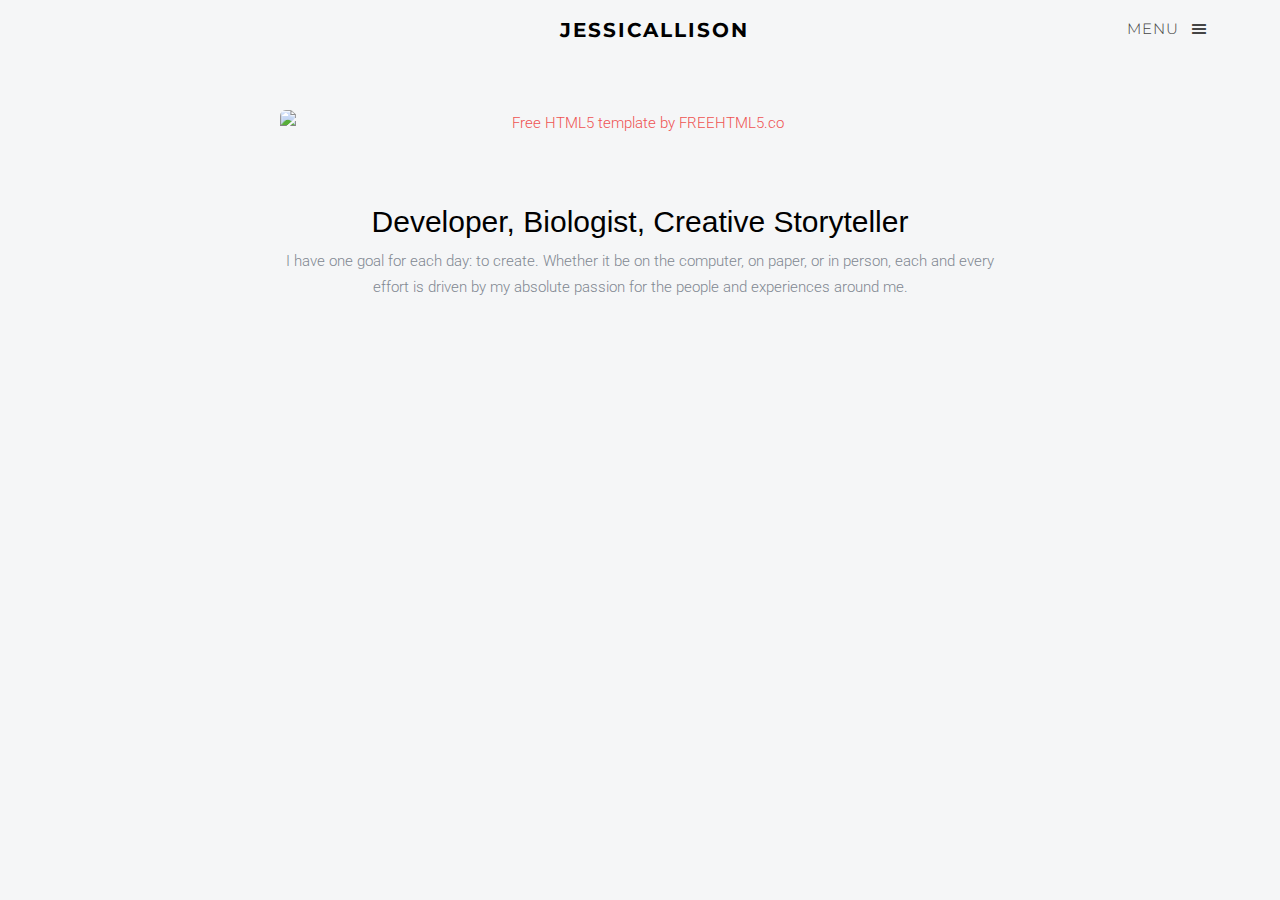
==== commit f05c6bfc: "front logo" ====
--- a/index.html
+++ b/index.html
@@ -90,9 +90,9 @@
 					<div class="col-md-8 col-md-offset-2">
 						<div class="fh5co-spacer fh5co-spacer-sm"></div>
 						<p>
-							
-						<img src="images/img_29_large.jpg" alt="Free HTML5 template by FREEHTML5.co" class="img-rounded img-responsive"></p>
+						 <a href="images/logo.png"><img src="images/logo.png" alt="Free HTML5 template by FREEHTML5.co" class="img-rounded img-responsive"></p></a>
 						
+						<br>
 						<h2>Developer, Biologist, Creative Storyteller</h2>
                 		<p>I have one goal for each day: to create. Whether it be on the computer, on paper, or in person, each and every effort is driven 
                 	by my absolute passion for the people and experiences around me.</p>
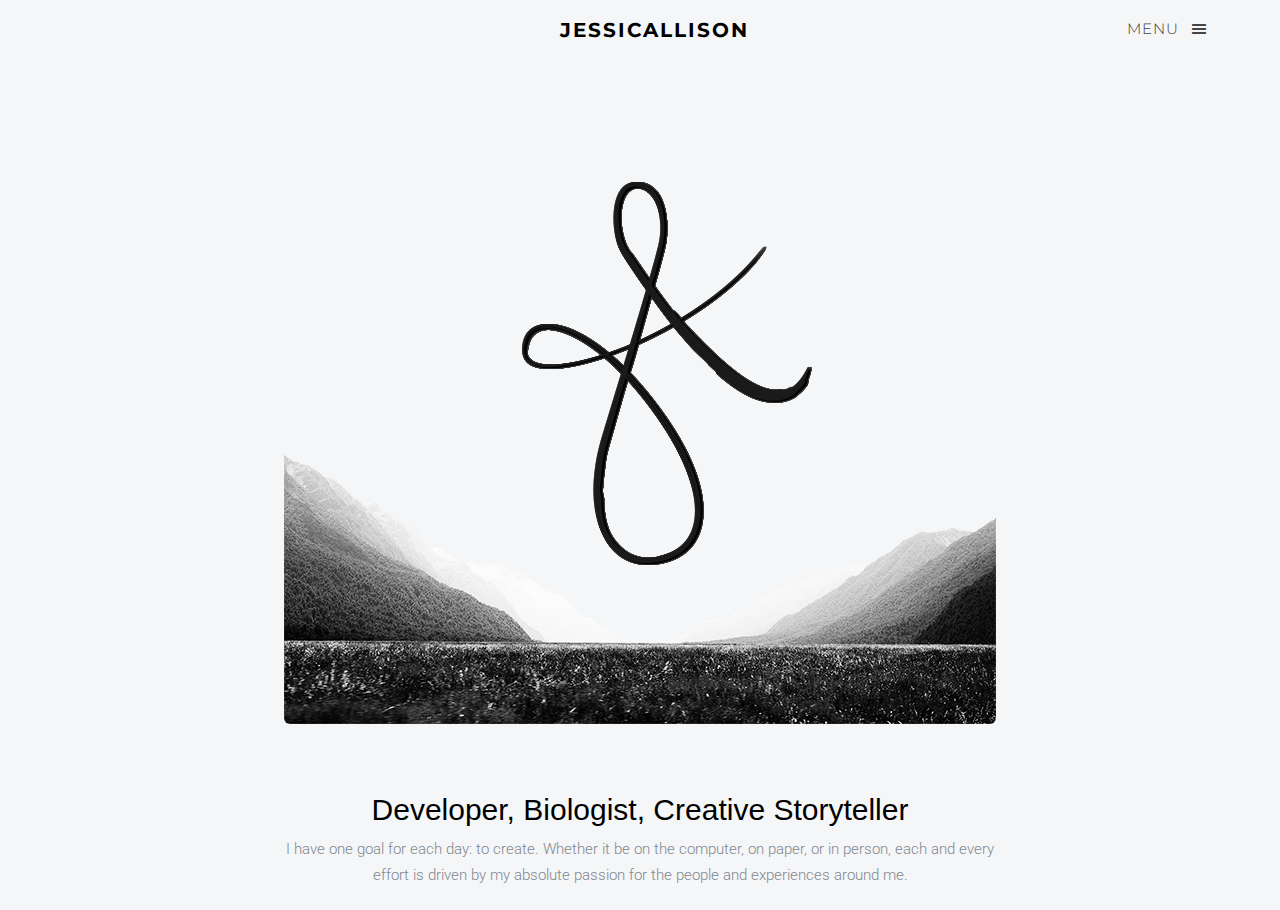
==== commit 74db2818: "actually front logo" ====
--- a/index.html
+++ b/index.html
@@ -90,7 +90,7 @@
 					<div class="col-md-8 col-md-offset-2">
 						<div class="fh5co-spacer fh5co-spacer-sm"></div>
 						<p>
-						 <a href="images/logo.png"><img src="images/logo.png" alt="Free HTML5 template by FREEHTML5.co" class="img-rounded img-responsive"></p></a>
+						 <a href="images/logo.png"><img src="images/logo.png" alt="JESSICALLISON" class="img-rounded img-responsive"></p></a>
 						
 						<br>
 						<h2>Developer, Biologist, Creative Storyteller</h2>
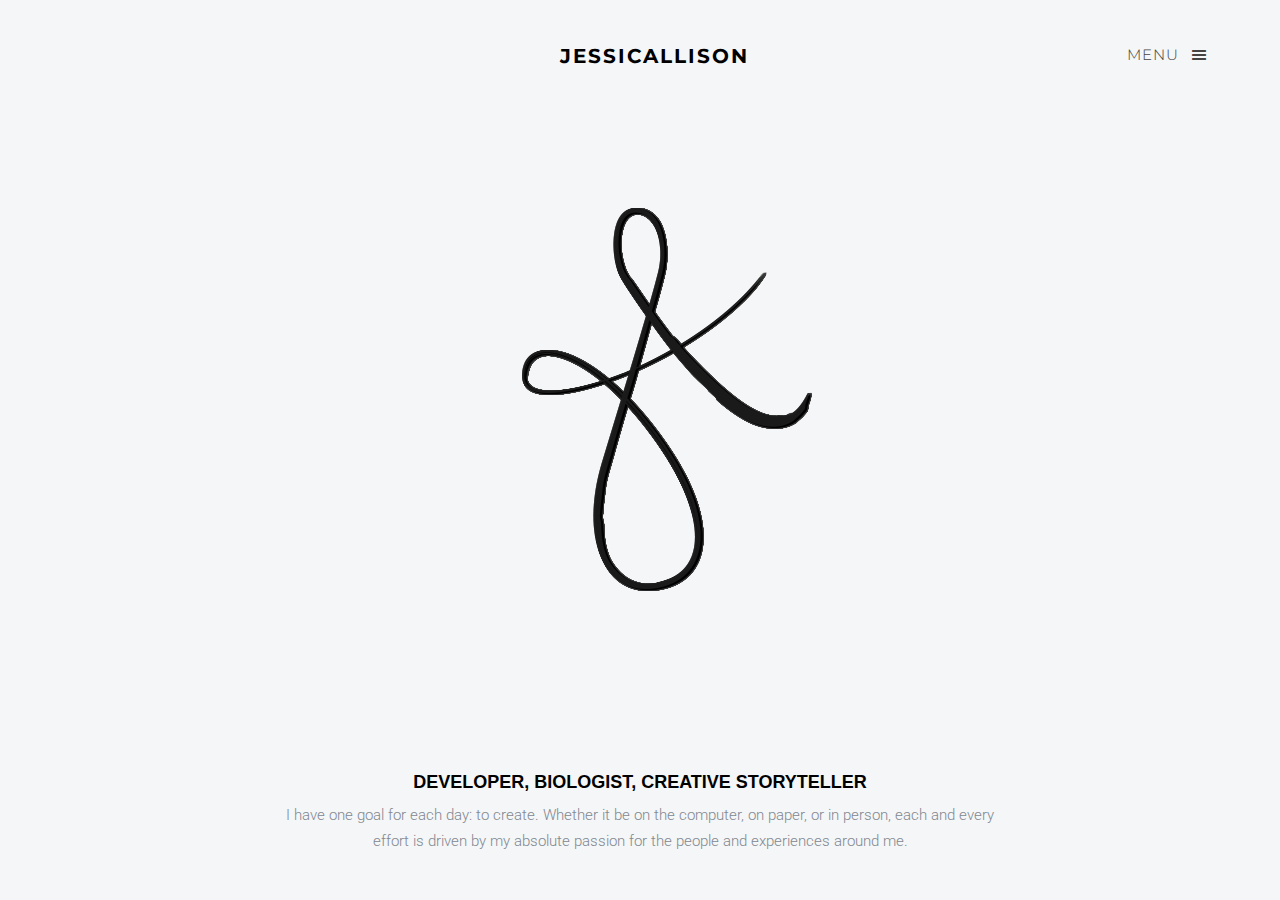
==== commit abf166ca: "plain logo" ====
--- a/index.html
+++ b/index.html
@@ -85,15 +85,15 @@
 		<div class="container">
 			<div class="row">
 				<div class="col-md-12">
+					<br>
 					<a href="#" class="fh5co-menu-btn js-fh5co-menu-btn">Menu <i class="icon-menu"></i></a>
 					<a class="navbar-brand" href="index.html">jessicallison</a>	
 					<div class="col-md-8 col-md-offset-2">
 						<div class="fh5co-spacer fh5co-spacer-sm"></div>
-						<p>
-						 <a href="images/logo.png"><img src="images/logo.png" alt="JESSICALLISON" class="img-rounded img-responsive"></p></a>
+
+						 <a href="images/logoplain.png"><img src="images/logoplain.png" alt="JESSICALLISON!" class="img-rounded img-responsive"></p></a>
 						
-						<br>
-						<h2>Developer, Biologist, Creative Storyteller</h2>
+						<h4><b>DEVELOPER, BIOLOGIST, CREATIVE STORYTELLER</b></h4>
                 		<p>I have one goal for each day: to create. Whether it be on the computer, on paper, or in person, each and every effort is driven 
                 	by my absolute passion for the people and experiences around me.</p>
 
